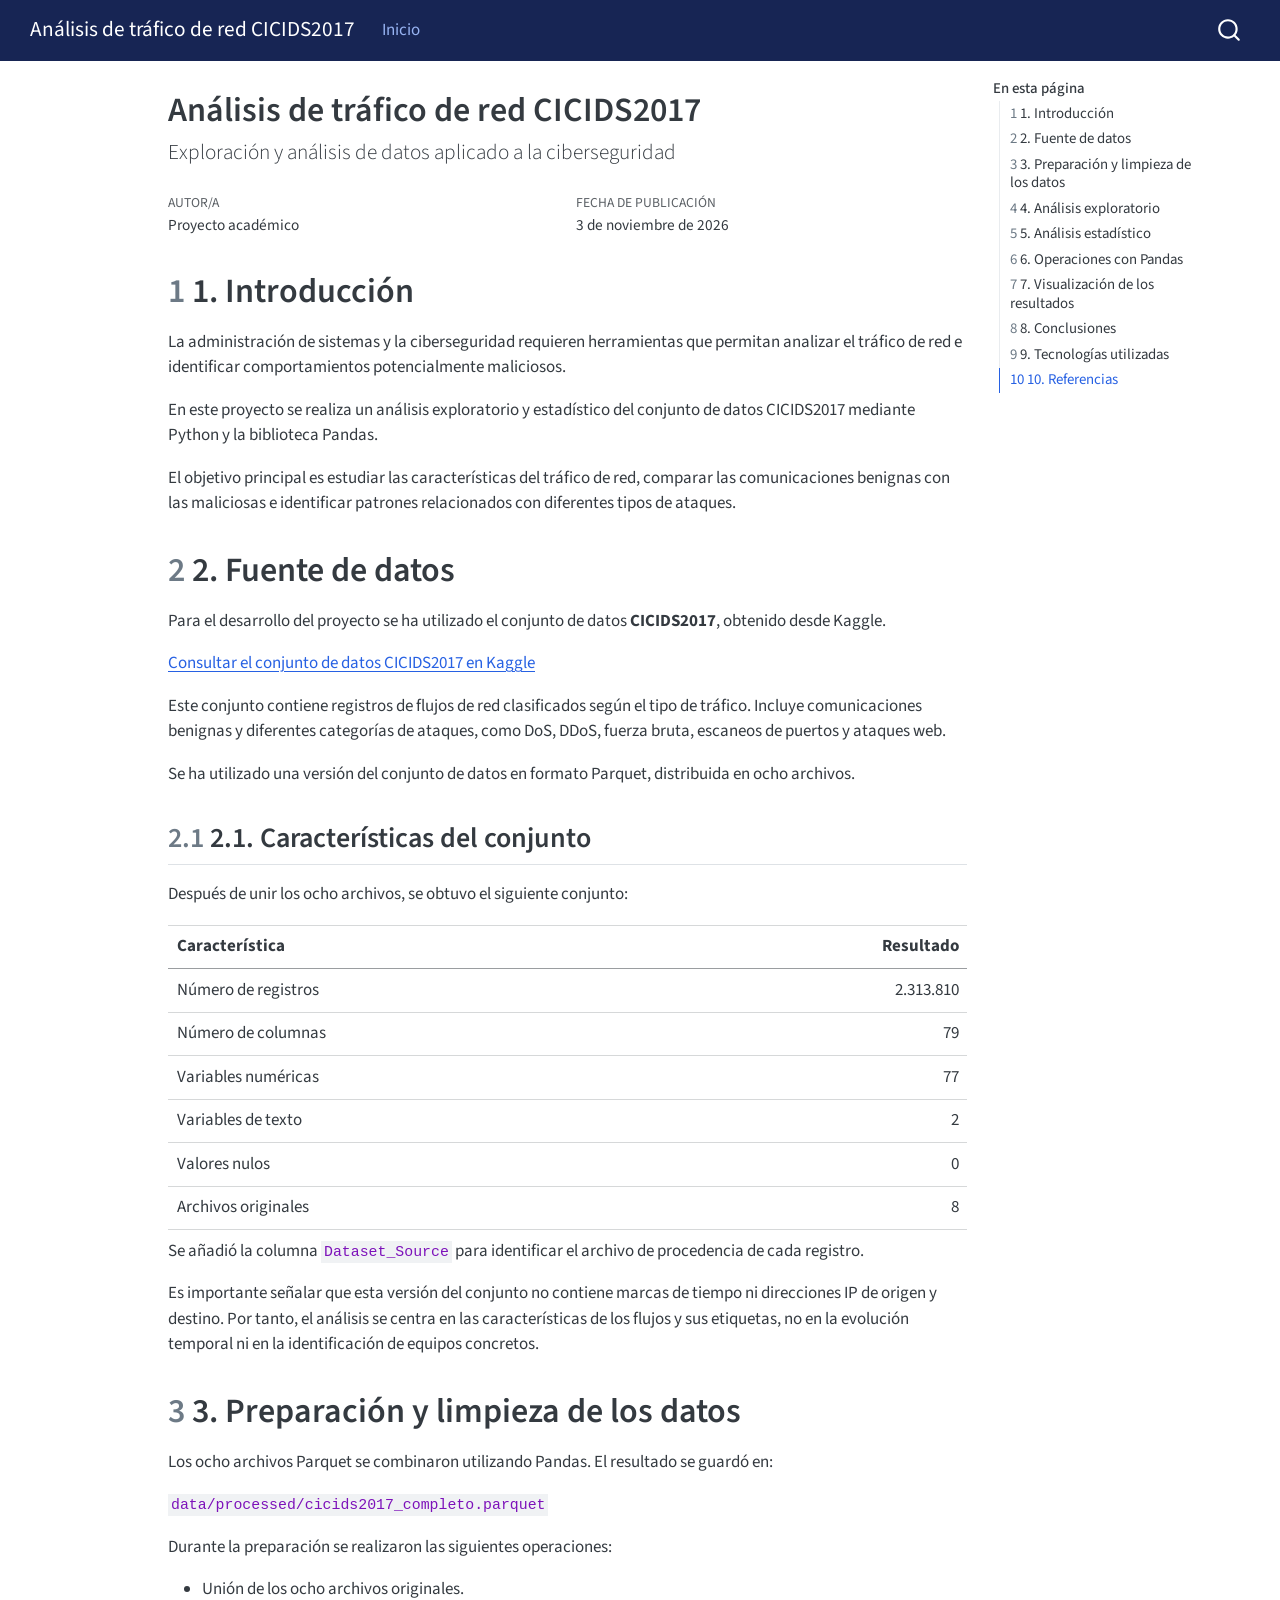
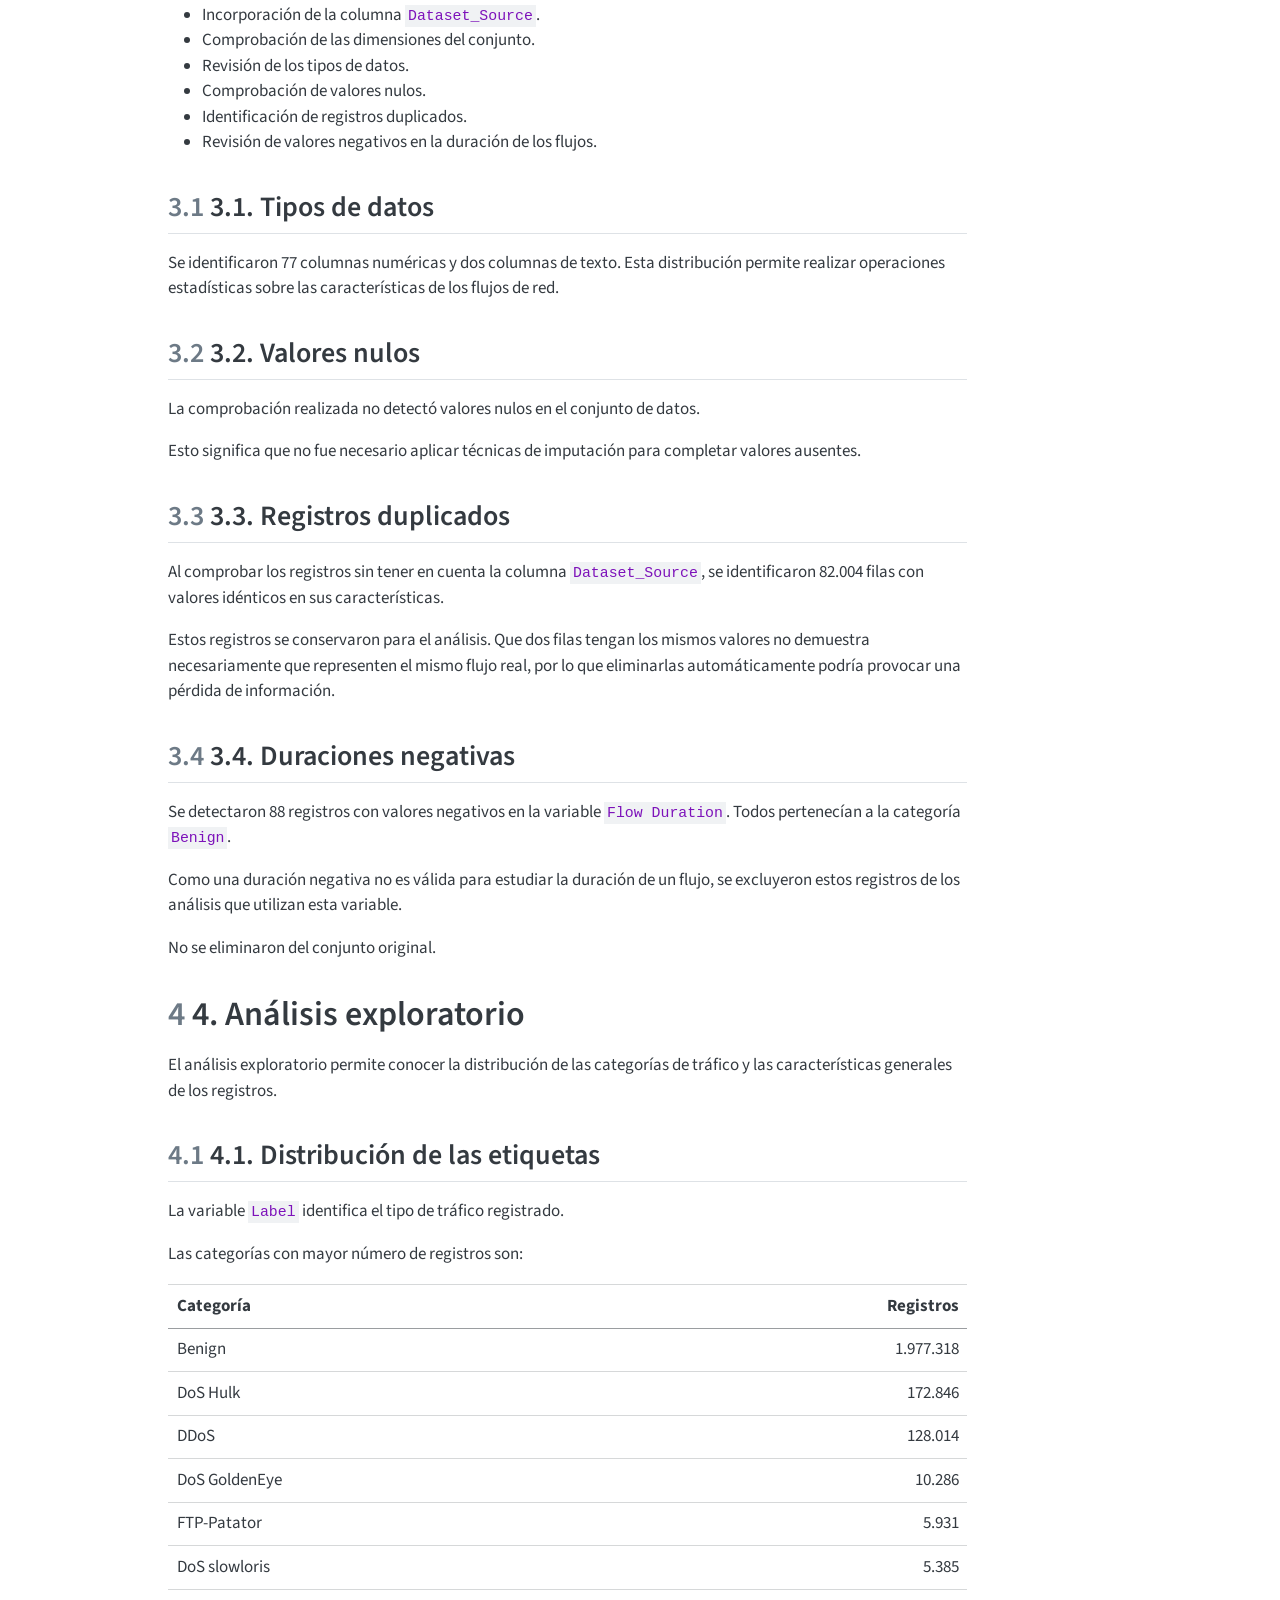
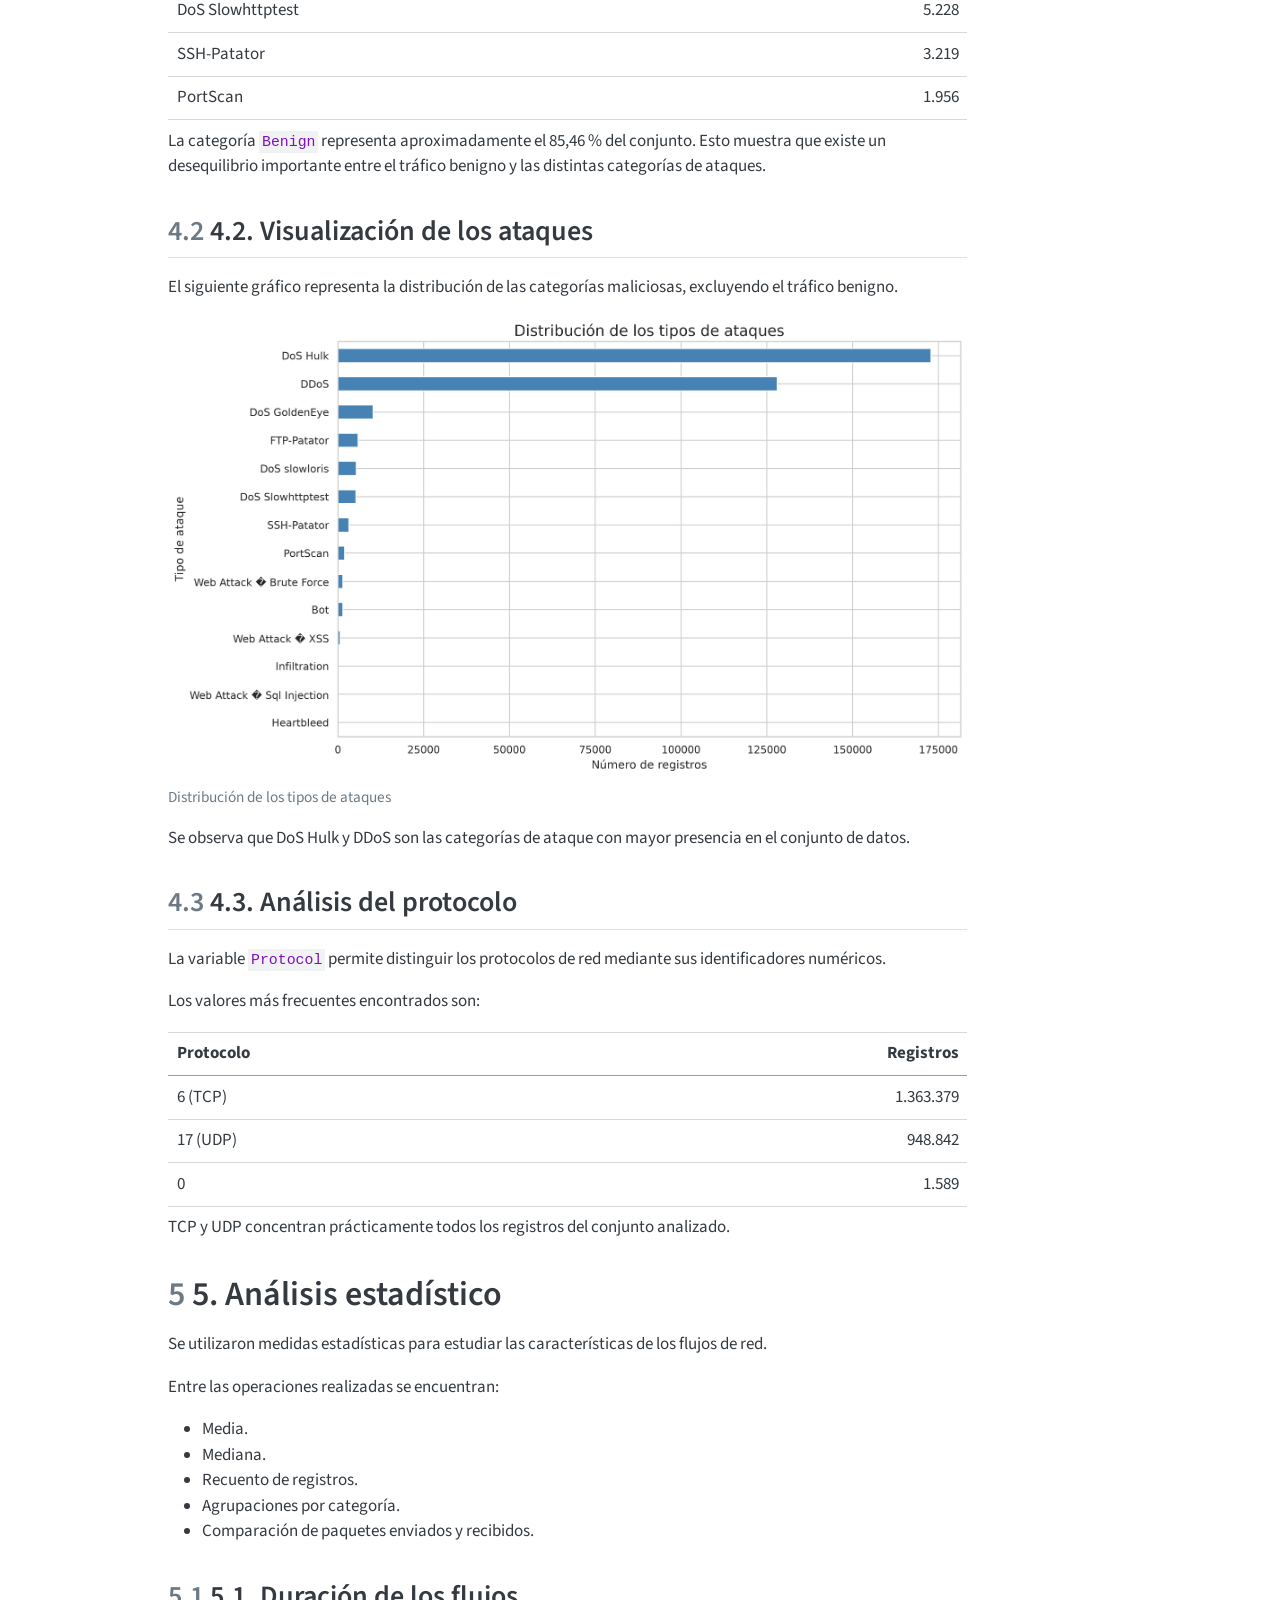
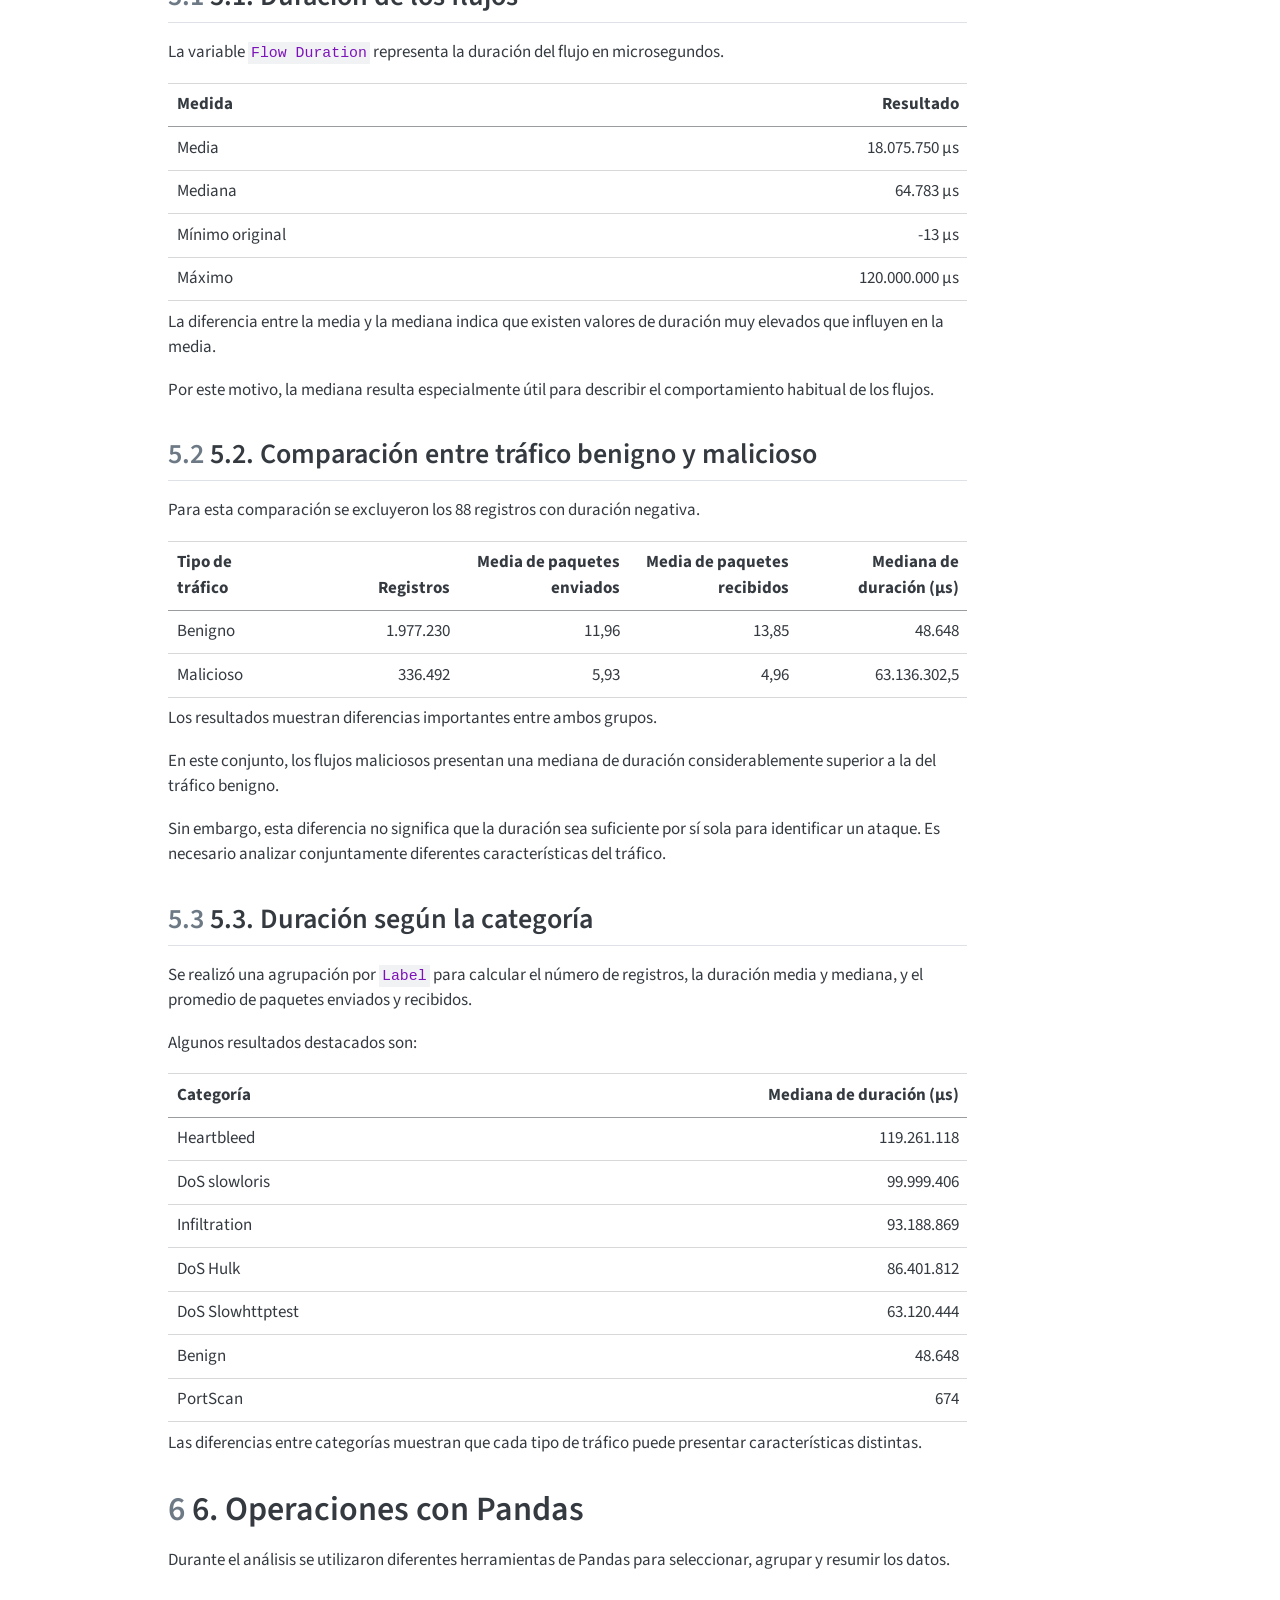
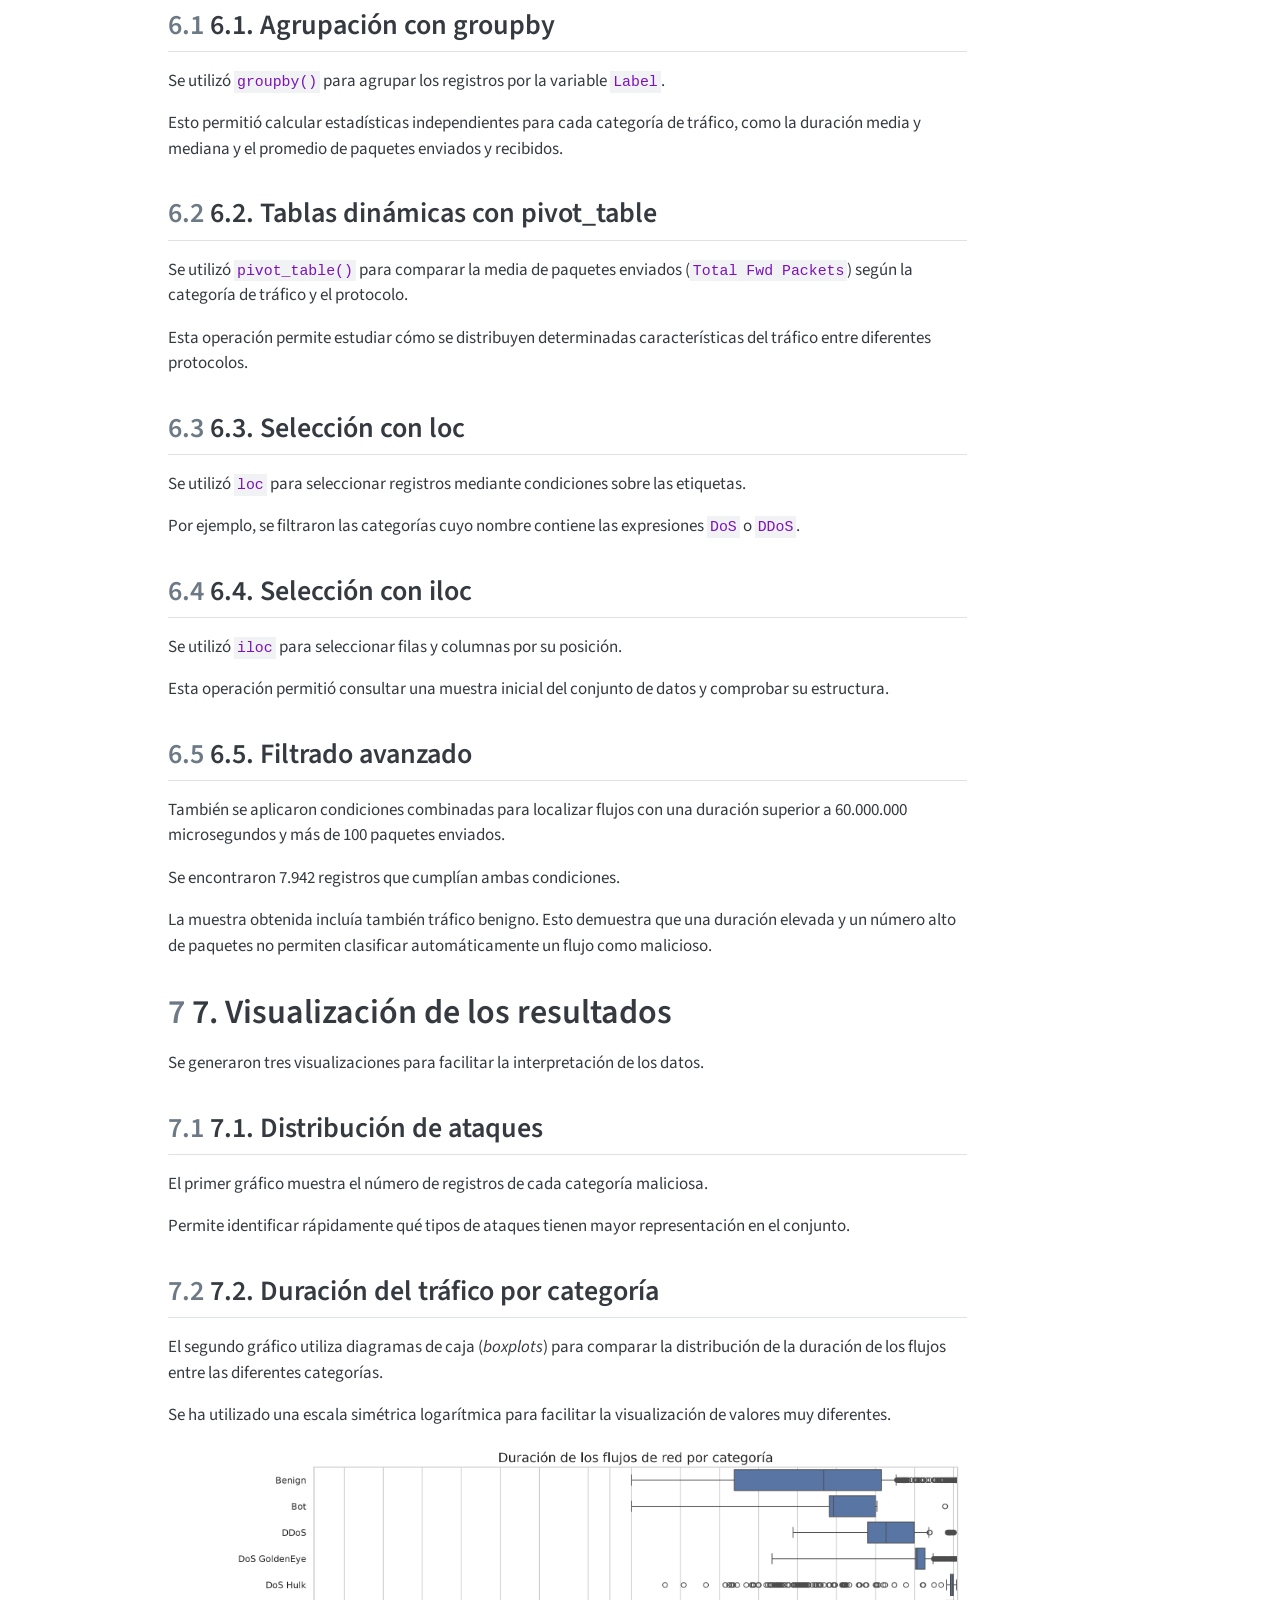
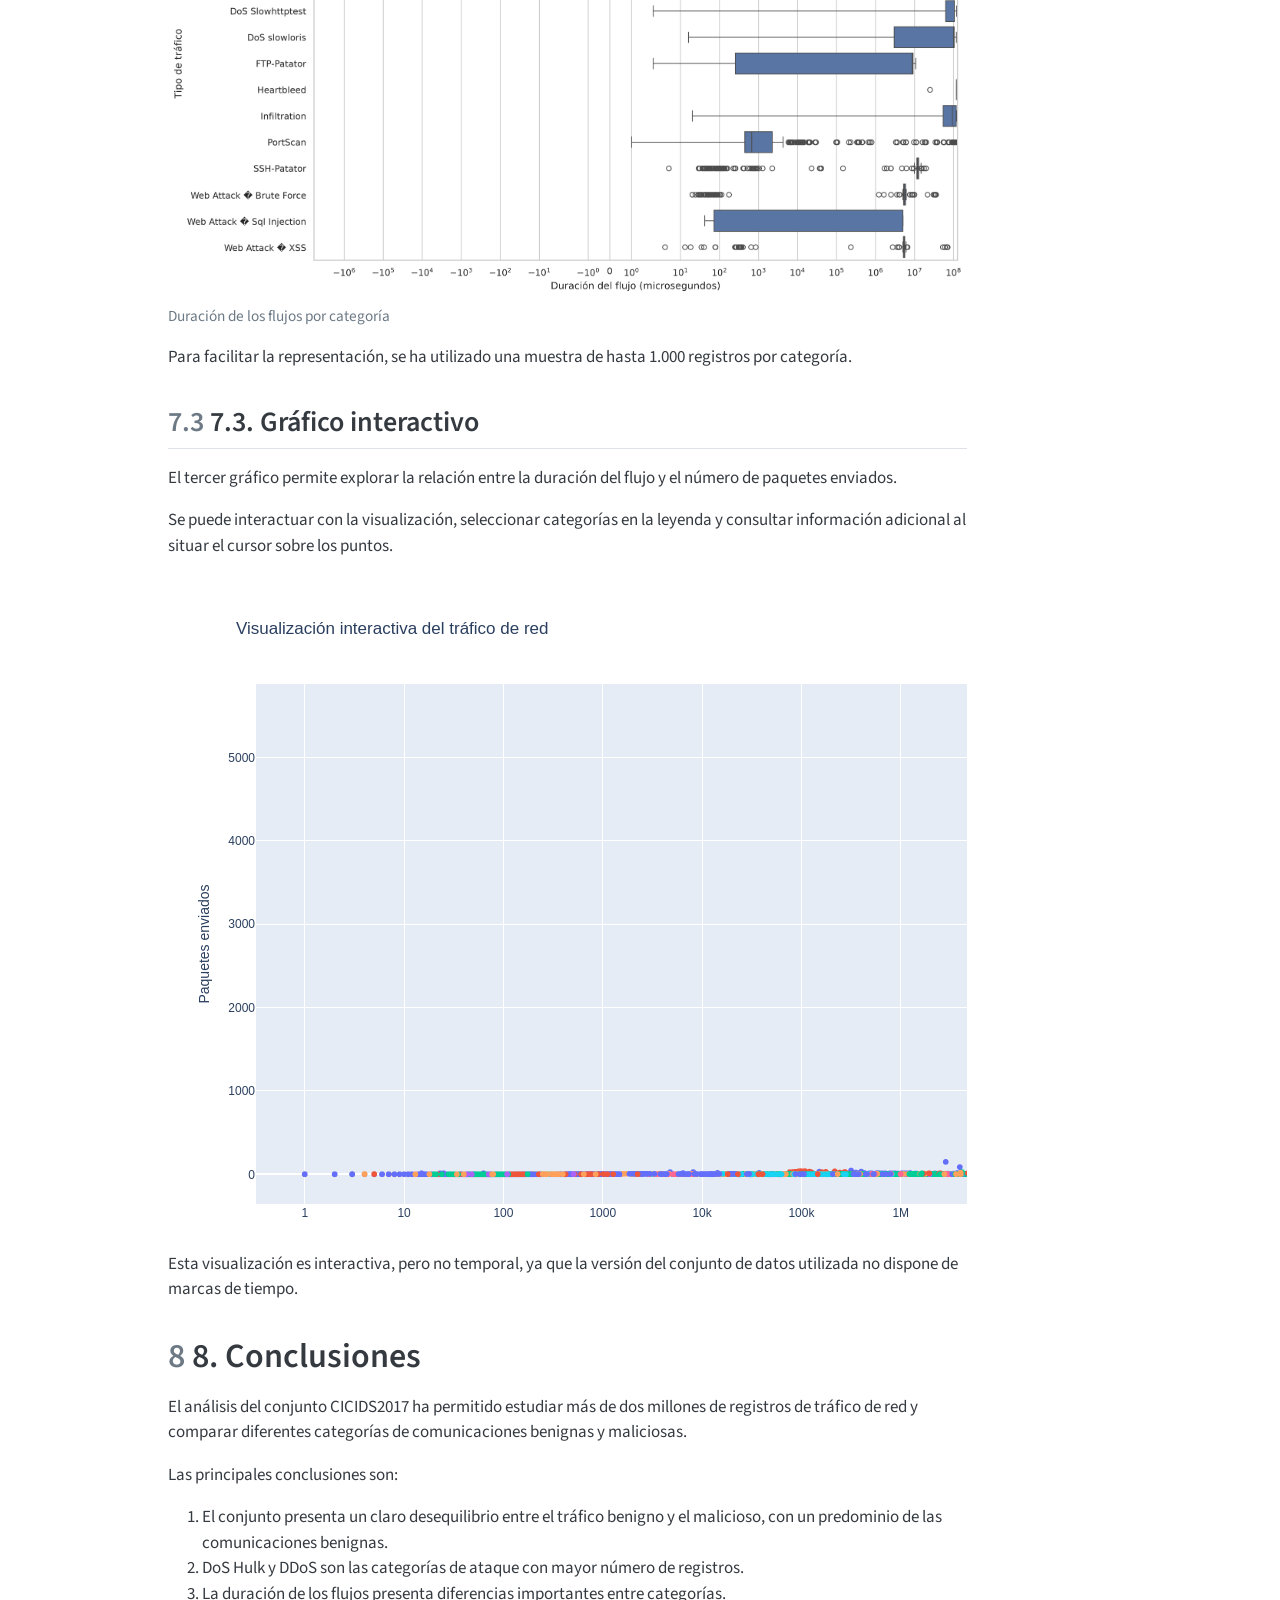
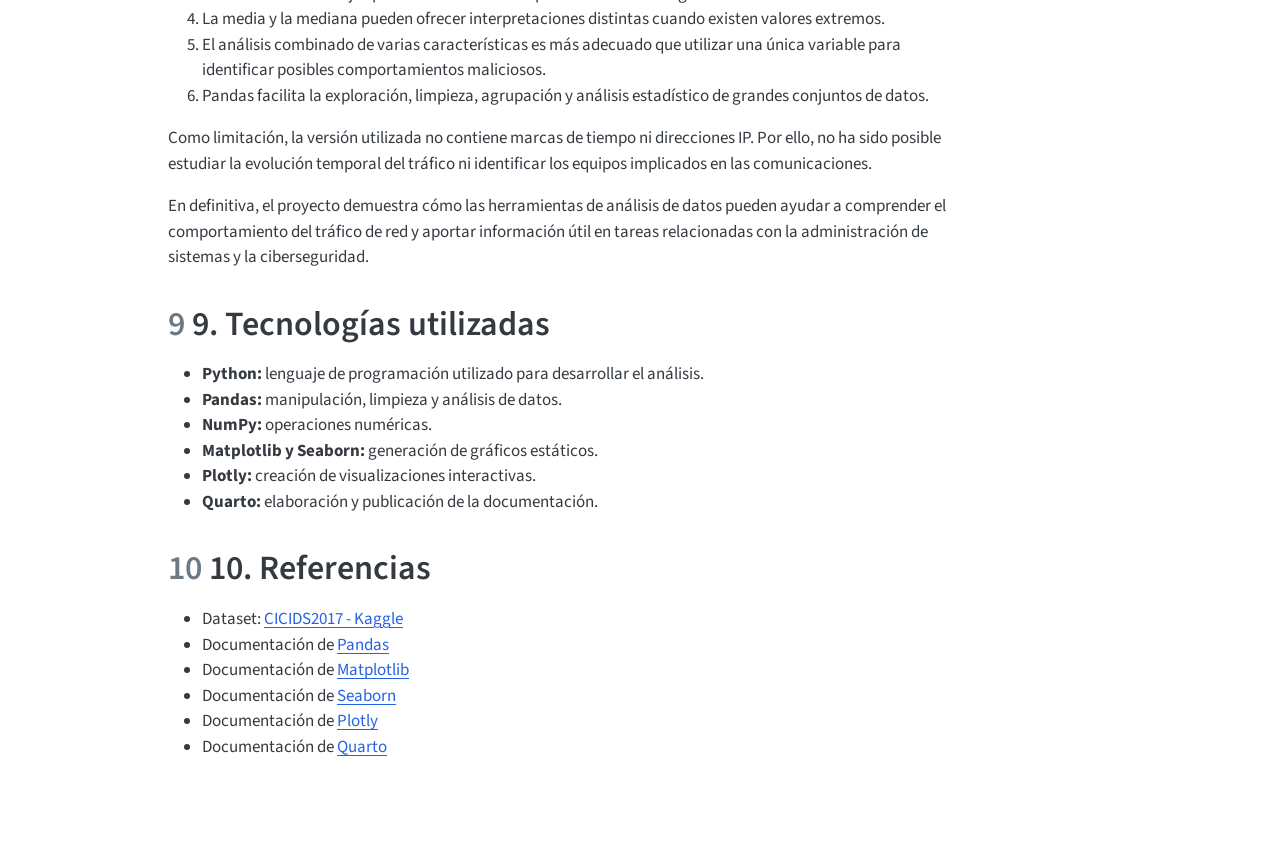
==== index.html @ e30c5be7 "Built site for gh-pages" ====
<!DOCTYPE html>
<html xmlns="http://www.w3.org/1999/xhtml" lang="es" xml:lang="es"><head>

<meta charset="utf-8">
<meta name="generator" content="quarto-1.10.18">

<meta name="viewport" content="width=device-width, initial-scale=1.0, user-scalable=yes">

<meta name="author" content="Proyecto académico">

<title>Análisis de tráfico de red CICIDS2017</title>
<style>
/* Default styles provided by pandoc.
** See https://pandoc.org/MANUAL.html#variables-for-html for config info.
*/
span.smallcaps{font-variant: small-caps;}
div.columns{display: flex; gap: 1.5em;}
div.column{flex: auto;}
@media screen {
div.columns{gap: min(4vw, 1.5em);}
div.column{overflow-x: auto;}
}
div.hanging-indent{margin-left: 1.5em; text-indent: -1.5em;}
ul.task-list{list-style: none;}
ul.task-list li input[type="checkbox"] {
  width: 0.8em;
  margin: 0 0.8em 0.2em -1em; /* quarto-specific, see https://github.com/quarto-dev/quarto-cli/issues/4556 */ 
  vertical-align: middle;
}
</style>


<script src="site_libs/quarto-nav/quarto-nav.js"></script>
<script src="site_libs/quarto-nav/headroom.min.js"></script>
<script src="site_libs/clipboard/clipboard.min.js"></script>
<script src="site_libs/quarto-search/autocomplete.umd.js"></script>
<script src="site_libs/quarto-search/fuse.min.js"></script>
<script src="site_libs/quarto-search/quarto-search.js"></script>
<meta name="quarto:offset" content="./">
<script src="site_libs/quarto-html/quarto.js" type="module"></script>
<script src="site_libs/quarto-html/tabsets/tabsets.js" type="module"></script>
<script src="site_libs/quarto-html/popper.min.js"></script>
<script src="site_libs/quarto-html/tippy.umd.min.js"></script>
<script src="site_libs/quarto-html/anchor.min.js"></script>
<link href="site_libs/quarto-html/tippy.css" rel="stylesheet">
<link href="site_libs/quarto-html/quarto-syntax-highlighting-64a204ab8560d761af7679ceaba22944.css" rel="stylesheet" id="quarto-text-highlighting-styles">
<script src="site_libs/bootstrap/bootstrap.min.js"></script>
<link href="site_libs/bootstrap/bootstrap-icons.css" rel="stylesheet">
<link href="site_libs/bootstrap/bootstrap-c10bea6539f3a18bd2d6ac4b87f05c01.min.css" rel="stylesheet" append-hash="true" id="quarto-bootstrap" data-mode="light">
<script id="quarto-search-options" type="application/json">{
  "location": "navbar",
  "copy-button": false,
  "collapse-after": 3,
  "panel-placement": "end",
  "type": "overlay",
  "limit": 50,
  "keyboard-shortcut": [
    "f",
    "/",
    "s"
  ],
  "show-item-context": false,
  "language": {
    "search-no-results-text": "No se han encontrado resultados",
    "search-matching-documents-text": "documentos encontrados",
    "search-copy-link-title": "Copiar el enlace en la búsqueda",
    "search-hide-matches-text": "Ocultar resultados adicionales",
    "search-more-match-text": "resultado adicional en este documento",
    "search-more-matches-text": "resultados adicionales en este documento",
    "search-clear-button-title": "Borrar",
    "search-text-placeholder": "",
    "search-detached-cancel-button-title": "Cancelar",
    "search-submit-button-title": "Enviar",
    "search-label": "Buscar"
  }
}</script>


</head>

<body class="nav-fixed quarto-light">

<div id="quarto-search-results"></div>
  <header id="quarto-header" class="headroom fixed-top">
    <nav class="navbar navbar-expand-lg " data-bs-theme="dark">
      <div class="navbar-container container-fluid">
      <div class="navbar-brand-container mx-auto">
    <a class="navbar-brand" href="./index.html">
    <span class="navbar-title">Análisis de tráfico de red CICIDS2017</span>
    </a>
  </div>
            <div id="quarto-search" class="" title="Buscar"></div>
          <button class="navbar-toggler" type="button" data-bs-toggle="collapse" data-bs-target="#navbarCollapse" aria-controls="navbarCollapse" role="menu" aria-expanded="false" aria-label="Navegación de palanca" onclick="if (window.quartoToggleHeadroom) { window.quartoToggleHeadroom(); }">
  <span class="navbar-toggler-icon"></span>
</button>
          <div class="collapse navbar-collapse" id="navbarCollapse">
            <ul class="navbar-nav navbar-nav-scroll me-auto">
  <li class="nav-item">
    <a class="nav-link active" href="./index.html" aria-current="page"> 
<span class="menu-text">Inicio</span></a>
  </li>  
</ul>
          </div> <!-- /navcollapse -->
            <div class="quarto-navbar-tools">
</div>
      </div> <!-- /container-fluid -->
    </nav>
</header>
<!-- content -->
<div id="quarto-content" class="quarto-container page-columns page-rows-contents page-layout-article page-navbar">
<!-- sidebar -->
<!-- margin-sidebar -->
    <div id="quarto-margin-sidebar" class="sidebar margin-sidebar">
        <nav id="TOC" role="doc-toc" class="toc-active">
    <h2 id="toc-title">En esta página</h2>
   
  <ul>
  <li><a href="#introducción" id="toc-introducción" class="nav-link active" data-scroll-target="#introducción"><span class="header-section-number">1</span> 1. Introducción</a></li>
  <li><a href="#fuente-de-datos" id="toc-fuente-de-datos" class="nav-link" data-scroll-target="#fuente-de-datos"><span class="header-section-number">2</span> 2. Fuente de datos</a>
  <ul class="collapse">
  <li><a href="#características-del-conjunto" id="toc-características-del-conjunto" class="nav-link" data-scroll-target="#características-del-conjunto"><span class="header-section-number">2.1</span> 2.1. Características del conjunto</a></li>
  </ul></li>
  <li><a href="#preparación-y-limpieza-de-los-datos" id="toc-preparación-y-limpieza-de-los-datos" class="nav-link" data-scroll-target="#preparación-y-limpieza-de-los-datos"><span class="header-section-number">3</span> 3. Preparación y limpieza de los datos</a>
  <ul class="collapse">
  <li><a href="#tipos-de-datos" id="toc-tipos-de-datos" class="nav-link" data-scroll-target="#tipos-de-datos"><span class="header-section-number">3.1</span> 3.1. Tipos de datos</a></li>
  <li><a href="#valores-nulos" id="toc-valores-nulos" class="nav-link" data-scroll-target="#valores-nulos"><span class="header-section-number">3.2</span> 3.2. Valores nulos</a></li>
  <li><a href="#registros-duplicados" id="toc-registros-duplicados" class="nav-link" data-scroll-target="#registros-duplicados"><span class="header-section-number">3.3</span> 3.3. Registros duplicados</a></li>
  <li><a href="#duraciones-negativas" id="toc-duraciones-negativas" class="nav-link" data-scroll-target="#duraciones-negativas"><span class="header-section-number">3.4</span> 3.4. Duraciones negativas</a></li>
  </ul></li>
  <li><a href="#análisis-exploratorio" id="toc-análisis-exploratorio" class="nav-link" data-scroll-target="#análisis-exploratorio"><span class="header-section-number">4</span> 4. Análisis exploratorio</a>
  <ul class="collapse">
  <li><a href="#distribución-de-las-etiquetas" id="toc-distribución-de-las-etiquetas" class="nav-link" data-scroll-target="#distribución-de-las-etiquetas"><span class="header-section-number">4.1</span> 4.1. Distribución de las etiquetas</a></li>
  <li><a href="#visualización-de-los-ataques" id="toc-visualización-de-los-ataques" class="nav-link" data-scroll-target="#visualización-de-los-ataques"><span class="header-section-number">4.2</span> 4.2. Visualización de los ataques</a></li>
  <li><a href="#análisis-del-protocolo" id="toc-análisis-del-protocolo" class="nav-link" data-scroll-target="#análisis-del-protocolo"><span class="header-section-number">4.3</span> 4.3. Análisis del protocolo</a></li>
  </ul></li>
  <li><a href="#análisis-estadístico" id="toc-análisis-estadístico" class="nav-link" data-scroll-target="#análisis-estadístico"><span class="header-section-number">5</span> 5. Análisis estadístico</a>
  <ul class="collapse">
  <li><a href="#duración-de-los-flujos" id="toc-duración-de-los-flujos" class="nav-link" data-scroll-target="#duración-de-los-flujos"><span class="header-section-number">5.1</span> 5.1. Duración de los flujos</a></li>
  <li><a href="#comparación-entre-tráfico-benigno-y-malicioso" id="toc-comparación-entre-tráfico-benigno-y-malicioso" class="nav-link" data-scroll-target="#comparación-entre-tráfico-benigno-y-malicioso"><span class="header-section-number">5.2</span> 5.2. Comparación entre tráfico benigno y malicioso</a></li>
  <li><a href="#duración-según-la-categoría" id="toc-duración-según-la-categoría" class="nav-link" data-scroll-target="#duración-según-la-categoría"><span class="header-section-number">5.3</span> 5.3. Duración según la categoría</a></li>
  </ul></li>
  <li><a href="#operaciones-con-pandas" id="toc-operaciones-con-pandas" class="nav-link" data-scroll-target="#operaciones-con-pandas"><span class="header-section-number">6</span> 6. Operaciones con Pandas</a>
  <ul class="collapse">
  <li><a href="#agrupación-con-groupby" id="toc-agrupación-con-groupby" class="nav-link" data-scroll-target="#agrupación-con-groupby"><span class="header-section-number">6.1</span> 6.1. Agrupación con groupby</a></li>
  <li><a href="#tablas-dinámicas-con-pivot_table" id="toc-tablas-dinámicas-con-pivot_table" class="nav-link" data-scroll-target="#tablas-dinámicas-con-pivot_table"><span class="header-section-number">6.2</span> 6.2. Tablas dinámicas con pivot_table</a></li>
  <li><a href="#selección-con-loc" id="toc-selección-con-loc" class="nav-link" data-scroll-target="#selección-con-loc"><span class="header-section-number">6.3</span> 6.3. Selección con loc</a></li>
  <li><a href="#selección-con-iloc" id="toc-selección-con-iloc" class="nav-link" data-scroll-target="#selección-con-iloc"><span class="header-section-number">6.4</span> 6.4. Selección con iloc</a></li>
  <li><a href="#filtrado-avanzado" id="toc-filtrado-avanzado" class="nav-link" data-scroll-target="#filtrado-avanzado"><span class="header-section-number">6.5</span> 6.5. Filtrado avanzado</a></li>
  </ul></li>
  <li><a href="#visualización-de-los-resultados" id="toc-visualización-de-los-resultados" class="nav-link" data-scroll-target="#visualización-de-los-resultados"><span class="header-section-number">7</span> 7. Visualización de los resultados</a>
  <ul class="collapse">
  <li><a href="#distribución-de-ataques" id="toc-distribución-de-ataques" class="nav-link" data-scroll-target="#distribución-de-ataques"><span class="header-section-number">7.1</span> 7.1. Distribución de ataques</a></li>
  <li><a href="#duración-del-tráfico-por-categoría" id="toc-duración-del-tráfico-por-categoría" class="nav-link" data-scroll-target="#duración-del-tráfico-por-categoría"><span class="header-section-number">7.2</span> 7.2. Duración del tráfico por categoría</a></li>
  <li><a href="#gráfico-interactivo" id="toc-gráfico-interactivo" class="nav-link" data-scroll-target="#gráfico-interactivo"><span class="header-section-number">7.3</span> 7.3. Gráfico interactivo</a></li>
  </ul></li>
  <li><a href="#conclusiones" id="toc-conclusiones" class="nav-link" data-scroll-target="#conclusiones"><span class="header-section-number">8</span> 8. Conclusiones</a></li>
  <li><a href="#tecnologías-utilizadas" id="toc-tecnologías-utilizadas" class="nav-link" data-scroll-target="#tecnologías-utilizadas"><span class="header-section-number">9</span> 9. Tecnologías utilizadas</a></li>
  <li><a href="#referencias" id="toc-referencias" class="nav-link" data-scroll-target="#referencias"><span class="header-section-number">10</span> 10. Referencias</a></li>
  </ul>
</nav>
    </div>
<!-- main -->
<main class="content" id="quarto-document-content">

<header id="title-block-header" class="quarto-title-block default">
<div class="quarto-title">
<h1 class="title">Análisis de tráfico de red CICIDS2017</h1>
<p class="subtitle lead">Exploración y análisis de datos aplicado a la ciberseguridad</p>
</div>



<div class="quarto-title-meta">

    <div>
    <div class="quarto-title-meta-heading">Autor/a</div>
    <div class="quarto-title-meta-contents">
             <p>Proyecto académico </p>
          </div>
  </div>
    
    <div>
    <div class="quarto-title-meta-heading">Fecha de publicación</div>
    <div class="quarto-title-meta-contents">
      <p class="date">3 de noviembre de 2026</p>
    </div>
  </div>
  
    
  </div>
  


</header>


<section id="introducción" class="level1" data-number="1">
<h1 data-number="1"><span class="header-section-number">1</span> 1. Introducción</h1>
<p>La administración de sistemas y la ciberseguridad requieren herramientas que permitan analizar el tráfico de red e identificar comportamientos potencialmente maliciosos.</p>
<p>En este proyecto se realiza un análisis exploratorio y estadístico del conjunto de datos CICIDS2017 mediante Python y la biblioteca Pandas.</p>
<p>El objetivo principal es estudiar las características del tráfico de red, comparar las comunicaciones benignas con las maliciosas e identificar patrones relacionados con diferentes tipos de ataques.</p>
</section>
<section id="fuente-de-datos" class="level1" data-number="2">
<h1 data-number="2"><span class="header-section-number">2</span> 2. Fuente de datos</h1>
<p>Para el desarrollo del proyecto se ha utilizado el conjunto de datos <strong>CICIDS2017</strong>, obtenido desde Kaggle.</p>
<p><a href="https://www.kaggle.com/datasets/dhoogla/cicids2017">Consultar el conjunto de datos CICIDS2017 en Kaggle</a></p>
<p>Este conjunto contiene registros de flujos de red clasificados según el tipo de tráfico. Incluye comunicaciones benignas y diferentes categorías de ataques, como DoS, DDoS, fuerza bruta, escaneos de puertos y ataques web.</p>
<p>Se ha utilizado una versión del conjunto de datos en formato Parquet, distribuida en ocho archivos.</p>
<section id="características-del-conjunto" class="level2" data-number="2.1">
<h2 data-number="2.1" class="anchored" data-anchor-id="características-del-conjunto"><span class="header-section-number">2.1</span> 2.1. Características del conjunto</h2>
<p>Después de unir los ocho archivos, se obtuvo el siguiente conjunto:</p>
<table class="caption-top table">
<thead>
<tr class="header">
<th>Característica</th>
<th style="text-align: right;">Resultado</th>
</tr>
</thead>
<tbody>
<tr class="odd">
<td>Número de registros</td>
<td style="text-align: right;">2.313.810</td>
</tr>
<tr class="even">
<td>Número de columnas</td>
<td style="text-align: right;">79</td>
</tr>
<tr class="odd">
<td>Variables numéricas</td>
<td style="text-align: right;">77</td>
</tr>
<tr class="even">
<td>Variables de texto</td>
<td style="text-align: right;">2</td>
</tr>
<tr class="odd">
<td>Valores nulos</td>
<td style="text-align: right;">0</td>
</tr>
<tr class="even">
<td>Archivos originales</td>
<td style="text-align: right;">8</td>
</tr>
</tbody>
</table>
<p>Se añadió la columna <code>Dataset_Source</code> para identificar el archivo de procedencia de cada registro.</p>
<p>Es importante señalar que esta versión del conjunto no contiene marcas de tiempo ni direcciones IP de origen y destino. Por tanto, el análisis se centra en las características de los flujos y sus etiquetas, no en la evolución temporal ni en la identificación de equipos concretos.</p>
</section>
</section>
<section id="preparación-y-limpieza-de-los-datos" class="level1" data-number="3">
<h1 data-number="3"><span class="header-section-number">3</span> 3. Preparación y limpieza de los datos</h1>
<p>Los ocho archivos Parquet se combinaron utilizando Pandas. El resultado se guardó en:</p>
<p><code>data/processed/cicids2017_completo.parquet</code></p>
<p>Durante la preparación se realizaron las siguientes operaciones:</p>
<ul>
<li>Unión de los ocho archivos originales.</li>
<li>Incorporación de la columna <code>Dataset_Source</code>.</li>
<li>Comprobación de las dimensiones del conjunto.</li>
<li>Revisión de los tipos de datos.</li>
<li>Comprobación de valores nulos.</li>
<li>Identificación de registros duplicados.</li>
<li>Revisión de valores negativos en la duración de los flujos.</li>
</ul>
<section id="tipos-de-datos" class="level2" data-number="3.1">
<h2 data-number="3.1" class="anchored" data-anchor-id="tipos-de-datos"><span class="header-section-number">3.1</span> 3.1. Tipos de datos</h2>
<p>Se identificaron 77 columnas numéricas y dos columnas de texto. Esta distribución permite realizar operaciones estadísticas sobre las características de los flujos de red.</p>
</section>
<section id="valores-nulos" class="level2" data-number="3.2">
<h2 data-number="3.2" class="anchored" data-anchor-id="valores-nulos"><span class="header-section-number">3.2</span> 3.2. Valores nulos</h2>
<p>La comprobación realizada no detectó valores nulos en el conjunto de datos.</p>
<p>Esto significa que no fue necesario aplicar técnicas de imputación para completar valores ausentes.</p>
</section>
<section id="registros-duplicados" class="level2" data-number="3.3">
<h2 data-number="3.3" class="anchored" data-anchor-id="registros-duplicados"><span class="header-section-number">3.3</span> 3.3. Registros duplicados</h2>
<p>Al comprobar los registros sin tener en cuenta la columna <code>Dataset_Source</code>, se identificaron 82.004 filas con valores idénticos en sus características.</p>
<p>Estos registros se conservaron para el análisis. Que dos filas tengan los mismos valores no demuestra necesariamente que representen el mismo flujo real, por lo que eliminarlas automáticamente podría provocar una pérdida de información.</p>
</section>
<section id="duraciones-negativas" class="level2" data-number="3.4">
<h2 data-number="3.4" class="anchored" data-anchor-id="duraciones-negativas"><span class="header-section-number">3.4</span> 3.4. Duraciones negativas</h2>
<p>Se detectaron 88 registros con valores negativos en la variable <code>Flow Duration</code>. Todos pertenecían a la categoría <code>Benign</code>.</p>
<p>Como una duración negativa no es válida para estudiar la duración de un flujo, se excluyeron estos registros de los análisis que utilizan esta variable.</p>
<p>No se eliminaron del conjunto original.</p>
</section>
</section>
<section id="análisis-exploratorio" class="level1" data-number="4">
<h1 data-number="4"><span class="header-section-number">4</span> 4. Análisis exploratorio</h1>
<p>El análisis exploratorio permite conocer la distribución de las categorías de tráfico y las características generales de los registros.</p>
<section id="distribución-de-las-etiquetas" class="level2" data-number="4.1">
<h2 data-number="4.1" class="anchored" data-anchor-id="distribución-de-las-etiquetas"><span class="header-section-number">4.1</span> 4.1. Distribución de las etiquetas</h2>
<p>La variable <code>Label</code> identifica el tipo de tráfico registrado.</p>
<p>Las categorías con mayor número de registros son:</p>
<table class="caption-top table">
<thead>
<tr class="header">
<th>Categoría</th>
<th style="text-align: right;">Registros</th>
</tr>
</thead>
<tbody>
<tr class="odd">
<td>Benign</td>
<td style="text-align: right;">1.977.318</td>
</tr>
<tr class="even">
<td>DoS Hulk</td>
<td style="text-align: right;">172.846</td>
</tr>
<tr class="odd">
<td>DDoS</td>
<td style="text-align: right;">128.014</td>
</tr>
<tr class="even">
<td>DoS GoldenEye</td>
<td style="text-align: right;">10.286</td>
</tr>
<tr class="odd">
<td>FTP-Patator</td>
<td style="text-align: right;">5.931</td>
</tr>
<tr class="even">
<td>DoS slowloris</td>
<td style="text-align: right;">5.385</td>
</tr>
<tr class="odd">
<td>DoS Slowhttptest</td>
<td style="text-align: right;">5.228</td>
</tr>
<tr class="even">
<td>SSH-Patator</td>
<td style="text-align: right;">3.219</td>
</tr>
<tr class="odd">
<td>PortScan</td>
<td style="text-align: right;">1.956</td>
</tr>
</tbody>
</table>
<p>La categoría <code>Benign</code> representa aproximadamente el 85,46 % del conjunto. Esto muestra que existe un desequilibrio importante entre el tráfico benigno y las distintas categorías de ataques.</p>
</section>
<section id="visualización-de-los-ataques" class="level2" data-number="4.2">
<h2 data-number="4.2" class="anchored" data-anchor-id="visualización-de-los-ataques"><span class="header-section-number">4.2</span> 4.2. Visualización de los ataques</h2>
<p>El siguiente gráfico representa la distribución de las categorías maliciosas, excluyendo el tráfico benigno.</p>
<div class="quarto-figure quarto-figure-center">
<figure class="figure">
<p><img src="images/01_distribucion_ataques.png" class="img-fluid figure-img"></p>
<figcaption>Distribución de los tipos de ataques</figcaption>
</figure>
</div>
<p>Se observa que DoS Hulk y DDoS son las categorías de ataque con mayor presencia en el conjunto de datos.</p>
</section>
<section id="análisis-del-protocolo" class="level2" data-number="4.3">
<h2 data-number="4.3" class="anchored" data-anchor-id="análisis-del-protocolo"><span class="header-section-number">4.3</span> 4.3. Análisis del protocolo</h2>
<p>La variable <code>Protocol</code> permite distinguir los protocolos de red mediante sus identificadores numéricos.</p>
<p>Los valores más frecuentes encontrados son:</p>
<table class="caption-top table">
<thead>
<tr class="header">
<th>Protocolo</th>
<th style="text-align: right;">Registros</th>
</tr>
</thead>
<tbody>
<tr class="odd">
<td>6 (TCP)</td>
<td style="text-align: right;">1.363.379</td>
</tr>
<tr class="even">
<td>17 (UDP)</td>
<td style="text-align: right;">948.842</td>
</tr>
<tr class="odd">
<td>0</td>
<td style="text-align: right;">1.589</td>
</tr>
</tbody>
</table>
<p>TCP y UDP concentran prácticamente todos los registros del conjunto analizado.</p>
</section>
</section>
<section id="análisis-estadístico" class="level1" data-number="5">
<h1 data-number="5"><span class="header-section-number">5</span> 5. Análisis estadístico</h1>
<p>Se utilizaron medidas estadísticas para estudiar las características de los flujos de red.</p>
<p>Entre las operaciones realizadas se encuentran:</p>
<ul>
<li>Media.</li>
<li>Mediana.</li>
<li>Recuento de registros.</li>
<li>Agrupaciones por categoría.</li>
<li>Comparación de paquetes enviados y recibidos.</li>
</ul>
<section id="duración-de-los-flujos" class="level2" data-number="5.1">
<h2 data-number="5.1" class="anchored" data-anchor-id="duración-de-los-flujos"><span class="header-section-number">5.1</span> 5.1. Duración de los flujos</h2>
<p>La variable <code>Flow Duration</code> representa la duración del flujo en microsegundos.</p>
<table class="caption-top table">
<thead>
<tr class="header">
<th>Medida</th>
<th style="text-align: right;">Resultado</th>
</tr>
</thead>
<tbody>
<tr class="odd">
<td>Media</td>
<td style="text-align: right;">18.075.750 µs</td>
</tr>
<tr class="even">
<td>Mediana</td>
<td style="text-align: right;">64.783 µs</td>
</tr>
<tr class="odd">
<td>Mínimo original</td>
<td style="text-align: right;">-13 µs</td>
</tr>
<tr class="even">
<td>Máximo</td>
<td style="text-align: right;">120.000.000 µs</td>
</tr>
</tbody>
</table>
<p>La diferencia entre la media y la mediana indica que existen valores de duración muy elevados que influyen en la media.</p>
<p>Por este motivo, la mediana resulta especialmente útil para describir el comportamiento habitual de los flujos.</p>
</section>
<section id="comparación-entre-tráfico-benigno-y-malicioso" class="level2" data-number="5.2">
<h2 data-number="5.2" class="anchored" data-anchor-id="comparación-entre-tráfico-benigno-y-malicioso"><span class="header-section-number">5.2</span> 5.2. Comparación entre tráfico benigno y malicioso</h2>
<p>Para esta comparación se excluyeron los 88 registros con duración negativa.</p>
<table class="caption-top table">
<colgroup>
<col style="width: 15%">
<col style="width: 21%">
<col style="width: 21%">
<col style="width: 21%">
<col style="width: 21%">
</colgroup>
<thead>
<tr class="header">
<th>Tipo de tráfico</th>
<th style="text-align: right;">Registros</th>
<th style="text-align: right;">Media de paquetes enviados</th>
<th style="text-align: right;">Media de paquetes recibidos</th>
<th style="text-align: right;">Mediana de duración (µs)</th>
</tr>
</thead>
<tbody>
<tr class="odd">
<td>Benigno</td>
<td style="text-align: right;">1.977.230</td>
<td style="text-align: right;">11,96</td>
<td style="text-align: right;">13,85</td>
<td style="text-align: right;">48.648</td>
</tr>
<tr class="even">
<td>Malicioso</td>
<td style="text-align: right;">336.492</td>
<td style="text-align: right;">5,93</td>
<td style="text-align: right;">4,96</td>
<td style="text-align: right;">63.136.302,5</td>
</tr>
</tbody>
</table>
<p>Los resultados muestran diferencias importantes entre ambos grupos.</p>
<p>En este conjunto, los flujos maliciosos presentan una mediana de duración considerablemente superior a la del tráfico benigno.</p>
<p>Sin embargo, esta diferencia no significa que la duración sea suficiente por sí sola para identificar un ataque. Es necesario analizar conjuntamente diferentes características del tráfico.</p>
</section>
<section id="duración-según-la-categoría" class="level2" data-number="5.3">
<h2 data-number="5.3" class="anchored" data-anchor-id="duración-según-la-categoría"><span class="header-section-number">5.3</span> 5.3. Duración según la categoría</h2>
<p>Se realizó una agrupación por <code>Label</code> para calcular el número de registros, la duración media y mediana, y el promedio de paquetes enviados y recibidos.</p>
<p>Algunos resultados destacados son:</p>
<table class="caption-top table">
<thead>
<tr class="header">
<th>Categoría</th>
<th style="text-align: right;">Mediana de duración (µs)</th>
</tr>
</thead>
<tbody>
<tr class="odd">
<td>Heartbleed</td>
<td style="text-align: right;">119.261.118</td>
</tr>
<tr class="even">
<td>DoS slowloris</td>
<td style="text-align: right;">99.999.406</td>
</tr>
<tr class="odd">
<td>Infiltration</td>
<td style="text-align: right;">93.188.869</td>
</tr>
<tr class="even">
<td>DoS Hulk</td>
<td style="text-align: right;">86.401.812</td>
</tr>
<tr class="odd">
<td>DoS Slowhttptest</td>
<td style="text-align: right;">63.120.444</td>
</tr>
<tr class="even">
<td>Benign</td>
<td style="text-align: right;">48.648</td>
</tr>
<tr class="odd">
<td>PortScan</td>
<td style="text-align: right;">674</td>
</tr>
</tbody>
</table>
<p>Las diferencias entre categorías muestran que cada tipo de tráfico puede presentar características distintas.</p>
</section>
</section>
<section id="operaciones-con-pandas" class="level1" data-number="6">
<h1 data-number="6"><span class="header-section-number">6</span> 6. Operaciones con Pandas</h1>
<p>Durante el análisis se utilizaron diferentes herramientas de Pandas para seleccionar, agrupar y resumir los datos.</p>
<section id="agrupación-con-groupby" class="level2" data-number="6.1">
<h2 data-number="6.1" class="anchored" data-anchor-id="agrupación-con-groupby"><span class="header-section-number">6.1</span> 6.1. Agrupación con groupby</h2>
<p>Se utilizó <code>groupby()</code> para agrupar los registros por la variable <code>Label</code>.</p>
<p>Esto permitió calcular estadísticas independientes para cada categoría de tráfico, como la duración media y mediana y el promedio de paquetes enviados y recibidos.</p>
</section>
<section id="tablas-dinámicas-con-pivot_table" class="level2" data-number="6.2">
<h2 data-number="6.2" class="anchored" data-anchor-id="tablas-dinámicas-con-pivot_table"><span class="header-section-number">6.2</span> 6.2. Tablas dinámicas con pivot_table</h2>
<p>Se utilizó <code>pivot_table()</code> para comparar la media de paquetes enviados (<code>Total Fwd Packets</code>) según la categoría de tráfico y el protocolo.</p>
<p>Esta operación permite estudiar cómo se distribuyen determinadas características del tráfico entre diferentes protocolos.</p>
</section>
<section id="selección-con-loc" class="level2" data-number="6.3">
<h2 data-number="6.3" class="anchored" data-anchor-id="selección-con-loc"><span class="header-section-number">6.3</span> 6.3. Selección con loc</h2>
<p>Se utilizó <code>loc</code> para seleccionar registros mediante condiciones sobre las etiquetas.</p>
<p>Por ejemplo, se filtraron las categorías cuyo nombre contiene las expresiones <code>DoS</code> o <code>DDoS</code>.</p>
</section>
<section id="selección-con-iloc" class="level2" data-number="6.4">
<h2 data-number="6.4" class="anchored" data-anchor-id="selección-con-iloc"><span class="header-section-number">6.4</span> 6.4. Selección con iloc</h2>
<p>Se utilizó <code>iloc</code> para seleccionar filas y columnas por su posición.</p>
<p>Esta operación permitió consultar una muestra inicial del conjunto de datos y comprobar su estructura.</p>
</section>
<section id="filtrado-avanzado" class="level2" data-number="6.5">
<h2 data-number="6.5" class="anchored" data-anchor-id="filtrado-avanzado"><span class="header-section-number">6.5</span> 6.5. Filtrado avanzado</h2>
<p>También se aplicaron condiciones combinadas para localizar flujos con una duración superior a 60.000.000 microsegundos y más de 100 paquetes enviados.</p>
<p>Se encontraron 7.942 registros que cumplían ambas condiciones.</p>
<p>La muestra obtenida incluía también tráfico benigno. Esto demuestra que una duración elevada y un número alto de paquetes no permiten clasificar automáticamente un flujo como malicioso.</p>
</section>
</section>
<section id="visualización-de-los-resultados" class="level1" data-number="7">
<h1 data-number="7"><span class="header-section-number">7</span> 7. Visualización de los resultados</h1>
<p>Se generaron tres visualizaciones para facilitar la interpretación de los datos.</p>
<section id="distribución-de-ataques" class="level2" data-number="7.1">
<h2 data-number="7.1" class="anchored" data-anchor-id="distribución-de-ataques"><span class="header-section-number">7.1</span> 7.1. Distribución de ataques</h2>
<p>El primer gráfico muestra el número de registros de cada categoría maliciosa.</p>
<p>Permite identificar rápidamente qué tipos de ataques tienen mayor representación en el conjunto.</p>
</section>
<section id="duración-del-tráfico-por-categoría" class="level2" data-number="7.2">
<h2 data-number="7.2" class="anchored" data-anchor-id="duración-del-tráfico-por-categoría"><span class="header-section-number">7.2</span> 7.2. Duración del tráfico por categoría</h2>
<p>El segundo gráfico utiliza diagramas de caja (<em>boxplots</em>) para comparar la distribución de la duración de los flujos entre las diferentes categorías.</p>
<p>Se ha utilizado una escala simétrica logarítmica para facilitar la visualización de valores muy diferentes.</p>
<div class="quarto-figure quarto-figure-center">
<figure class="figure">
<p><img src="images/02_duracion_trafico.png" class="img-fluid figure-img"></p>
<figcaption>Duración de los flujos por categoría</figcaption>
</figure>
</div>
<p>Para facilitar la representación, se ha utilizado una muestra de hasta 1.000 registros por categoría.</p>
</section>
<section id="gráfico-interactivo" class="level2" data-number="7.3">
<h2 data-number="7.3" class="anchored" data-anchor-id="gráfico-interactivo"><span class="header-section-number">7.3</span> 7.3. Gráfico interactivo</h2>
<p>El tercer gráfico permite explorar la relación entre la duración del flujo y el número de paquetes enviados.</p>
<p>Se puede interactuar con la visualización, seleccionar categorías en la leyenda y consultar información adicional al situar el cursor sobre los puntos.</p>
<iframe src="images/03_trafico_interactivo.html" width="100%" height="650px" title="Visualización interactiva del tráfico de red">
</iframe>
<p>Esta visualización es interactiva, pero no temporal, ya que la versión del conjunto de datos utilizada no dispone de marcas de tiempo.</p>
</section>
</section>
<section id="conclusiones" class="level1" data-number="8">
<h1 data-number="8"><span class="header-section-number">8</span> 8. Conclusiones</h1>
<p>El análisis del conjunto CICIDS2017 ha permitido estudiar más de dos millones de registros de tráfico de red y comparar diferentes categorías de comunicaciones benignas y maliciosas.</p>
<p>Las principales conclusiones son:</p>
<ol type="1">
<li>El conjunto presenta un claro desequilibrio entre el tráfico benigno y el malicioso, con un predominio de las comunicaciones benignas.</li>
<li>DoS Hulk y DDoS son las categorías de ataque con mayor número de registros.</li>
<li>La duración de los flujos presenta diferencias importantes entre categorías.</li>
<li>La media y la mediana pueden ofrecer interpretaciones distintas cuando existen valores extremos.</li>
<li>El análisis combinado de varias características es más adecuado que utilizar una única variable para identificar posibles comportamientos maliciosos.</li>
<li>Pandas facilita la exploración, limpieza, agrupación y análisis estadístico de grandes conjuntos de datos.</li>
</ol>
<p>Como limitación, la versión utilizada no contiene marcas de tiempo ni direcciones IP. Por ello, no ha sido posible estudiar la evolución temporal del tráfico ni identificar los equipos implicados en las comunicaciones.</p>
<p>En definitiva, el proyecto demuestra cómo las herramientas de análisis de datos pueden ayudar a comprender el comportamiento del tráfico de red y aportar información útil en tareas relacionadas con la administración de sistemas y la ciberseguridad.</p>
</section>
<section id="tecnologías-utilizadas" class="level1" data-number="9">
<h1 data-number="9"><span class="header-section-number">9</span> 9. Tecnologías utilizadas</h1>
<ul>
<li><strong>Python:</strong> lenguaje de programación utilizado para desarrollar el análisis.</li>
<li><strong>Pandas:</strong> manipulación, limpieza y análisis de datos.</li>
<li><strong>NumPy:</strong> operaciones numéricas.</li>
<li><strong>Matplotlib y Seaborn:</strong> generación de gráficos estáticos.</li>
<li><strong>Plotly:</strong> creación de visualizaciones interactivas.</li>
<li><strong>Quarto:</strong> elaboración y publicación de la documentación.</li>
</ul>
</section>
<section id="referencias" class="level1" data-number="10">
<h1 data-number="10"><span class="header-section-number">10</span> 10. Referencias</h1>
<ul>
<li>Dataset: <a href="https://www.kaggle.com/datasets/dhoogla/cicids2017">CICIDS2017 - Kaggle</a></li>
<li>Documentación de <a href="https://pandas.pydata.org/docs/">Pandas</a></li>
<li>Documentación de <a href="https://matplotlib.org/stable/">Matplotlib</a></li>
<li>Documentación de <a href="https://seaborn.pydata.org/">Seaborn</a></li>
<li>Documentación de <a href="https://plotly.com/python/">Plotly</a></li>
<li>Documentación de <a href="https://quarto.org/docs/">Quarto</a></li>
</ul>


</section>

</main> <!-- /main -->
<script id="quarto-html-after-body" type="application/javascript">
  window.document.addEventListener("DOMContentLoaded", function (event) {
    const icon = "";
    const anchorJS = new window.AnchorJS();
    anchorJS.options = {
      placement: 'right',
      icon: icon
    };
    anchorJS.add('.anchored');
    const isCodeAnnotation = (el) => {
      for (const clz of el.classList) {
        if (clz.startsWith('code-annotation-')) {                     
          return true;
        }
      }
      return false;
    }
    const onCopySuccess = function(e) {
      // button target
      const button = e.trigger;
      // don't keep focus
      button.blur();
      // flash "checked"
      button.classList.add('code-copy-button-checked');
      var currentTitle = button.getAttribute("title");
      button.setAttribute("title", "Copiado");
      let tooltip;
      if (window.bootstrap) {
        button.setAttribute("data-bs-toggle", "tooltip");
        button.setAttribute("data-bs-placement", "left");
        button.setAttribute("data-bs-title", "Copiado");
        tooltip = new bootstrap.Tooltip(button, 
          { trigger: "manual", 
            customClass: "code-copy-button-tooltip",
            offset: [0, -8]});
        tooltip.show();    
      }
      setTimeout(function() {
        if (tooltip) {
          tooltip.hide();
          button.removeAttribute("data-bs-title");
          button.removeAttribute("data-bs-toggle");
          button.removeAttribute("data-bs-placement");
        }
        button.setAttribute("title", currentTitle);
        button.classList.remove('code-copy-button-checked');
      }, 1000);
      // clear code selection
      e.clearSelection();
    }
    const getTextToCopy = function(trigger) {
      const outerScaffold = trigger.parentElement.cloneNode(true);
      const codeEl = outerScaffold.querySelector('code');
      for (const childEl of codeEl.children) {
        if (isCodeAnnotation(childEl)) {
          childEl.remove();
        }
      }
      return codeEl.innerText;
    }
    const clipboard = new window.ClipboardJS('.code-copy-button:not([data-in-quarto-modal])', {
      text: getTextToCopy
    });
    clipboard.on('success', onCopySuccess);
    if (window.document.getElementById('quarto-embedded-source-code-modal')) {
      const clipboardModal = new window.ClipboardJS('.code-copy-button[data-in-quarto-modal]', {
        text: getTextToCopy,
        container: window.document.getElementById('quarto-embedded-source-code-modal')
      });
      clipboardModal.on('success', onCopySuccess);
    }
      var localhostRegex = new RegExp(/^(?:http|https):\/\/localhost\:?[0-9]*\//);
      var mailtoRegex = new RegExp(/^mailto:/);
        var filterRegex = new RegExp('/' + window.location.host + '/');
      var isInternal = (href) => {
          return filterRegex.test(href) || localhostRegex.test(href) || mailtoRegex.test(href);
      }
      // Inspect non-navigation links and adorn them if external
     var links = window.document.querySelectorAll('a[href]:not(.nav-link):not(.navbar-brand):not(.toc-action):not(.sidebar-link):not(.sidebar-item-toggle):not(.pagination-link):not(.no-external):not([aria-hidden]):not(.dropdown-item):not(.quarto-navigation-tool):not(.about-link)');
      for (var i=0; i<links.length; i++) {
        const link = links[i];
        if (!isInternal(link.href)) {
          // undo the damage that might have been done by quarto-nav.js in the case of
          // links that we want to consider external
          if (link.dataset.originalHref !== undefined) {
            link.href = link.dataset.originalHref;
          }
        }
      }
    function tippyHover(el, contentFn, onTriggerFn, onUntriggerFn) {
      const config = {
        allowHTML: true,
        maxWidth: 500,
        delay: 100,
        arrow: false,
        appendTo: function(el) {
            return el.parentElement;
        },
        interactive: true,
        interactiveBorder: 10,
        theme: 'quarto',
        placement: 'bottom-start',
      };
      if (contentFn) {
        config.content = contentFn;
      }
      if (onTriggerFn) {
        config.onTrigger = onTriggerFn;
      }
      if (onUntriggerFn) {
        config.onUntrigger = onUntriggerFn;
      }
      window.tippy(el, config); 
    }
    const noterefs = window.document.querySelectorAll('a[role="doc-noteref"]');
    for (var i=0; i<noterefs.length; i++) {
      const ref = noterefs[i];
      tippyHover(ref, function() {
        // use id or data attribute instead here
        let href = ref.getAttribute('data-footnote-href') || ref.getAttribute('href');
        try { href = new URL(href).hash; } catch {}
        const id = href.replace(/^#\/?/, "");
        const note = window.document.getElementById(id);
        if (note) {
          return note.innerHTML;
        } else {
          return "";
        }
      });
    }
    const xrefs = window.document.querySelectorAll('a.quarto-xref');
    const processXRef = (id, note) => {
      // Strip column container classes
      const stripColumnClz = (el) => {
        el.classList.remove("page-full", "page-columns");
        if (el.children) {
          for (const child of el.children) {
            stripColumnClz(child);
          }
        }
      }
      stripColumnClz(note)
      if (id === null || id.startsWith('sec-')) {
        // Special case sections, only their first couple elements
        const container = document.createElement("div");
        if (note.children && note.children.length > 2) {
          container.appendChild(note.children[0].cloneNode(true));
          for (let i = 1; i < note.children.length; i++) {
            const child = note.children[i];
            if (child.tagName === "P" && child.innerText === "") {
              continue;
            } else {
              container.appendChild(child.cloneNode(true));
              break;
            }
          }
          if (window.Quarto?.typesetMath) {
            window.Quarto.typesetMath(container);
          }
          return container.innerHTML
        } else {
          if (window.Quarto?.typesetMath) {
            window.Quarto.typesetMath(note);
          }
          return note.innerHTML;
        }
      } else {
        // Remove any anchor links if they are present
        const anchorLink = note.querySelector('a.anchorjs-link');
        if (anchorLink) {
          anchorLink.remove();
        }
        if (window.Quarto?.typesetMath) {
          window.Quarto.typesetMath(note);
        }
        if (note.classList.contains("callout")) {
          return note.outerHTML;
        } else {
          return note.innerHTML;
        }
      }
    }
    for (var i=0; i<xrefs.length; i++) {
      const xref = xrefs[i];
      tippyHover(xref, undefined, function(instance) {
        instance.disable();
        let url = xref.getAttribute('href');
        let hash = undefined; 
        if (url.startsWith('#')) {
          hash = url;
        } else {
          try { hash = new URL(url).hash; } catch {}
        }
        if (hash) {
          const id = hash.replace(/^#\/?/, "");
          const note = window.document.getElementById(id);
          if (note !== null) {
            try {
              const html = processXRef(id, note.cloneNode(true));
              instance.setContent(html);
            } finally {
              instance.enable();
              instance.show();
            }
          } else {
            // See if we can fetch this
            fetch(url.split('#')[0])
            .then(res => res.text())
            .then(html => {
              const parser = new DOMParser();
              const htmlDoc = parser.parseFromString(html, "text/html");
              const note = htmlDoc.getElementById(id);
              if (note !== null) {
                const html = processXRef(id, note);
                instance.setContent(html);
              } 
            }).finally(() => {
              instance.enable();
              instance.show();
            });
          }
        } else {
          // See if we can fetch a full url (with no hash to target)
          // This is a special case and we should probably do some content thinning / targeting
          fetch(url)
          .then(res => res.text())
          .then(html => {
            const parser = new DOMParser();
            const htmlDoc = parser.parseFromString(html, "text/html");
            const note = htmlDoc.querySelector('main.content');
            if (note !== null) {
              // This should only happen for chapter cross references
              // (since there is no id in the URL)
              // remove the first header
              if (note.children.length > 0 && note.children[0].tagName === "HEADER") {
                note.children[0].remove();
              }
              const html = processXRef(null, note);
              instance.setContent(html);
            } 
          }).finally(() => {
            instance.enable();
            instance.show();
          });
        }
      }, function(instance) {
      });
    }
        let selectedAnnoteEl;
        const selectorForAnnotation = ( cell, annotation) => {
          let cellAttr = 'data-code-cell="' + cell + '"';
          let lineAttr = 'data-code-annotation="' +  annotation + '"';
          const selector = 'span[' + cellAttr + '][' + lineAttr + ']';
          return selector;
        }
        const selectCodeLines = (annoteEl) => {
          const doc = window.document;
          const targetCell = annoteEl.getAttribute("data-target-cell");
          const targetAnnotation = annoteEl.getAttribute("data-target-annotation");
          const annoteSpan = window.document.querySelector(selectorForAnnotation(targetCell, targetAnnotation));
          const lines = annoteSpan.getAttribute("data-code-lines").split(",");
          const lineIds = lines.map((line) => {
            return targetCell + "-" + line;
          })
          let top = null;
          let height = null;
          let parent = null;
          if (lineIds.length > 0) {
              //compute the position of the single el (top and bottom and make a div)
              const el = window.document.getElementById(lineIds[0]);
              top = el.offsetTop;
              height = el.offsetHeight;
              parent = el.parentElement.parentElement;
            if (lineIds.length > 1) {
              const lastEl = window.document.getElementById(lineIds[lineIds.length - 1]);
              const bottom = lastEl.offsetTop + lastEl.offsetHeight;
              height = bottom - top;
            }
            if (top !== null && height !== null && parent !== null) {
              // cook up a div (if necessary) and position it 
              let div = window.document.getElementById("code-annotation-line-highlight");
              if (div === null) {
                div = window.document.createElement("div");
                div.setAttribute("id", "code-annotation-line-highlight");
                div.style.position = 'absolute';
                parent.appendChild(div);
              }
              div.style.top = top - 2 + "px";
              div.style.height = height + 4 + "px";
              div.style.left = 0;
              let gutterDiv = window.document.getElementById("code-annotation-line-highlight-gutter");
              if (gutterDiv === null) {
                gutterDiv = window.document.createElement("div");
                gutterDiv.setAttribute("id", "code-annotation-line-highlight-gutter");
                gutterDiv.style.position = 'absolute';
                const codeCell = window.document.getElementById(targetCell);
                const gutter = codeCell.querySelector('.code-annotation-gutter');
                gutter.appendChild(gutterDiv);
              }
              gutterDiv.style.top = top - 2 + "px";
              gutterDiv.style.height = height + 4 + "px";
            }
            selectedAnnoteEl = annoteEl;
          }
        };
        const unselectCodeLines = () => {
          const elementsIds = ["code-annotation-line-highlight", "code-annotation-line-highlight-gutter"];
          elementsIds.forEach((elId) => {
            const div = window.document.getElementById(elId);
            if (div) {
              div.remove();
            }
          });
          selectedAnnoteEl = undefined;
        };
          // Handle positioning of the toggle
      window.addEventListener(
        "resize",
        throttle(() => {
          elRect = undefined;
          if (selectedAnnoteEl) {
            selectCodeLines(selectedAnnoteEl);
          }
        }, 10)
      );
      function throttle(fn, ms) {
      let throttle = false;
      let timer;
        return (...args) => {
          if(!throttle) { // first call gets through
              fn.apply(this, args);
              throttle = true;
          } else { // all the others get throttled
              if(timer) clearTimeout(timer); // cancel #2
              timer = setTimeout(() => {
                fn.apply(this, args);
                timer = throttle = false;
              }, ms);
          }
        };
      }
        // Attach click handler to the DT
        const annoteDls = window.document.querySelectorAll('dt[data-target-cell]');
        for (const annoteDlNode of annoteDls) {
          annoteDlNode.addEventListener('click', (event) => {
            const clickedEl = event.target;
            if (clickedEl !== selectedAnnoteEl) {
              unselectCodeLines();
              const activeEl = window.document.querySelector('dt[data-target-cell].code-annotation-active');
              if (activeEl) {
                activeEl.classList.remove('code-annotation-active');
              }
              selectCodeLines(clickedEl);
              clickedEl.classList.add('code-annotation-active');
            } else {
              // Unselect the line
              unselectCodeLines();
              clickedEl.classList.remove('code-annotation-active');
            }
          });
        }
    const findCites = (el) => {
      const parentEl = el.parentElement;
      if (parentEl) {
        const cites = parentEl.dataset.cites;
        if (cites) {
          return {
            el,
            cites: cites.split(' ')
          };
        } else {
          return findCites(el.parentElement)
        }
      } else {
        return undefined;
      }
    };
    var bibliorefs = window.document.querySelectorAll('a[role="doc-biblioref"]');
    for (var i=0; i<bibliorefs.length; i++) {
      const ref = bibliorefs[i];
      const citeInfo = findCites(ref);
      if (citeInfo) {
        tippyHover(citeInfo.el, function() {
          var popup = window.document.createElement('div');
          citeInfo.cites.forEach(function(cite) {
            var citeDiv = window.document.createElement('div');
            citeDiv.classList.add('hanging-indent');
            citeDiv.classList.add('csl-entry');
            var biblioDiv = window.document.getElementById('ref-' + cite);
            if (biblioDiv) {
              citeDiv.innerHTML = biblioDiv.innerHTML;
            }
            popup.appendChild(citeDiv);
          });
          return popup.innerHTML;
        });
      }
    }
  });
  </script>
</div> <!-- /content -->




</body></html>
---- site_libs/quarto-html/tippy.css ----
.tippy-box[data-animation=fade][data-state=hidden]{opacity:0}[data-tippy-root]{max-width:calc(100vw - 10px)}.tippy-box{position:relative;background-color:#333;color:#fff;border-radius:4px;font-size:14px;line-height:1.4;white-space:normal;outline:0;transition-property:transform,visibility,opacity}.tippy-box[data-placement^=top]>.tippy-arrow{bottom:0}.tippy-box[data-placement^=top]>.tippy-arrow:before{bottom:-7px;left:0;border-width:8px 8px 0;border-top-color:initial;transform-origin:center top}.tippy-box[data-placement^=bottom]>.tippy-arrow{top:0}.tippy-box[data-placement^=bottom]>.tippy-arrow:before{top:-7px;left:0;border-width:0 8px 8px;border-bottom-color:initial;transform-origin:center bottom}.tippy-box[data-placement^=left]>.tippy-arrow{right:0}.tippy-box[data-placement^=left]>.tippy-arrow:before{border-width:8px 0 8px 8px;border-left-color:initial;right:-7px;transform-origin:center left}.tippy-box[data-placement^=right]>.tippy-arrow{left:0}.tippy-box[data-placement^=right]>.tippy-arrow:before{left:-7px;border-width:8px 8px 8px 0;border-right-color:initial;transform-origin:center right}.tippy-box[data-inertia][data-state=visible]{transition-timing-function:cubic-bezier(.54,1.5,.38,1.11)}.tippy-arrow{width:16px;height:16px;color:#333}.tippy-arrow:before{content:"";position:absolute;border-color:transparent;border-style:solid}.tippy-content{position:relative;padding:5px 9px;z-index:1}
---- site_libs/quarto-html/quarto-syntax-highlighting-64a204ab8560d761af7679ceaba22944.css ----
/* quarto syntax highlight colors */
:root {
  --quarto-hl-ot-color: #003B4F;
  --quarto-hl-at-color: #657422;
  --quarto-hl-ss-color: #20794D;
  --quarto-hl-an-color: #5E5E5E;
  --quarto-hl-fu-color: #4758AB;
  --quarto-hl-st-color: #20794D;
  --quarto-hl-cf-color: #003B4F;
  --quarto-hl-op-color: #5E5E5E;
  --quarto-hl-er-color: #AD0000;
  --quarto-hl-bn-color: #AD0000;
  --quarto-hl-al-color: #AD0000;
  --quarto-hl-va-color: #111111;
  --quarto-hl-bu-color: inherit;
  --quarto-hl-ex-color: inherit;
  --quarto-hl-pp-color: #AD0000;
  --quarto-hl-in-color: #5E5E5E;
  --quarto-hl-vs-color: #20794D;
  --quarto-hl-wa-color: #5E5E5E;
  --quarto-hl-do-color: #5E5E5E;
  --quarto-hl-im-color: #00769E;
  --quarto-hl-ch-color: #20794D;
  --quarto-hl-dt-color: #AD0000;
  --quarto-hl-fl-color: #AD0000;
  --quarto-hl-co-color: #5E5E5E;
  --quarto-hl-cv-color: #5E5E5E;
  --quarto-hl-cn-color: #8f5902;
  --quarto-hl-sc-color: #5E5E5E;
  --quarto-hl-dv-color: #AD0000;
  --quarto-hl-kw-color: #003B4F;
}

/* other quarto variables */
:root {
  --quarto-font-monospace: SFMono-Regular, Menlo, Monaco, Consolas, "Liberation Mono", "Courier New", monospace;
}

/* syntax highlight based on Pandoc's rules */
pre > code.sourceCode > span {
  color: #003B4F;
}

code.sourceCode > span {
  color: #003B4F;
}

div.sourceCode,
div.sourceCode pre.sourceCode {
  color: #003B4F;
}

/* Normal */
code span {
  color: #003B4F;
}

/* Alert */
code span.al {
  color: #AD0000;
  font-style: inherit;
}

/* Annotation */
code span.an {
  color: #5E5E5E;
  font-style: inherit;
}

/* Attribute */
code span.at {
  color: #657422;
  font-style: inherit;
}

/* BaseN */
code span.bn {
  color: #AD0000;
  font-style: inherit;
}

/* BuiltIn */
code span.bu {
  font-style: inherit;
}

/* ControlFlow */
code span.cf {
  color: #003B4F;
  font-weight: bold;
  font-style: inherit;
}

/* Char */
code span.ch {
  color: #20794D;
  font-style: inherit;
}

/* Constant */
code span.cn {
  color: #8f5902;
  font-style: inherit;
}

/* Comment */
code span.co {
  color: #5E5E5E;
  font-style: inherit;
}

/* CommentVar */
code span.cv {
  color: #5E5E5E;
  font-style: italic;
}

/* Documentation */
code span.do {
  color: #5E5E5E;
  font-style: italic;
}

/* DataType */
code span.dt {
  color: #AD0000;
  font-style: inherit;
}

/* DecVal */
code span.dv {
  color: #AD0000;
  font-style: inherit;
}

/* Error */
code span.er {
  color: #AD0000;
  font-style: inherit;
}

/* Extension */
code span.ex {
  font-style: inherit;
}

/* Float */
code span.fl {
  color: #AD0000;
  font-style: inherit;
}

/* Function */
code span.fu {
  color: #4758AB;
  font-style: inherit;
}

/* Import */
code span.im {
  color: #00769E;
  font-style: inherit;
}

/* Information */
code span.in {
  color: #5E5E5E;
  font-style: inherit;
}

/* Keyword */
code span.kw {
  color: #003B4F;
  font-weight: bold;
  font-style: inherit;
}

/* Operator */
code span.op {
  color: #5E5E5E;
  font-style: inherit;
}

/* Other */
code span.ot {
  color: #003B4F;
  font-style: inherit;
}

/* Preprocessor */
code span.pp {
  color: #AD0000;
  font-style: inherit;
}

/* SpecialChar */
code span.sc {
  color: #5E5E5E;
  font-style: inherit;
}

/* SpecialString */
code span.ss {
  color: #20794D;
  font-style: inherit;
}

/* String */
code span.st {
  color: #20794D;
  font-style: inherit;
}

/* Variable */
code span.va {
  color: #111111;
  font-style: inherit;
}

/* VerbatimString */
code span.vs {
  color: #20794D;
  font-style: inherit;
}

/* Warning */
code span.wa {
  color: #5E5E5E;
  font-style: italic;
}

.prevent-inlining {
  content: "</";
}

/*# sourceMappingURL=9d8d5bb603a83b8298b89080a598c93b.css.map */
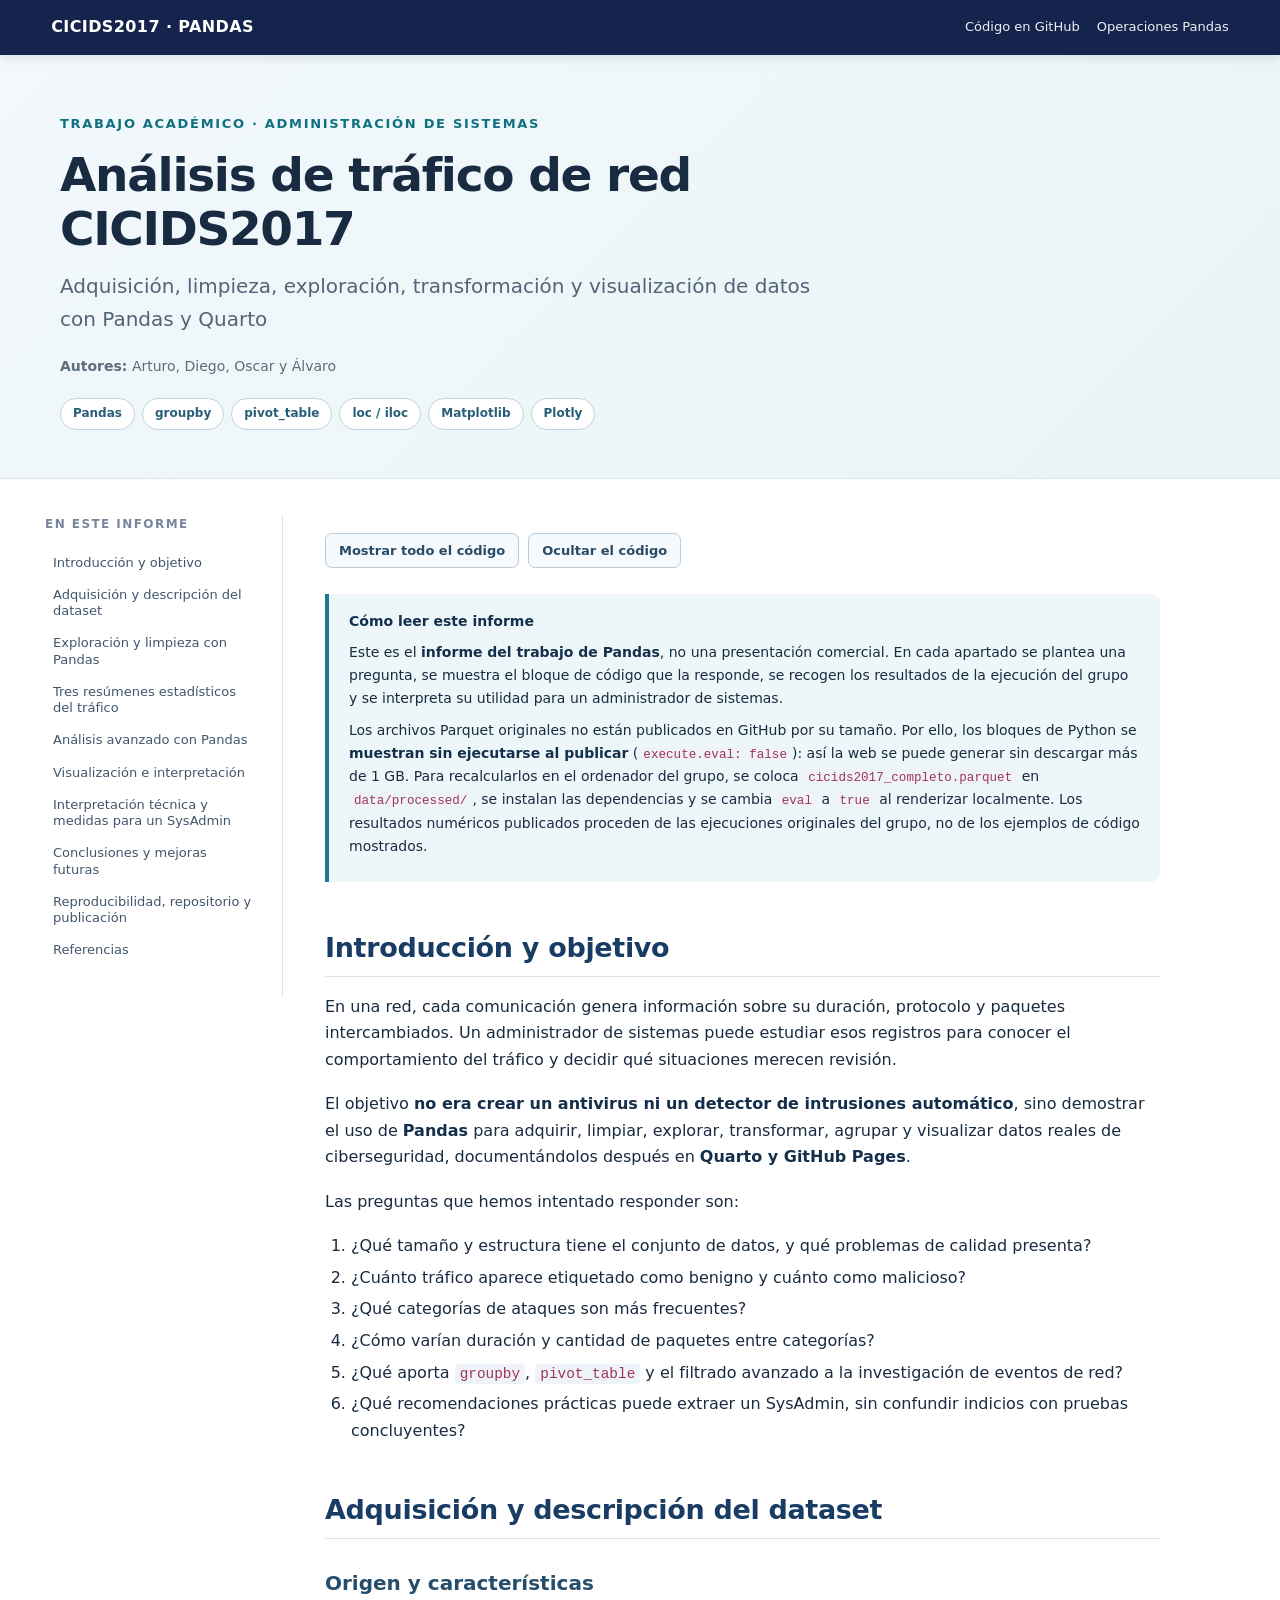
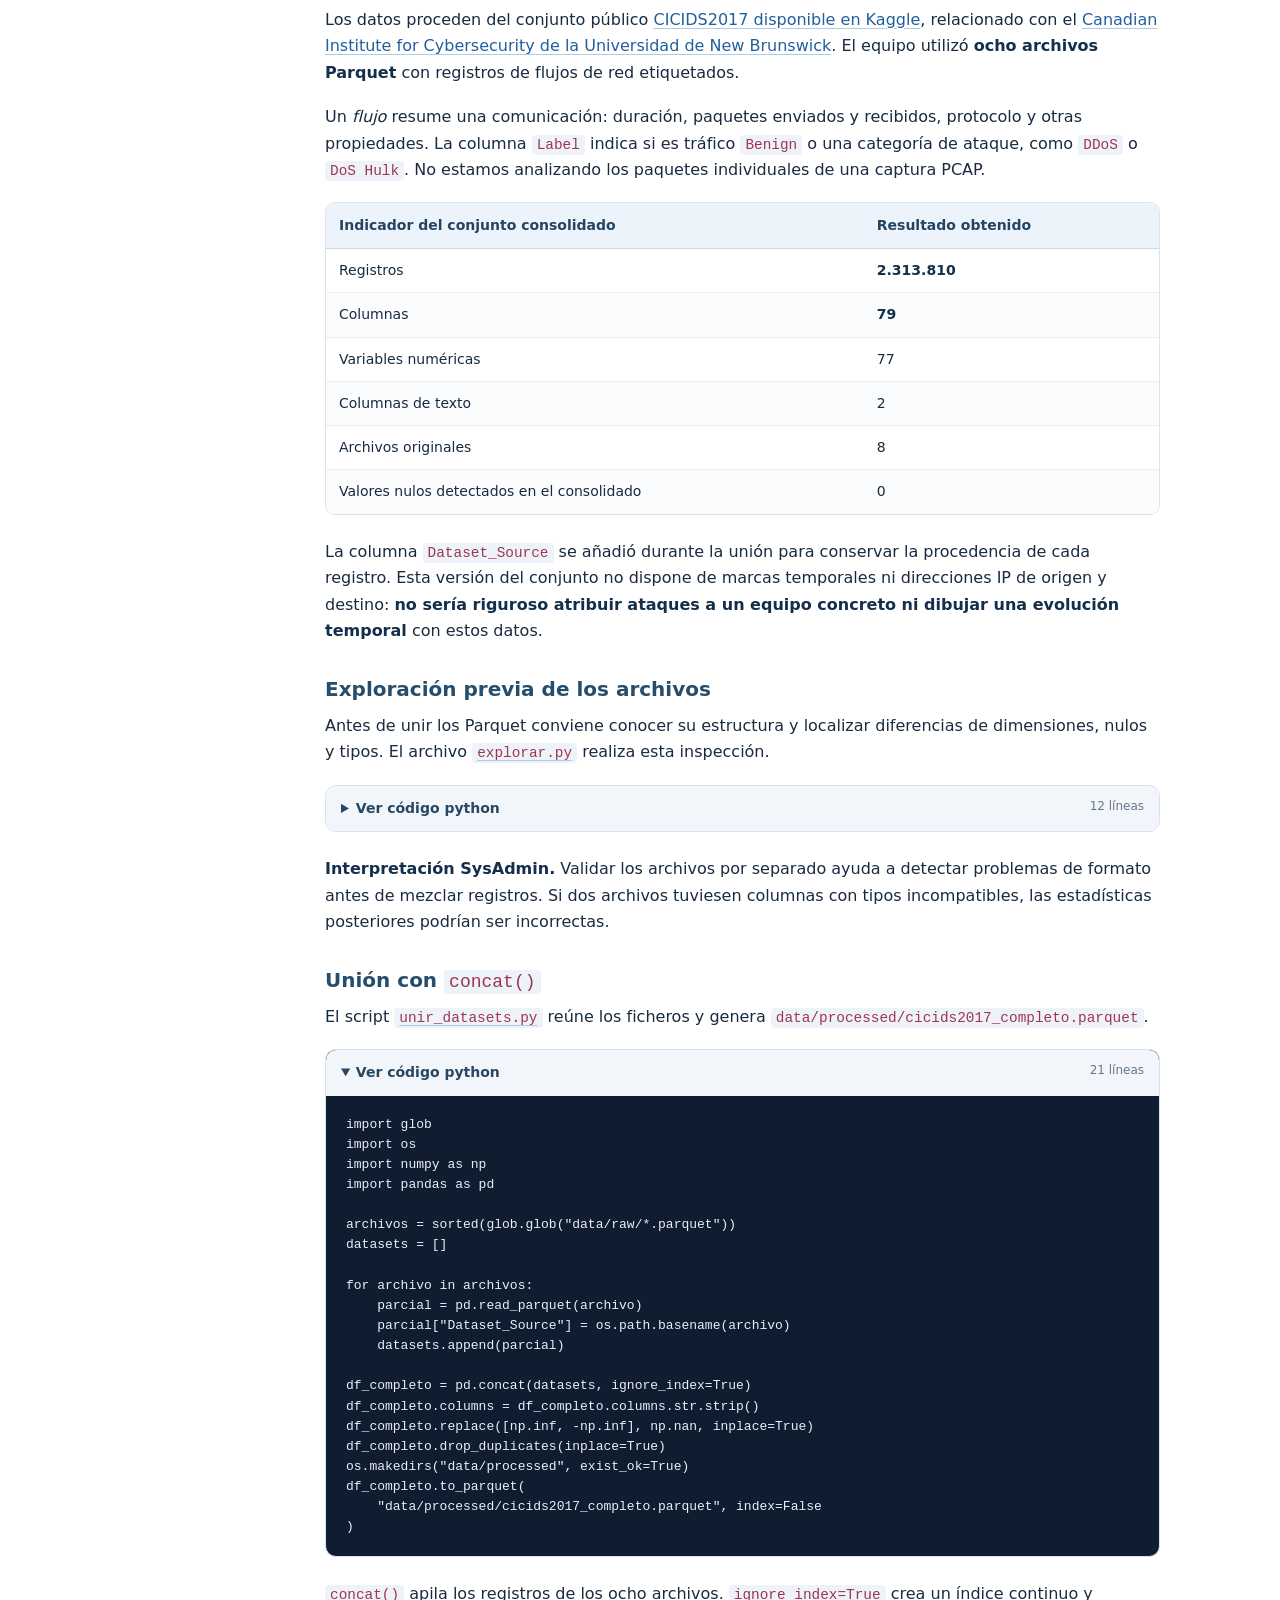
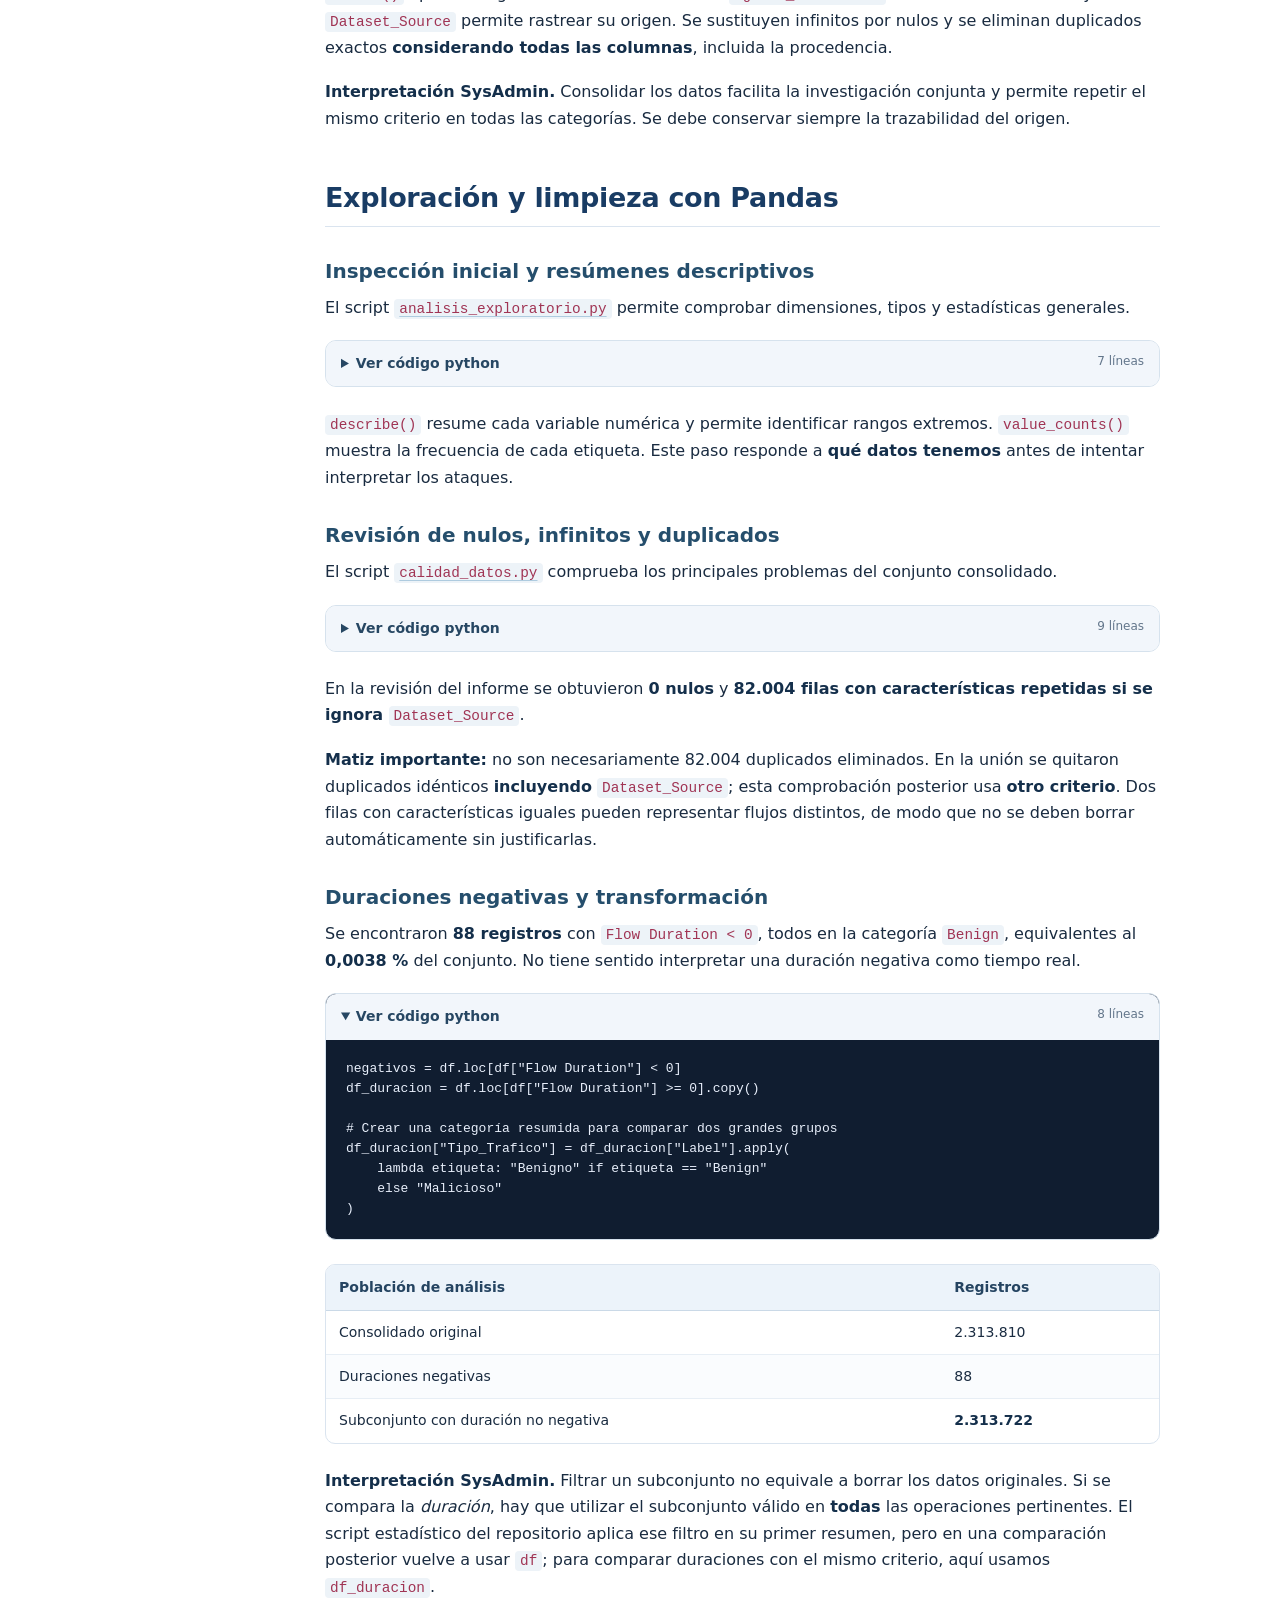
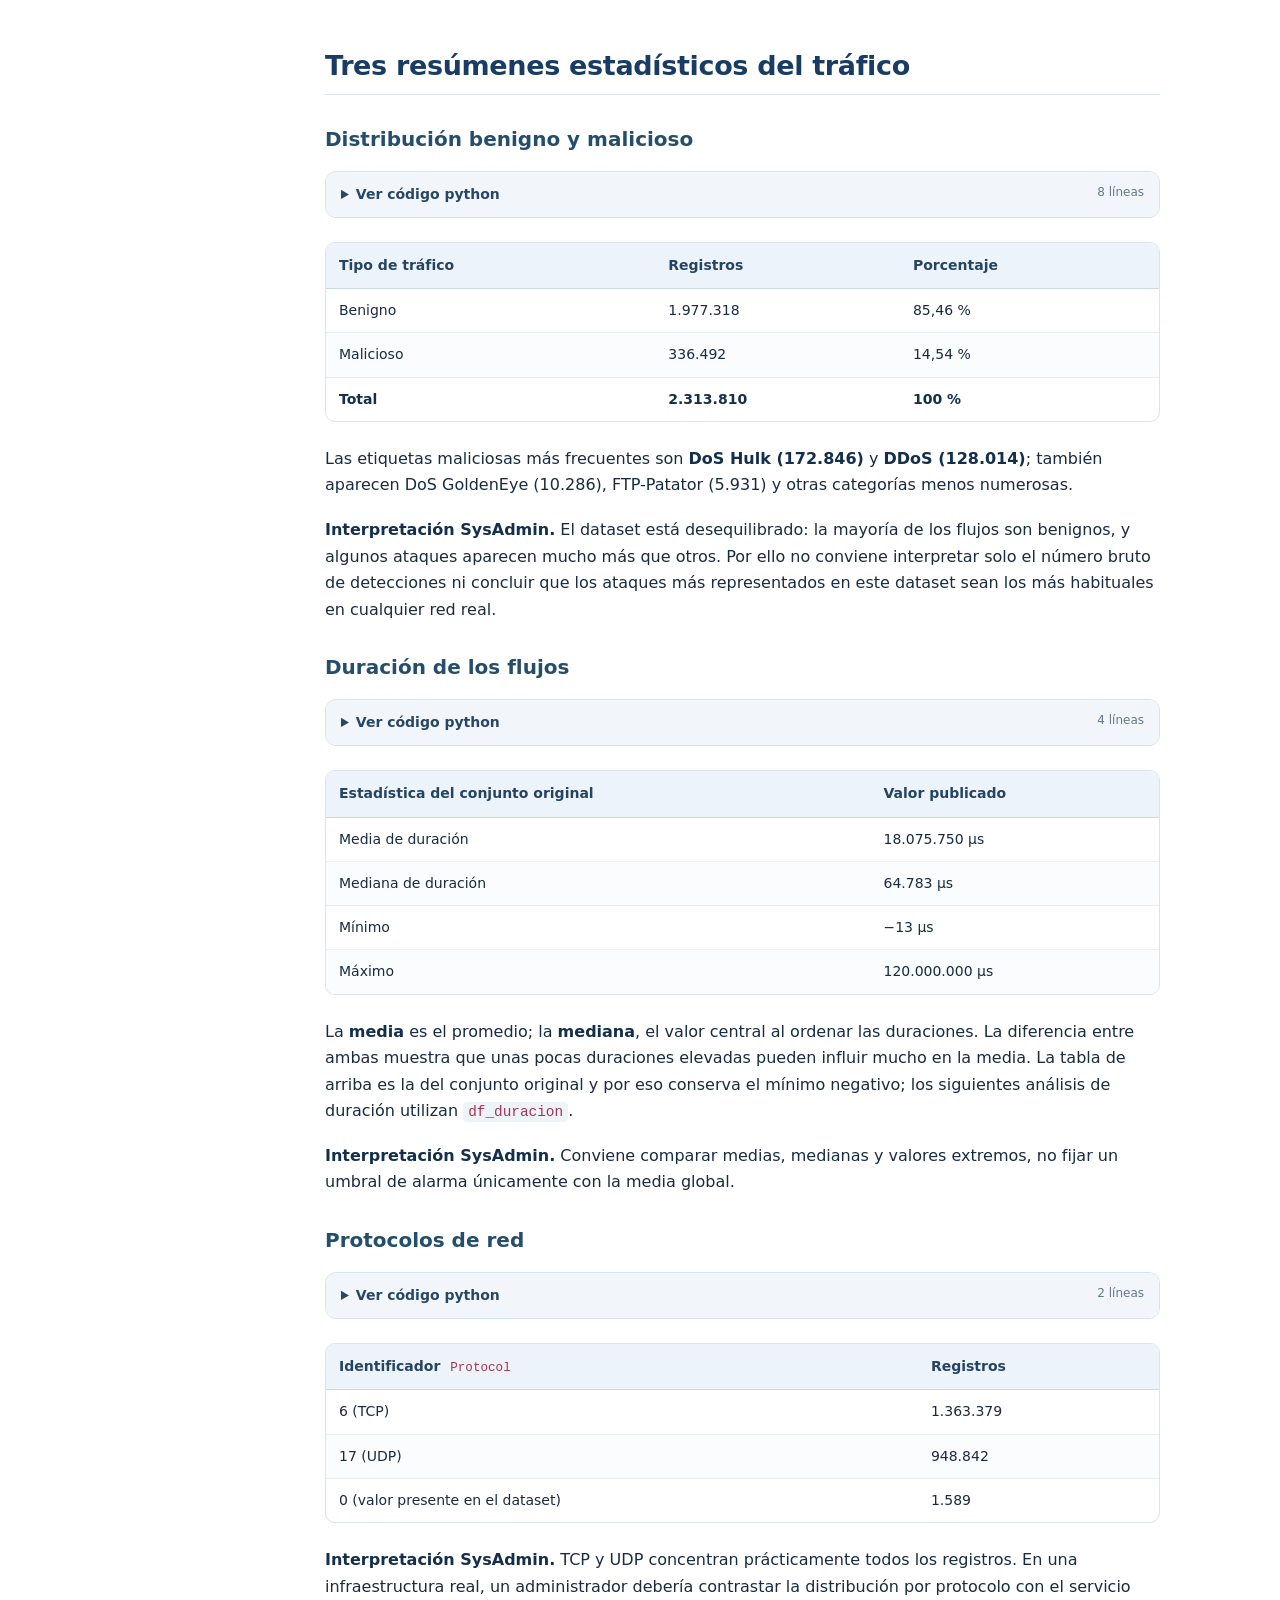
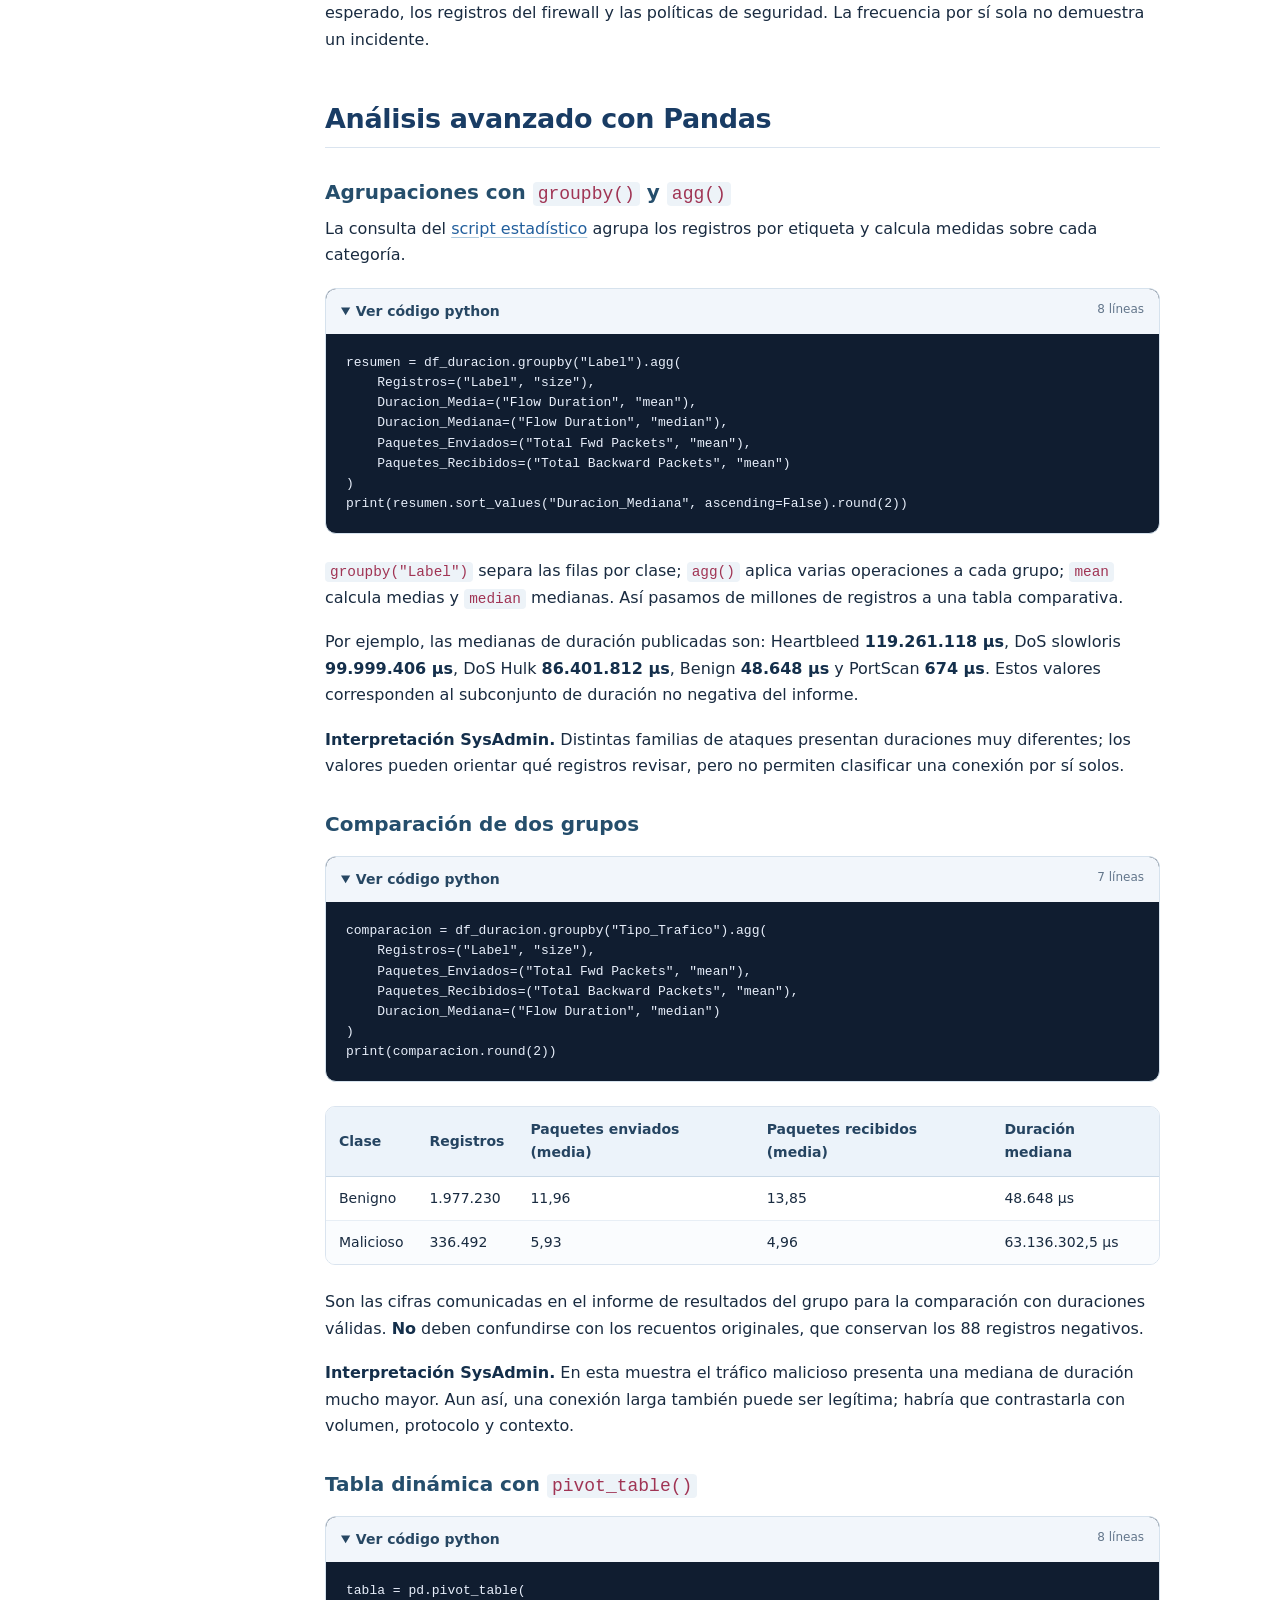
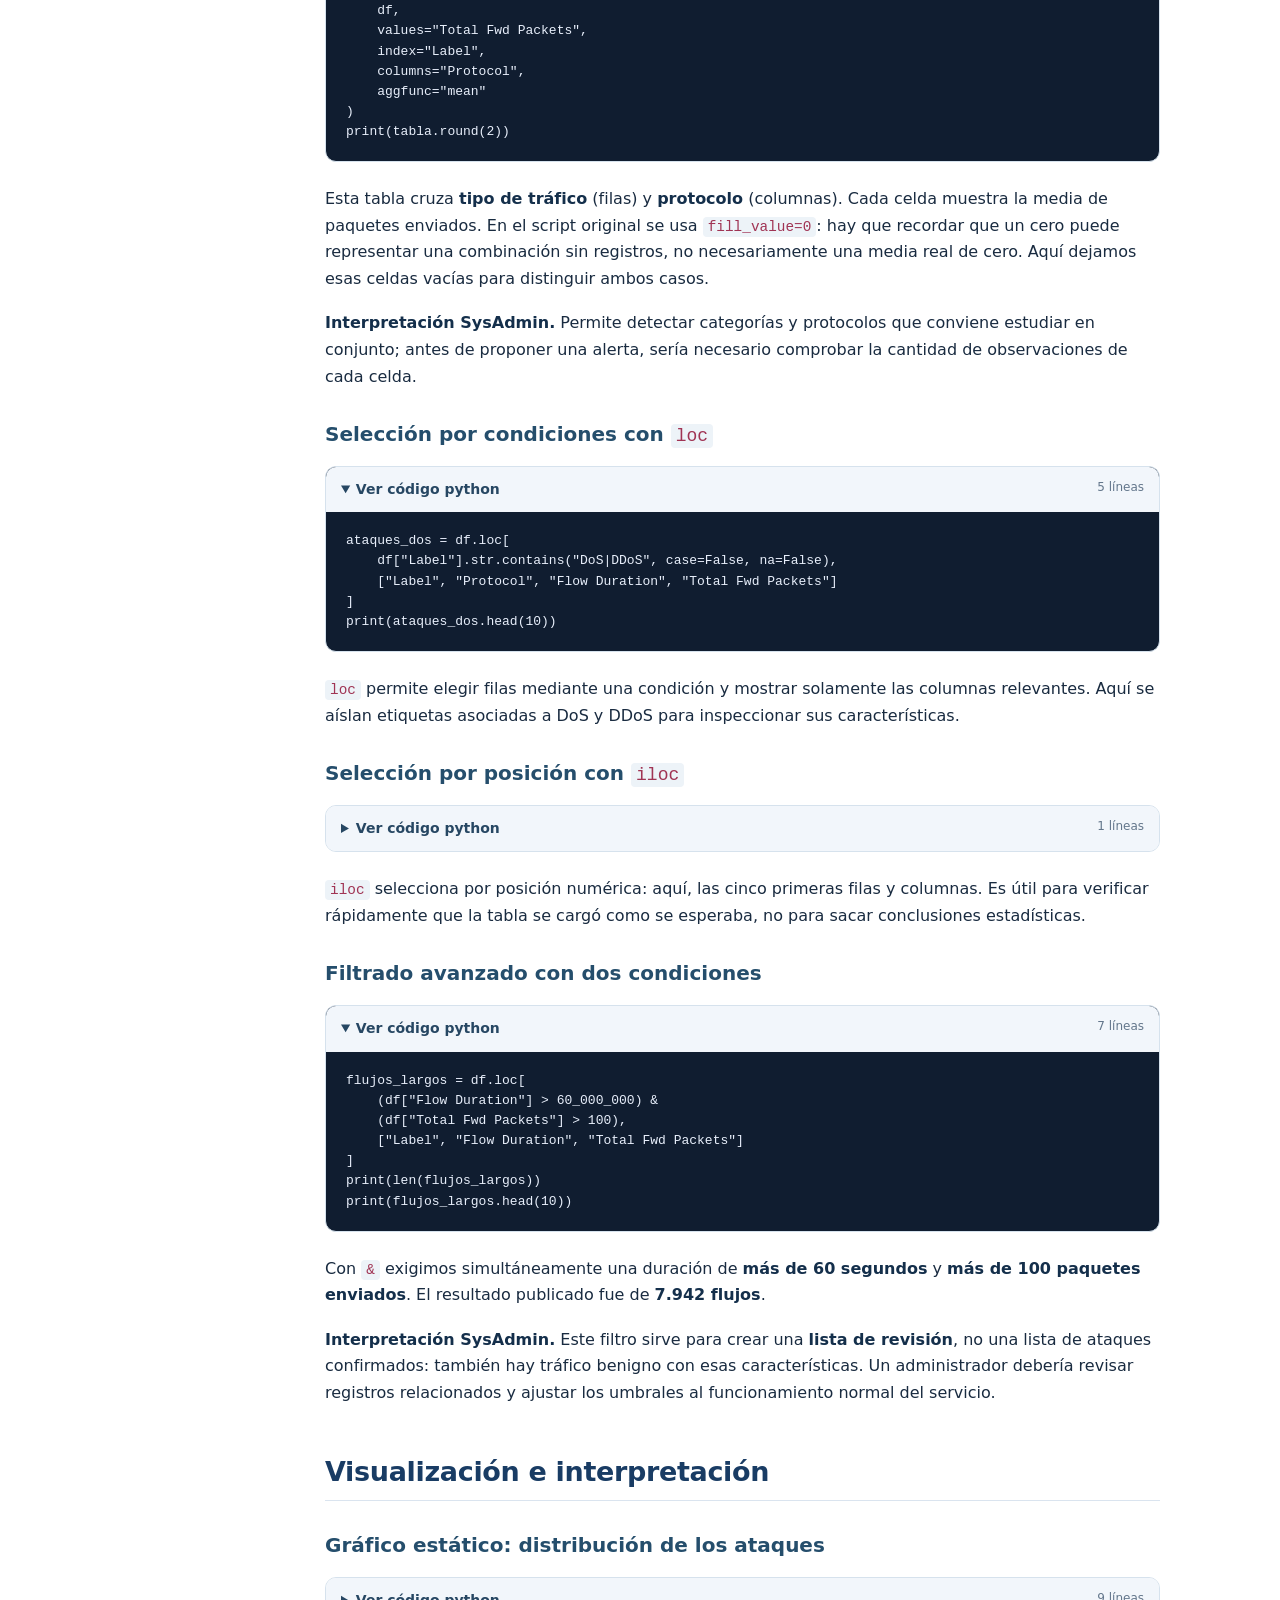
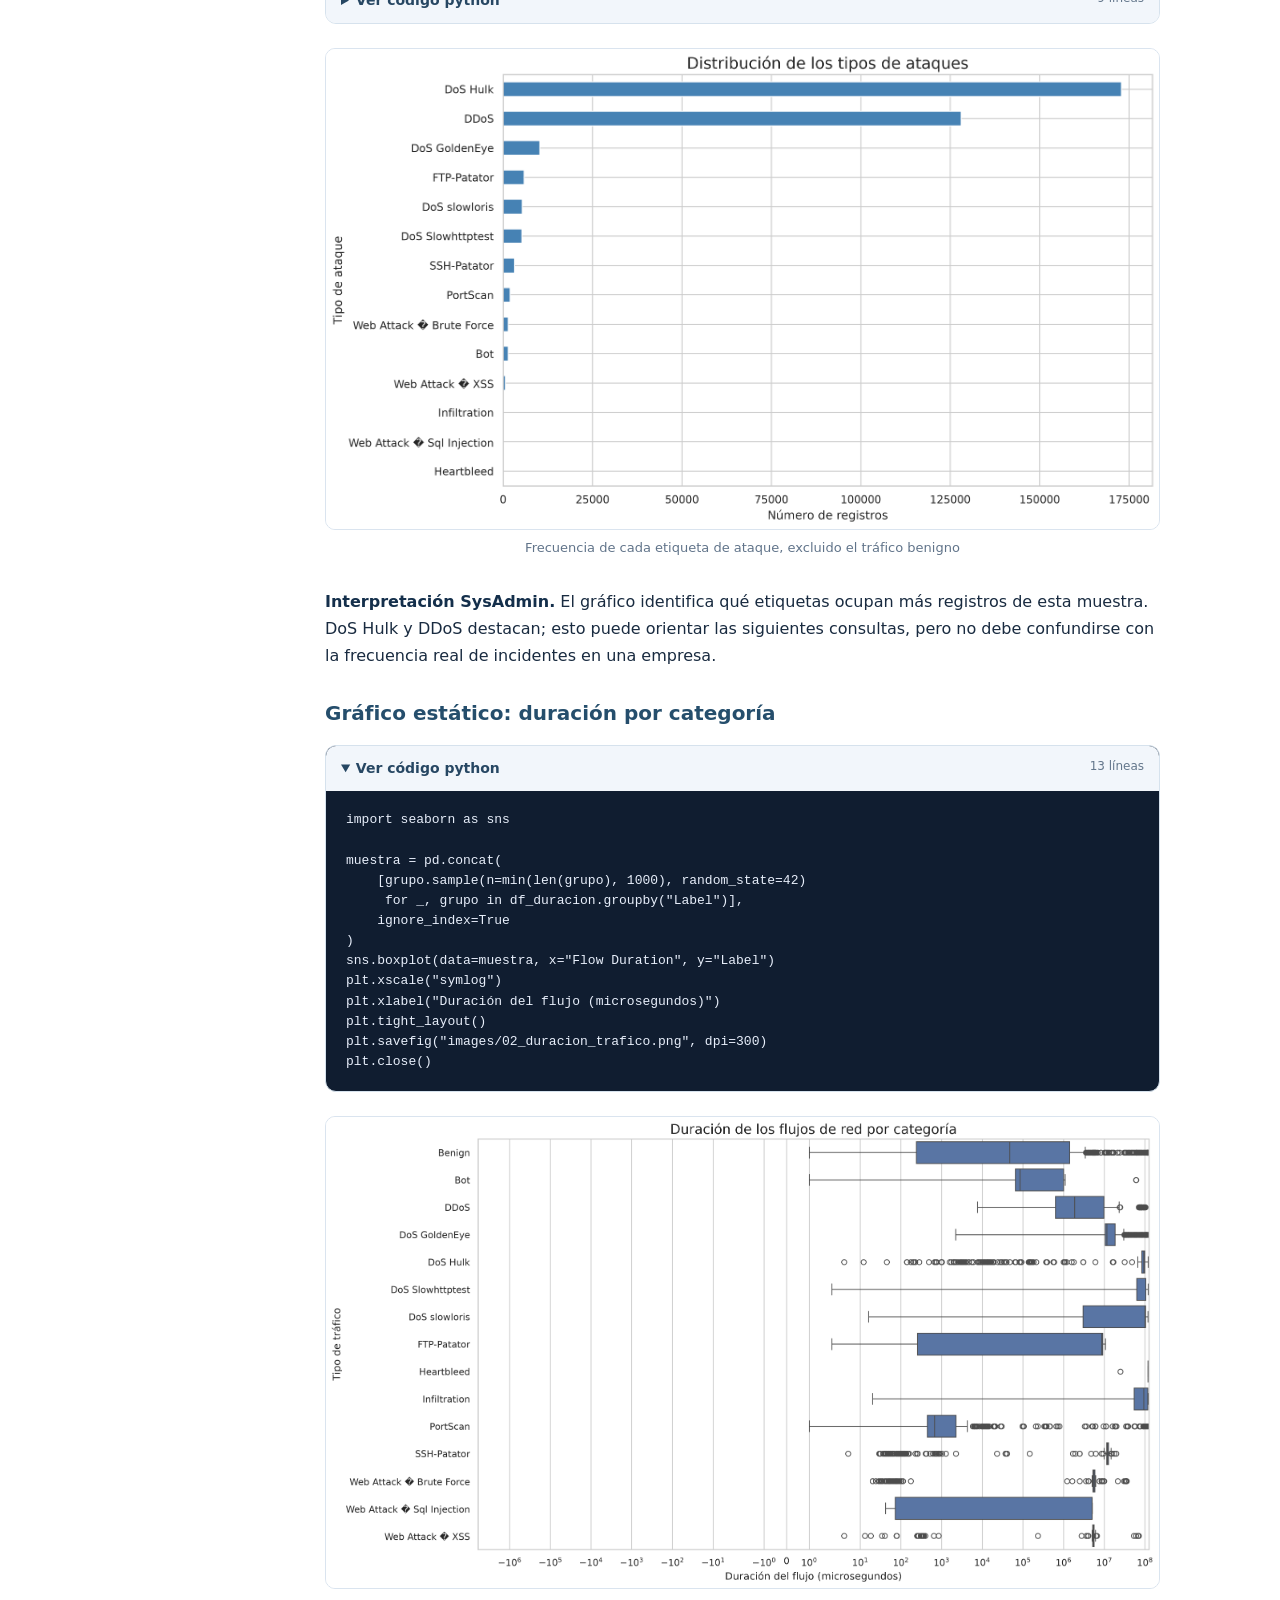
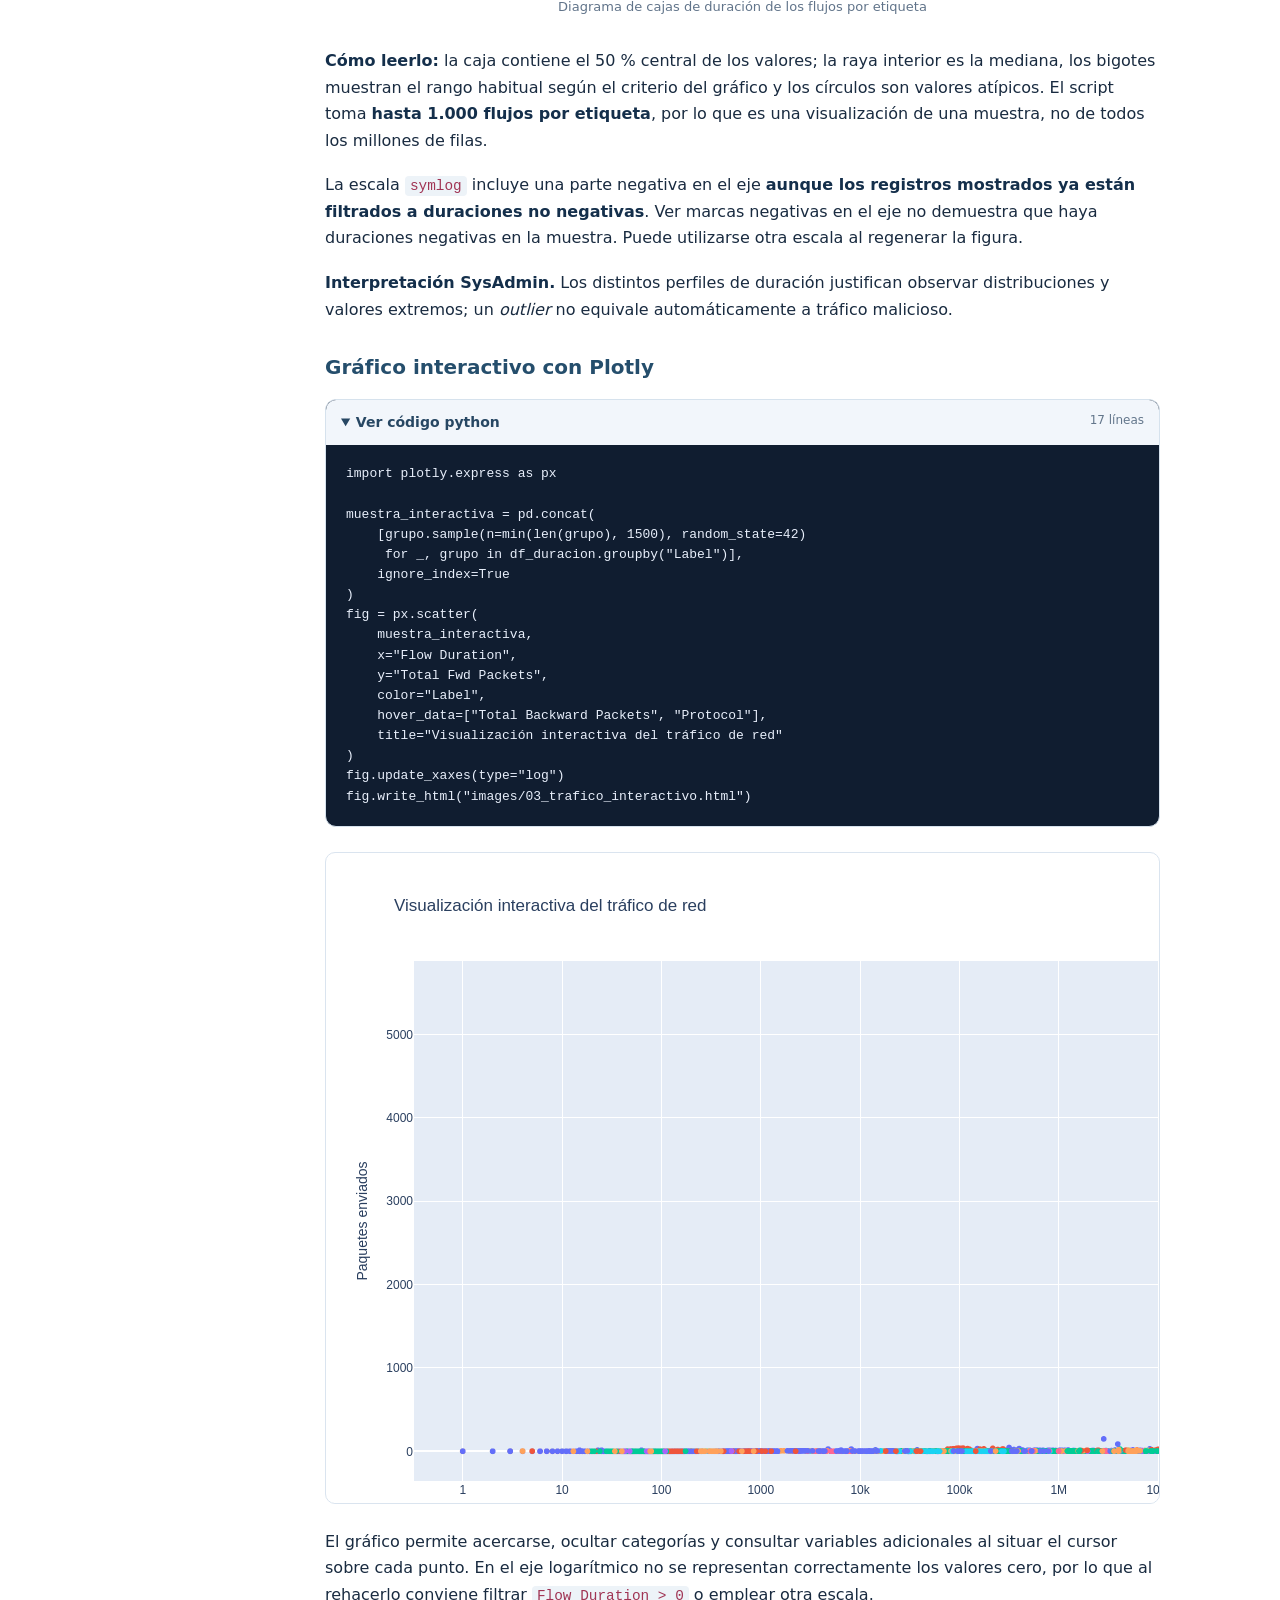
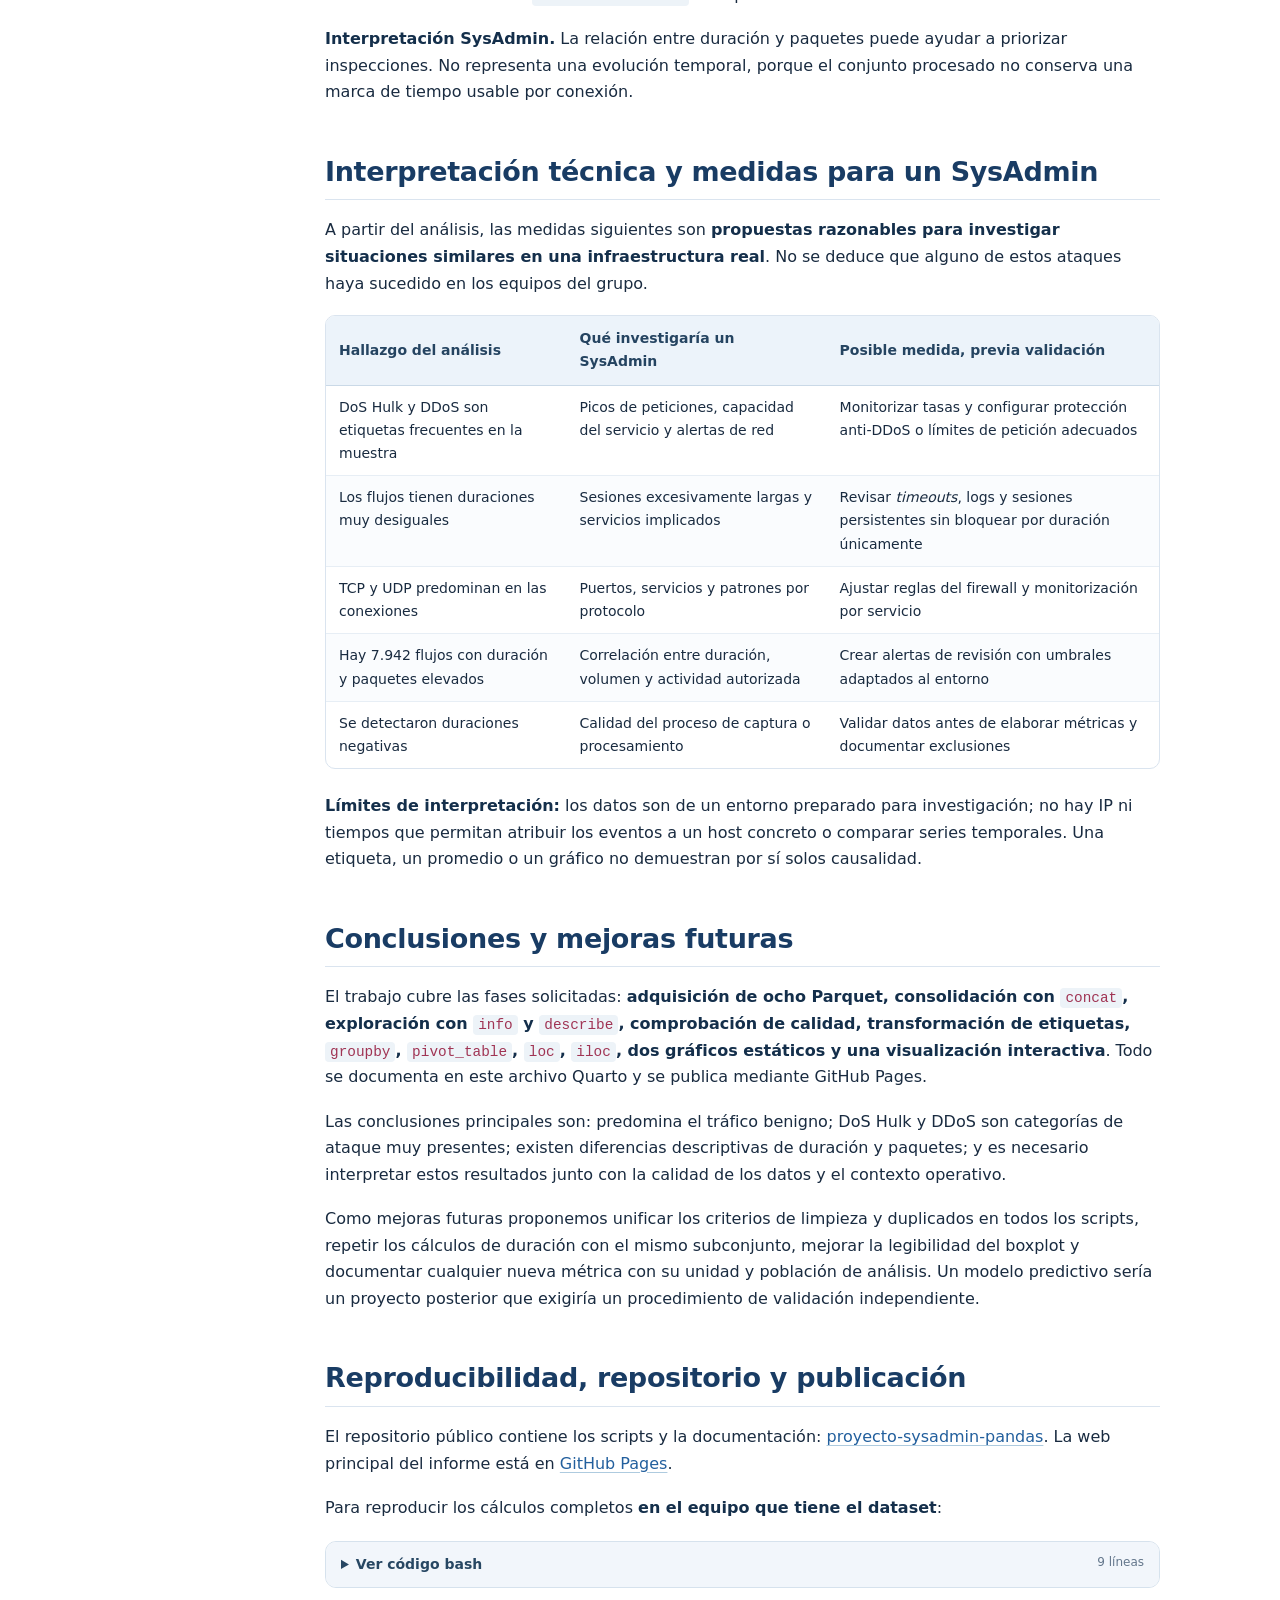
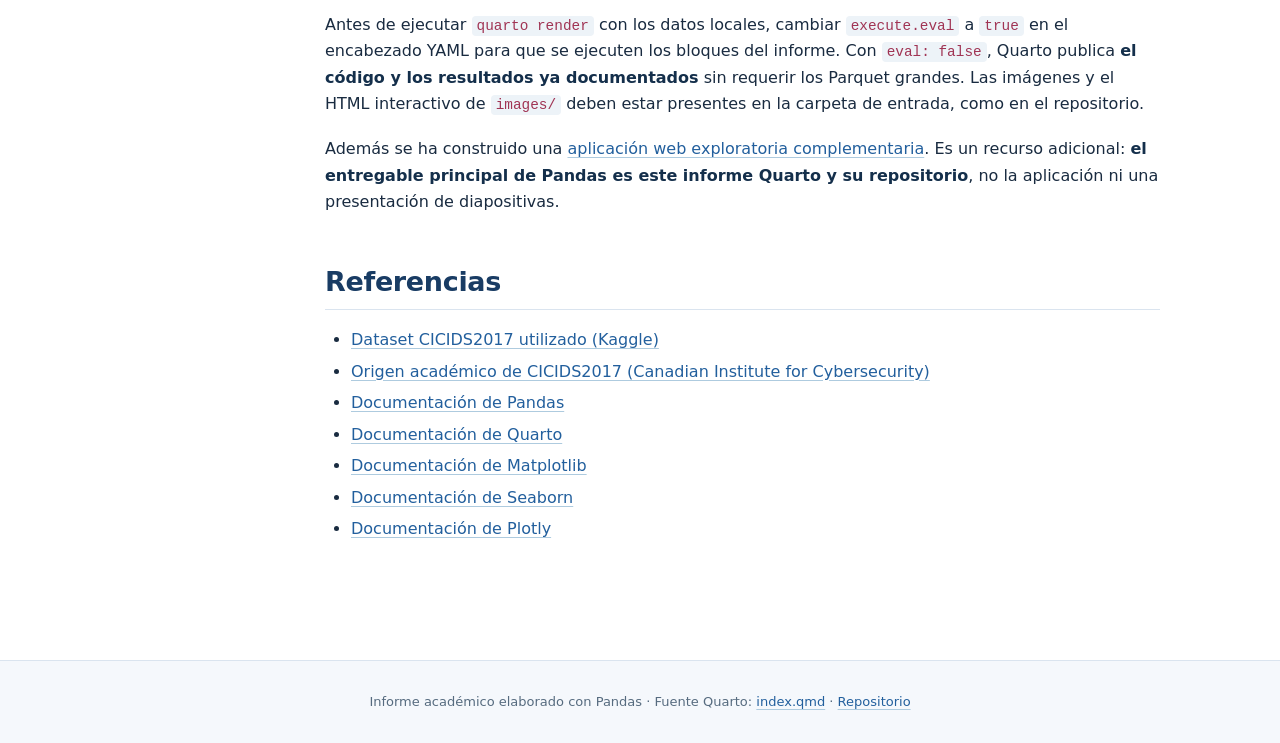
==== commit 5de25e01: "Publicar informe Pandas actualizado con autores reales y títulos corregidos" ====
--- a/index.html
+++ b/index.html
@@ -1,1014 +1,297 @@
-<!DOCTYPE html>
-<html xmlns="http://www.w3.org/1999/xhtml" lang="es" xml:lang="es"><head>
-
-<meta charset="utf-8">
-<meta name="generator" content="quarto-1.10.18">
-
-<meta name="viewport" content="width=device-width, initial-scale=1.0, user-scalable=yes">
-
-<meta name="author" content="Proyecto académico">
-
-<title>Análisis de tráfico de red CICIDS2017</title>
+<!doctype html>
+<html lang="es"><head>
+<meta charset="utf-8"><meta name="viewport" content="width=device-width,initial-scale=1">
+<meta name="description" content="Informe de Pandas y Quarto: análisis de tráfico CICIDS2017 con código, tablas, gráficos e interpretación para administración de sistemas.">
+<title>Análisis del tráfico CICIDS2017 · Arturo, Diego, Oscar y Álvaro</title>
+<meta name="author" content="Arturo, Diego, Oscar y Álvaro">
 <style>
-/* Default styles provided by pandoc.
-** See https://pandoc.org/MANUAL.html#variables-for-html for config info.
-*/
-span.smallcaps{font-variant: small-caps;}
-div.columns{display: flex; gap: 1.5em;}
-div.column{flex: auto;}
-@media screen {
-div.columns{gap: min(4vw, 1.5em);}
-div.column{overflow-x: auto;}
-}
-div.hanging-indent{margin-left: 1.5em; text-indent: -1.5em;}
-ul.task-list{list-style: none;}
-ul.task-list li input[type="checkbox"] {
-  width: 0.8em;
-  margin: 0 0.8em 0.2em -1em; /* quarto-specific, see https://github.com/quarto-dev/quarto-cli/issues/4556 */ 
-  vertical-align: middle;
-}
-</style>
-
-
-<script src="site_libs/quarto-nav/quarto-nav.js"></script>
-<script src="site_libs/quarto-nav/headroom.min.js"></script>
-<script src="site_libs/clipboard/clipboard.min.js"></script>
-<script src="site_libs/quarto-search/autocomplete.umd.js"></script>
-<script src="site_libs/quarto-search/fuse.min.js"></script>
-<script src="site_libs/quarto-search/quarto-search.js"></script>
-<meta name="quarto:offset" content="./">
-<script src="site_libs/quarto-html/quarto.js" type="module"></script>
-<script src="site_libs/quarto-html/tabsets/tabsets.js" type="module"></script>
-<script src="site_libs/quarto-html/popper.min.js"></script>
-<script src="site_libs/quarto-html/tippy.umd.min.js"></script>
-<script src="site_libs/quarto-html/anchor.min.js"></script>
-<link href="site_libs/quarto-html/tippy.css" rel="stylesheet">
-<link href="site_libs/quarto-html/quarto-syntax-highlighting-64a204ab8560d761af7679ceaba22944.css" rel="stylesheet" id="quarto-text-highlighting-styles">
-<script src="site_libs/bootstrap/bootstrap.min.js"></script>
-<link href="site_libs/bootstrap/bootstrap-icons.css" rel="stylesheet">
-<link href="site_libs/bootstrap/bootstrap-c10bea6539f3a18bd2d6ac4b87f05c01.min.css" rel="stylesheet" append-hash="true" id="quarto-bootstrap" data-mode="light">
-<script id="quarto-search-options" type="application/json">{
-  "location": "navbar",
-  "copy-button": false,
-  "collapse-after": 3,
-  "panel-placement": "end",
-  "type": "overlay",
-  "limit": 50,
-  "keyboard-shortcut": [
-    "f",
-    "/",
-    "s"
-  ],
-  "show-item-context": false,
-  "language": {
-    "search-no-results-text": "No se han encontrado resultados",
-    "search-matching-documents-text": "documentos encontrados",
-    "search-copy-link-title": "Copiar el enlace en la búsqueda",
-    "search-hide-matches-text": "Ocultar resultados adicionales",
-    "search-more-match-text": "resultado adicional en este documento",
-    "search-more-matches-text": "resultados adicionales en este documento",
-    "search-clear-button-title": "Borrar",
-    "search-text-placeholder": "",
-    "search-detached-cancel-button-title": "Cancelar",
-    "search-submit-button-title": "Enviar",
-    "search-label": "Buscar"
-  }
-}</script>
-
-
-</head>
-
-<body class="nav-fixed quarto-light">
-
-<div id="quarto-search-results"></div>
-  <header id="quarto-header" class="headroom fixed-top">
-    <nav class="navbar navbar-expand-lg " data-bs-theme="dark">
-      <div class="navbar-container container-fluid">
-      <div class="navbar-brand-container mx-auto">
-    <a class="navbar-brand" href="./index.html">
-    <span class="navbar-title">Análisis de tráfico de red CICIDS2017</span>
-    </a>
-  </div>
-            <div id="quarto-search" class="" title="Buscar"></div>
-          <button class="navbar-toggler" type="button" data-bs-toggle="collapse" data-bs-target="#navbarCollapse" aria-controls="navbarCollapse" role="menu" aria-expanded="false" aria-label="Navegación de palanca" onclick="if (window.quartoToggleHeadroom) { window.quartoToggleHeadroom(); }">
-  <span class="navbar-toggler-icon"></span>
-</button>
-          <div class="collapse navbar-collapse" id="navbarCollapse">
-            <ul class="navbar-nav navbar-nav-scroll me-auto">
-  <li class="nav-item">
-    <a class="nav-link active" href="./index.html" aria-current="page"> 
-<span class="menu-text">Inicio</span></a>
-  </li>  
-</ul>
-          </div> <!-- /navcollapse -->
-            <div class="quarto-navbar-tools">
-</div>
-      </div> <!-- /container-fluid -->
-    </nav>
-</header>
-<!-- content -->
-<div id="quarto-content" class="quarto-container page-columns page-rows-contents page-layout-article page-navbar">
-<!-- sidebar -->
-<!-- margin-sidebar -->
-    <div id="quarto-margin-sidebar" class="sidebar margin-sidebar">
-        <nav id="TOC" role="doc-toc" class="toc-active">
-    <h2 id="toc-title">En esta página</h2>
-   
-  <ul>
-  <li><a href="#introducción" id="toc-introducción" class="nav-link active" data-scroll-target="#introducción"><span class="header-section-number">1</span> 1. Introducción</a></li>
-  <li><a href="#fuente-de-datos" id="toc-fuente-de-datos" class="nav-link" data-scroll-target="#fuente-de-datos"><span class="header-section-number">2</span> 2. Fuente de datos</a>
-  <ul class="collapse">
-  <li><a href="#características-del-conjunto" id="toc-características-del-conjunto" class="nav-link" data-scroll-target="#características-del-conjunto"><span class="header-section-number">2.1</span> 2.1. Características del conjunto</a></li>
-  </ul></li>
-  <li><a href="#preparación-y-limpieza-de-los-datos" id="toc-preparación-y-limpieza-de-los-datos" class="nav-link" data-scroll-target="#preparación-y-limpieza-de-los-datos"><span class="header-section-number">3</span> 3. Preparación y limpieza de los datos</a>
-  <ul class="collapse">
-  <li><a href="#tipos-de-datos" id="toc-tipos-de-datos" class="nav-link" data-scroll-target="#tipos-de-datos"><span class="header-section-number">3.1</span> 3.1. Tipos de datos</a></li>
-  <li><a href="#valores-nulos" id="toc-valores-nulos" class="nav-link" data-scroll-target="#valores-nulos"><span class="header-section-number">3.2</span> 3.2. Valores nulos</a></li>
-  <li><a href="#registros-duplicados" id="toc-registros-duplicados" class="nav-link" data-scroll-target="#registros-duplicados"><span class="header-section-number">3.3</span> 3.3. Registros duplicados</a></li>
-  <li><a href="#duraciones-negativas" id="toc-duraciones-negativas" class="nav-link" data-scroll-target="#duraciones-negativas"><span class="header-section-number">3.4</span> 3.4. Duraciones negativas</a></li>
-  </ul></li>
-  <li><a href="#análisis-exploratorio" id="toc-análisis-exploratorio" class="nav-link" data-scroll-target="#análisis-exploratorio"><span class="header-section-number">4</span> 4. Análisis exploratorio</a>
-  <ul class="collapse">
-  <li><a href="#distribución-de-las-etiquetas" id="toc-distribución-de-las-etiquetas" class="nav-link" data-scroll-target="#distribución-de-las-etiquetas"><span class="header-section-number">4.1</span> 4.1. Distribución de las etiquetas</a></li>
-  <li><a href="#visualización-de-los-ataques" id="toc-visualización-de-los-ataques" class="nav-link" data-scroll-target="#visualización-de-los-ataques"><span class="header-section-number">4.2</span> 4.2. Visualización de los ataques</a></li>
-  <li><a href="#análisis-del-protocolo" id="toc-análisis-del-protocolo" class="nav-link" data-scroll-target="#análisis-del-protocolo"><span class="header-section-number">4.3</span> 4.3. Análisis del protocolo</a></li>
-  </ul></li>
-  <li><a href="#análisis-estadístico" id="toc-análisis-estadístico" class="nav-link" data-scroll-target="#análisis-estadístico"><span class="header-section-number">5</span> 5. Análisis estadístico</a>
-  <ul class="collapse">
-  <li><a href="#duración-de-los-flujos" id="toc-duración-de-los-flujos" class="nav-link" data-scroll-target="#duración-de-los-flujos"><span class="header-section-number">5.1</span> 5.1. Duración de los flujos</a></li>
-  <li><a href="#comparación-entre-tráfico-benigno-y-malicioso" id="toc-comparación-entre-tráfico-benigno-y-malicioso" class="nav-link" data-scroll-target="#comparación-entre-tráfico-benigno-y-malicioso"><span class="header-section-number">5.2</span> 5.2. Comparación entre tráfico benigno y malicioso</a></li>
-  <li><a href="#duración-según-la-categoría" id="toc-duración-según-la-categoría" class="nav-link" data-scroll-target="#duración-según-la-categoría"><span class="header-section-number">5.3</span> 5.3. Duración según la categoría</a></li>
-  </ul></li>
-  <li><a href="#operaciones-con-pandas" id="toc-operaciones-con-pandas" class="nav-link" data-scroll-target="#operaciones-con-pandas"><span class="header-section-number">6</span> 6. Operaciones con Pandas</a>
-  <ul class="collapse">
-  <li><a href="#agrupación-con-groupby" id="toc-agrupación-con-groupby" class="nav-link" data-scroll-target="#agrupación-con-groupby"><span class="header-section-number">6.1</span> 6.1. Agrupación con groupby</a></li>
-  <li><a href="#tablas-dinámicas-con-pivot_table" id="toc-tablas-dinámicas-con-pivot_table" class="nav-link" data-scroll-target="#tablas-dinámicas-con-pivot_table"><span class="header-section-number">6.2</span> 6.2. Tablas dinámicas con pivot_table</a></li>
-  <li><a href="#selección-con-loc" id="toc-selección-con-loc" class="nav-link" data-scroll-target="#selección-con-loc"><span class="header-section-number">6.3</span> 6.3. Selección con loc</a></li>
-  <li><a href="#selección-con-iloc" id="toc-selección-con-iloc" class="nav-link" data-scroll-target="#selección-con-iloc"><span class="header-section-number">6.4</span> 6.4. Selección con iloc</a></li>
-  <li><a href="#filtrado-avanzado" id="toc-filtrado-avanzado" class="nav-link" data-scroll-target="#filtrado-avanzado"><span class="header-section-number">6.5</span> 6.5. Filtrado avanzado</a></li>
-  </ul></li>
-  <li><a href="#visualización-de-los-resultados" id="toc-visualización-de-los-resultados" class="nav-link" data-scroll-target="#visualización-de-los-resultados"><span class="header-section-number">7</span> 7. Visualización de los resultados</a>
-  <ul class="collapse">
-  <li><a href="#distribución-de-ataques" id="toc-distribución-de-ataques" class="nav-link" data-scroll-target="#distribución-de-ataques"><span class="header-section-number">7.1</span> 7.1. Distribución de ataques</a></li>
-  <li><a href="#duración-del-tráfico-por-categoría" id="toc-duración-del-tráfico-por-categoría" class="nav-link" data-scroll-target="#duración-del-tráfico-por-categoría"><span class="header-section-number">7.2</span> 7.2. Duración del tráfico por categoría</a></li>
-  <li><a href="#gráfico-interactivo" id="toc-gráfico-interactivo" class="nav-link" data-scroll-target="#gráfico-interactivo"><span class="header-section-number">7.3</span> 7.3. Gráfico interactivo</a></li>
-  </ul></li>
-  <li><a href="#conclusiones" id="toc-conclusiones" class="nav-link" data-scroll-target="#conclusiones"><span class="header-section-number">8</span> 8. Conclusiones</a></li>
-  <li><a href="#tecnologías-utilizadas" id="toc-tecnologías-utilizadas" class="nav-link" data-scroll-target="#tecnologías-utilizadas"><span class="header-section-number">9</span> 9. Tecnologías utilizadas</a></li>
-  <li><a href="#referencias" id="toc-referencias" class="nav-link" data-scroll-target="#referencias"><span class="header-section-number">10</span> 10. Referencias</a></li>
-  </ul>
-</nav>
-    </div>
-<!-- main -->
-<main class="content" id="quarto-document-content">
-
-<header id="title-block-header" class="quarto-title-block default">
-<div class="quarto-title">
-<h1 class="title">Análisis de tráfico de red CICIDS2017</h1>
-<p class="subtitle lead">Exploración y análisis de datos aplicado a la ciberseguridad</p>
-</div>
-
-
-
-<div class="quarto-title-meta">
-
-    <div>
-    <div class="quarto-title-meta-heading">Autor/a</div>
-    <div class="quarto-title-meta-contents">
-             <p>Proyecto académico </p>
-          </div>
-  </div>
-    
-    <div>
-    <div class="quarto-title-meta-heading">Fecha de publicación</div>
-    <div class="quarto-title-meta-contents">
-      <p class="date">3 de noviembre de 2026</p>
-    </div>
-  </div>
-  
-    
-  </div>
-  
-
-
-</header>
-
-
-<section id="introducción" class="level1" data-number="1">
-<h1 data-number="1"><span class="header-section-number">1</span> 1. Introducción</h1>
-<p>La administración de sistemas y la ciberseguridad requieren herramientas que permitan analizar el tráfico de red e identificar comportamientos potencialmente maliciosos.</p>
-<p>En este proyecto se realiza un análisis exploratorio y estadístico del conjunto de datos CICIDS2017 mediante Python y la biblioteca Pandas.</p>
-<p>El objetivo principal es estudiar las características del tráfico de red, comparar las comunicaciones benignas con las maliciosas e identificar patrones relacionados con diferentes tipos de ataques.</p>
-</section>
-<section id="fuente-de-datos" class="level1" data-number="2">
-<h1 data-number="2"><span class="header-section-number">2</span> 2. Fuente de datos</h1>
-<p>Para el desarrollo del proyecto se ha utilizado el conjunto de datos <strong>CICIDS2017</strong>, obtenido desde Kaggle.</p>
-<p><a href="https://www.kaggle.com/datasets/dhoogla/cicids2017">Consultar el conjunto de datos CICIDS2017 en Kaggle</a></p>
-<p>Este conjunto contiene registros de flujos de red clasificados según el tipo de tráfico. Incluye comunicaciones benignas y diferentes categorías de ataques, como DoS, DDoS, fuerza bruta, escaneos de puertos y ataques web.</p>
-<p>Se ha utilizado una versión del conjunto de datos en formato Parquet, distribuida en ocho archivos.</p>
-<section id="características-del-conjunto" class="level2" data-number="2.1">
-<h2 data-number="2.1" class="anchored" data-anchor-id="características-del-conjunto"><span class="header-section-number">2.1</span> 2.1. Características del conjunto</h2>
-<p>Después de unir los ocho archivos, se obtuvo el siguiente conjunto:</p>
-<table class="caption-top table">
-<thead>
-<tr class="header">
-<th>Característica</th>
-<th style="text-align: right;">Resultado</th>
-</tr>
-</thead>
-<tbody>
-<tr class="odd">
-<td>Número de registros</td>
-<td style="text-align: right;">2.313.810</td>
-</tr>
-<tr class="even">
-<td>Número de columnas</td>
-<td style="text-align: right;">79</td>
-</tr>
-<tr class="odd">
-<td>Variables numéricas</td>
-<td style="text-align: right;">77</td>
-</tr>
-<tr class="even">
-<td>Variables de texto</td>
-<td style="text-align: right;">2</td>
-</tr>
-<tr class="odd">
-<td>Valores nulos</td>
-<td style="text-align: right;">0</td>
-</tr>
-<tr class="even">
-<td>Archivos originales</td>
-<td style="text-align: right;">8</td>
-</tr>
-</tbody>
-</table>
-<p>Se añadió la columna <code>Dataset_Source</code> para identificar el archivo de procedencia de cada registro.</p>
-<p>Es importante señalar que esta versión del conjunto no contiene marcas de tiempo ni direcciones IP de origen y destino. Por tanto, el análisis se centra en las características de los flujos y sus etiquetas, no en la evolución temporal ni en la identificación de equipos concretos.</p>
-</section>
-</section>
-<section id="preparación-y-limpieza-de-los-datos" class="level1" data-number="3">
-<h1 data-number="3"><span class="header-section-number">3</span> 3. Preparación y limpieza de los datos</h1>
-<p>Los ocho archivos Parquet se combinaron utilizando Pandas. El resultado se guardó en:</p>
-<p><code>data/processed/cicids2017_completo.parquet</code></p>
-<p>Durante la preparación se realizaron las siguientes operaciones:</p>
-<ul>
-<li>Unión de los ocho archivos originales.</li>
-<li>Incorporación de la columna <code>Dataset_Source</code>.</li>
-<li>Comprobación de las dimensiones del conjunto.</li>
-<li>Revisión de los tipos de datos.</li>
-<li>Comprobación de valores nulos.</li>
-<li>Identificación de registros duplicados.</li>
-<li>Revisión de valores negativos en la duración de los flujos.</li>
-</ul>
-<section id="tipos-de-datos" class="level2" data-number="3.1">
-<h2 data-number="3.1" class="anchored" data-anchor-id="tipos-de-datos"><span class="header-section-number">3.1</span> 3.1. Tipos de datos</h2>
-<p>Se identificaron 77 columnas numéricas y dos columnas de texto. Esta distribución permite realizar operaciones estadísticas sobre las características de los flujos de red.</p>
-</section>
-<section id="valores-nulos" class="level2" data-number="3.2">
-<h2 data-number="3.2" class="anchored" data-anchor-id="valores-nulos"><span class="header-section-number">3.2</span> 3.2. Valores nulos</h2>
-<p>La comprobación realizada no detectó valores nulos en el conjunto de datos.</p>
-<p>Esto significa que no fue necesario aplicar técnicas de imputación para completar valores ausentes.</p>
-</section>
-<section id="registros-duplicados" class="level2" data-number="3.3">
-<h2 data-number="3.3" class="anchored" data-anchor-id="registros-duplicados"><span class="header-section-number">3.3</span> 3.3. Registros duplicados</h2>
-<p>Al comprobar los registros sin tener en cuenta la columna <code>Dataset_Source</code>, se identificaron 82.004 filas con valores idénticos en sus características.</p>
-<p>Estos registros se conservaron para el análisis. Que dos filas tengan los mismos valores no demuestra necesariamente que representen el mismo flujo real, por lo que eliminarlas automáticamente podría provocar una pérdida de información.</p>
-</section>
-<section id="duraciones-negativas" class="level2" data-number="3.4">
-<h2 data-number="3.4" class="anchored" data-anchor-id="duraciones-negativas"><span class="header-section-number">3.4</span> 3.4. Duraciones negativas</h2>
-<p>Se detectaron 88 registros con valores negativos en la variable <code>Flow Duration</code>. Todos pertenecían a la categoría <code>Benign</code>.</p>
-<p>Como una duración negativa no es válida para estudiar la duración de un flujo, se excluyeron estos registros de los análisis que utilizan esta variable.</p>
-<p>No se eliminaron del conjunto original.</p>
-</section>
-</section>
-<section id="análisis-exploratorio" class="level1" data-number="4">
-<h1 data-number="4"><span class="header-section-number">4</span> 4. Análisis exploratorio</h1>
-<p>El análisis exploratorio permite conocer la distribución de las categorías de tráfico y las características generales de los registros.</p>
-<section id="distribución-de-las-etiquetas" class="level2" data-number="4.1">
-<h2 data-number="4.1" class="anchored" data-anchor-id="distribución-de-las-etiquetas"><span class="header-section-number">4.1</span> 4.1. Distribución de las etiquetas</h2>
-<p>La variable <code>Label</code> identifica el tipo de tráfico registrado.</p>
-<p>Las categorías con mayor número de registros son:</p>
-<table class="caption-top table">
-<thead>
-<tr class="header">
-<th>Categoría</th>
-<th style="text-align: right;">Registros</th>
-</tr>
-</thead>
-<tbody>
-<tr class="odd">
-<td>Benign</td>
-<td style="text-align: right;">1.977.318</td>
-</tr>
-<tr class="even">
-<td>DoS Hulk</td>
-<td style="text-align: right;">172.846</td>
-</tr>
-<tr class="odd">
-<td>DDoS</td>
-<td style="text-align: right;">128.014</td>
-</tr>
-<tr class="even">
-<td>DoS GoldenEye</td>
-<td style="text-align: right;">10.286</td>
-</tr>
-<tr class="odd">
-<td>FTP-Patator</td>
-<td style="text-align: right;">5.931</td>
-</tr>
-<tr class="even">
-<td>DoS slowloris</td>
-<td style="text-align: right;">5.385</td>
-</tr>
-<tr class="odd">
-<td>DoS Slowhttptest</td>
-<td style="text-align: right;">5.228</td>
-</tr>
-<tr class="even">
-<td>SSH-Patator</td>
-<td style="text-align: right;">3.219</td>
-</tr>
-<tr class="odd">
-<td>PortScan</td>
-<td style="text-align: right;">1.956</td>
-</tr>
-</tbody>
-</table>
-<p>La categoría <code>Benign</code> representa aproximadamente el 85,46 % del conjunto. Esto muestra que existe un desequilibrio importante entre el tráfico benigno y las distintas categorías de ataques.</p>
-</section>
-<section id="visualización-de-los-ataques" class="level2" data-number="4.2">
-<h2 data-number="4.2" class="anchored" data-anchor-id="visualización-de-los-ataques"><span class="header-section-number">4.2</span> 4.2. Visualización de los ataques</h2>
-<p>El siguiente gráfico representa la distribución de las categorías maliciosas, excluyendo el tráfico benigno.</p>
-<div class="quarto-figure quarto-figure-center">
-<figure class="figure">
-<p><img src="images/01_distribucion_ataques.png" class="img-fluid figure-img"></p>
-<figcaption>Distribución de los tipos de ataques</figcaption>
-</figure>
-</div>
-<p>Se observa que DoS Hulk y DDoS son las categorías de ataque con mayor presencia en el conjunto de datos.</p>
-</section>
-<section id="análisis-del-protocolo" class="level2" data-number="4.3">
-<h2 data-number="4.3" class="anchored" data-anchor-id="análisis-del-protocolo"><span class="header-section-number">4.3</span> 4.3. Análisis del protocolo</h2>
-<p>La variable <code>Protocol</code> permite distinguir los protocolos de red mediante sus identificadores numéricos.</p>
-<p>Los valores más frecuentes encontrados son:</p>
-<table class="caption-top table">
-<thead>
-<tr class="header">
-<th>Protocolo</th>
-<th style="text-align: right;">Registros</th>
-</tr>
-</thead>
-<tbody>
-<tr class="odd">
-<td>6 (TCP)</td>
-<td style="text-align: right;">1.363.379</td>
-</tr>
-<tr class="even">
-<td>17 (UDP)</td>
-<td style="text-align: right;">948.842</td>
-</tr>
-<tr class="odd">
-<td>0</td>
-<td style="text-align: right;">1.589</td>
-</tr>
-</tbody>
-</table>
-<p>TCP y UDP concentran prácticamente todos los registros del conjunto analizado.</p>
-</section>
-</section>
-<section id="análisis-estadístico" class="level1" data-number="5">
-<h1 data-number="5"><span class="header-section-number">5</span> 5. Análisis estadístico</h1>
-<p>Se utilizaron medidas estadísticas para estudiar las características de los flujos de red.</p>
-<p>Entre las operaciones realizadas se encuentran:</p>
-<ul>
-<li>Media.</li>
-<li>Mediana.</li>
-<li>Recuento de registros.</li>
-<li>Agrupaciones por categoría.</li>
-<li>Comparación de paquetes enviados y recibidos.</li>
-</ul>
-<section id="duración-de-los-flujos" class="level2" data-number="5.1">
-<h2 data-number="5.1" class="anchored" data-anchor-id="duración-de-los-flujos"><span class="header-section-number">5.1</span> 5.1. Duración de los flujos</h2>
-<p>La variable <code>Flow Duration</code> representa la duración del flujo en microsegundos.</p>
-<table class="caption-top table">
-<thead>
-<tr class="header">
-<th>Medida</th>
-<th style="text-align: right;">Resultado</th>
-</tr>
-</thead>
-<tbody>
-<tr class="odd">
-<td>Media</td>
-<td style="text-align: right;">18.075.750 µs</td>
-</tr>
-<tr class="even">
-<td>Mediana</td>
-<td style="text-align: right;">64.783 µs</td>
-</tr>
-<tr class="odd">
-<td>Mínimo original</td>
-<td style="text-align: right;">-13 µs</td>
-</tr>
-<tr class="even">
-<td>Máximo</td>
-<td style="text-align: right;">120.000.000 µs</td>
-</tr>
-</tbody>
-</table>
-<p>La diferencia entre la media y la mediana indica que existen valores de duración muy elevados que influyen en la media.</p>
-<p>Por este motivo, la mediana resulta especialmente útil para describir el comportamiento habitual de los flujos.</p>
-</section>
-<section id="comparación-entre-tráfico-benigno-y-malicioso" class="level2" data-number="5.2">
-<h2 data-number="5.2" class="anchored" data-anchor-id="comparación-entre-tráfico-benigno-y-malicioso"><span class="header-section-number">5.2</span> 5.2. Comparación entre tráfico benigno y malicioso</h2>
-<p>Para esta comparación se excluyeron los 88 registros con duración negativa.</p>
-<table class="caption-top table">
-<colgroup>
-<col style="width: 15%">
-<col style="width: 21%">
-<col style="width: 21%">
-<col style="width: 21%">
-<col style="width: 21%">
-</colgroup>
-<thead>
-<tr class="header">
-<th>Tipo de tráfico</th>
-<th style="text-align: right;">Registros</th>
-<th style="text-align: right;">Media de paquetes enviados</th>
-<th style="text-align: right;">Media de paquetes recibidos</th>
-<th style="text-align: right;">Mediana de duración (µs)</th>
-</tr>
-</thead>
-<tbody>
-<tr class="odd">
-<td>Benigno</td>
-<td style="text-align: right;">1.977.230</td>
-<td style="text-align: right;">11,96</td>
-<td style="text-align: right;">13,85</td>
-<td style="text-align: right;">48.648</td>
-</tr>
-<tr class="even">
-<td>Malicioso</td>
-<td style="text-align: right;">336.492</td>
-<td style="text-align: right;">5,93</td>
-<td style="text-align: right;">4,96</td>
-<td style="text-align: right;">63.136.302,5</td>
-</tr>
-</tbody>
-</table>
-<p>Los resultados muestran diferencias importantes entre ambos grupos.</p>
-<p>En este conjunto, los flujos maliciosos presentan una mediana de duración considerablemente superior a la del tráfico benigno.</p>
-<p>Sin embargo, esta diferencia no significa que la duración sea suficiente por sí sola para identificar un ataque. Es necesario analizar conjuntamente diferentes características del tráfico.</p>
-</section>
-<section id="duración-según-la-categoría" class="level2" data-number="5.3">
-<h2 data-number="5.3" class="anchored" data-anchor-id="duración-según-la-categoría"><span class="header-section-number">5.3</span> 5.3. Duración según la categoría</h2>
-<p>Se realizó una agrupación por <code>Label</code> para calcular el número de registros, la duración media y mediana, y el promedio de paquetes enviados y recibidos.</p>
-<p>Algunos resultados destacados son:</p>
-<table class="caption-top table">
-<thead>
-<tr class="header">
-<th>Categoría</th>
-<th style="text-align: right;">Mediana de duración (µs)</th>
-</tr>
-</thead>
-<tbody>
-<tr class="odd">
-<td>Heartbleed</td>
-<td style="text-align: right;">119.261.118</td>
-</tr>
-<tr class="even">
-<td>DoS slowloris</td>
-<td style="text-align: right;">99.999.406</td>
-</tr>
-<tr class="odd">
-<td>Infiltration</td>
-<td style="text-align: right;">93.188.869</td>
-</tr>
-<tr class="even">
-<td>DoS Hulk</td>
-<td style="text-align: right;">86.401.812</td>
-</tr>
-<tr class="odd">
-<td>DoS Slowhttptest</td>
-<td style="text-align: right;">63.120.444</td>
-</tr>
-<tr class="even">
-<td>Benign</td>
-<td style="text-align: right;">48.648</td>
-</tr>
-<tr class="odd">
-<td>PortScan</td>
-<td style="text-align: right;">674</td>
-</tr>
-</tbody>
-</table>
-<p>Las diferencias entre categorías muestran que cada tipo de tráfico puede presentar características distintas.</p>
-</section>
-</section>
-<section id="operaciones-con-pandas" class="level1" data-number="6">
-<h1 data-number="6"><span class="header-section-number">6</span> 6. Operaciones con Pandas</h1>
-<p>Durante el análisis se utilizaron diferentes herramientas de Pandas para seleccionar, agrupar y resumir los datos.</p>
-<section id="agrupación-con-groupby" class="level2" data-number="6.1">
-<h2 data-number="6.1" class="anchored" data-anchor-id="agrupación-con-groupby"><span class="header-section-number">6.1</span> 6.1. Agrupación con groupby</h2>
-<p>Se utilizó <code>groupby()</code> para agrupar los registros por la variable <code>Label</code>.</p>
-<p>Esto permitió calcular estadísticas independientes para cada categoría de tráfico, como la duración media y mediana y el promedio de paquetes enviados y recibidos.</p>
-</section>
-<section id="tablas-dinámicas-con-pivot_table" class="level2" data-number="6.2">
-<h2 data-number="6.2" class="anchored" data-anchor-id="tablas-dinámicas-con-pivot_table"><span class="header-section-number">6.2</span> 6.2. Tablas dinámicas con pivot_table</h2>
-<p>Se utilizó <code>pivot_table()</code> para comparar la media de paquetes enviados (<code>Total Fwd Packets</code>) según la categoría de tráfico y el protocolo.</p>
-<p>Esta operación permite estudiar cómo se distribuyen determinadas características del tráfico entre diferentes protocolos.</p>
-</section>
-<section id="selección-con-loc" class="level2" data-number="6.3">
-<h2 data-number="6.3" class="anchored" data-anchor-id="selección-con-loc"><span class="header-section-number">6.3</span> 6.3. Selección con loc</h2>
-<p>Se utilizó <code>loc</code> para seleccionar registros mediante condiciones sobre las etiquetas.</p>
-<p>Por ejemplo, se filtraron las categorías cuyo nombre contiene las expresiones <code>DoS</code> o <code>DDoS</code>.</p>
-</section>
-<section id="selección-con-iloc" class="level2" data-number="6.4">
-<h2 data-number="6.4" class="anchored" data-anchor-id="selección-con-iloc"><span class="header-section-number">6.4</span> 6.4. Selección con iloc</h2>
-<p>Se utilizó <code>iloc</code> para seleccionar filas y columnas por su posición.</p>
-<p>Esta operación permitió consultar una muestra inicial del conjunto de datos y comprobar su estructura.</p>
-</section>
-<section id="filtrado-avanzado" class="level2" data-number="6.5">
-<h2 data-number="6.5" class="anchored" data-anchor-id="filtrado-avanzado"><span class="header-section-number">6.5</span> 6.5. Filtrado avanzado</h2>
-<p>También se aplicaron condiciones combinadas para localizar flujos con una duración superior a 60.000.000 microsegundos y más de 100 paquetes enviados.</p>
-<p>Se encontraron 7.942 registros que cumplían ambas condiciones.</p>
-<p>La muestra obtenida incluía también tráfico benigno. Esto demuestra que una duración elevada y un número alto de paquetes no permiten clasificar automáticamente un flujo como malicioso.</p>
-</section>
-</section>
-<section id="visualización-de-los-resultados" class="level1" data-number="7">
-<h1 data-number="7"><span class="header-section-number">7</span> 7. Visualización de los resultados</h1>
-<p>Se generaron tres visualizaciones para facilitar la interpretación de los datos.</p>
-<section id="distribución-de-ataques" class="level2" data-number="7.1">
-<h2 data-number="7.1" class="anchored" data-anchor-id="distribución-de-ataques"><span class="header-section-number">7.1</span> 7.1. Distribución de ataques</h2>
-<p>El primer gráfico muestra el número de registros de cada categoría maliciosa.</p>
-<p>Permite identificar rápidamente qué tipos de ataques tienen mayor representación en el conjunto.</p>
-</section>
-<section id="duración-del-tráfico-por-categoría" class="level2" data-number="7.2">
-<h2 data-number="7.2" class="anchored" data-anchor-id="duración-del-tráfico-por-categoría"><span class="header-section-number">7.2</span> 7.2. Duración del tráfico por categoría</h2>
-<p>El segundo gráfico utiliza diagramas de caja (<em>boxplots</em>) para comparar la distribución de la duración de los flujos entre las diferentes categorías.</p>
-<p>Se ha utilizado una escala simétrica logarítmica para facilitar la visualización de valores muy diferentes.</p>
-<div class="quarto-figure quarto-figure-center">
-<figure class="figure">
-<p><img src="images/02_duracion_trafico.png" class="img-fluid figure-img"></p>
-<figcaption>Duración de los flujos por categoría</figcaption>
-</figure>
-</div>
-<p>Para facilitar la representación, se ha utilizado una muestra de hasta 1.000 registros por categoría.</p>
-</section>
-<section id="gráfico-interactivo" class="level2" data-number="7.3">
-<h2 data-number="7.3" class="anchored" data-anchor-id="gráfico-interactivo"><span class="header-section-number">7.3</span> 7.3. Gráfico interactivo</h2>
-<p>El tercer gráfico permite explorar la relación entre la duración del flujo y el número de paquetes enviados.</p>
-<p>Se puede interactuar con la visualización, seleccionar categorías en la leyenda y consultar información adicional al situar el cursor sobre los puntos.</p>
-<iframe src="images/03_trafico_interactivo.html" width="100%" height="650px" title="Visualización interactiva del tráfico de red">
-</iframe>
-<p>Esta visualización es interactiva, pero no temporal, ya que la versión del conjunto de datos utilizada no dispone de marcas de tiempo.</p>
-</section>
-</section>
-<section id="conclusiones" class="level1" data-number="8">
-<h1 data-number="8"><span class="header-section-number">8</span> 8. Conclusiones</h1>
-<p>El análisis del conjunto CICIDS2017 ha permitido estudiar más de dos millones de registros de tráfico de red y comparar diferentes categorías de comunicaciones benignas y maliciosas.</p>
-<p>Las principales conclusiones son:</p>
-<ol type="1">
-<li>El conjunto presenta un claro desequilibrio entre el tráfico benigno y el malicioso, con un predominio de las comunicaciones benignas.</li>
-<li>DoS Hulk y DDoS son las categorías de ataque con mayor número de registros.</li>
-<li>La duración de los flujos presenta diferencias importantes entre categorías.</li>
-<li>La media y la mediana pueden ofrecer interpretaciones distintas cuando existen valores extremos.</li>
-<li>El análisis combinado de varias características es más adecuado que utilizar una única variable para identificar posibles comportamientos maliciosos.</li>
-<li>Pandas facilita la exploración, limpieza, agrupación y análisis estadístico de grandes conjuntos de datos.</li>
-</ol>
-<p>Como limitación, la versión utilizada no contiene marcas de tiempo ni direcciones IP. Por ello, no ha sido posible estudiar la evolución temporal del tráfico ni identificar los equipos implicados en las comunicaciones.</p>
-<p>En definitiva, el proyecto demuestra cómo las herramientas de análisis de datos pueden ayudar a comprender el comportamiento del tráfico de red y aportar información útil en tareas relacionadas con la administración de sistemas y la ciberseguridad.</p>
-</section>
-<section id="tecnologías-utilizadas" class="level1" data-number="9">
-<h1 data-number="9"><span class="header-section-number">9</span> 9. Tecnologías utilizadas</h1>
-<ul>
-<li><strong>Python:</strong> lenguaje de programación utilizado para desarrollar el análisis.</li>
-<li><strong>Pandas:</strong> manipulación, limpieza y análisis de datos.</li>
-<li><strong>NumPy:</strong> operaciones numéricas.</li>
-<li><strong>Matplotlib y Seaborn:</strong> generación de gráficos estáticos.</li>
-<li><strong>Plotly:</strong> creación de visualizaciones interactivas.</li>
-<li><strong>Quarto:</strong> elaboración y publicación de la documentación.</li>
-</ul>
-</section>
-<section id="referencias" class="level1" data-number="10">
-<h1 data-number="10"><span class="header-section-number">10</span> 10. Referencias</h1>
-<ul>
-<li>Dataset: <a href="https://www.kaggle.com/datasets/dhoogla/cicids2017">CICIDS2017 - Kaggle</a></li>
-<li>Documentación de <a href="https://pandas.pydata.org/docs/">Pandas</a></li>
-<li>Documentación de <a href="https://matplotlib.org/stable/">Matplotlib</a></li>
-<li>Documentación de <a href="https://seaborn.pydata.org/">Seaborn</a></li>
-<li>Documentación de <a href="https://plotly.com/python/">Plotly</a></li>
-<li>Documentación de <a href="https://quarto.org/docs/">Quarto</a></li>
-</ul>
-
-
-</section>
-
-</main> <!-- /main -->
-<script id="quarto-html-after-body" type="application/javascript">
-  window.document.addEventListener("DOMContentLoaded", function (event) {
-    const icon = "";
-    const anchorJS = new window.AnchorJS();
-    anchorJS.options = {
-      placement: 'right',
-      icon: icon
-    };
-    anchorJS.add('.anchored');
-    const isCodeAnnotation = (el) => {
-      for (const clz of el.classList) {
-        if (clz.startsWith('code-annotation-')) {                     
-          return true;
-        }
-      }
-      return false;
-    }
-    const onCopySuccess = function(e) {
-      // button target
-      const button = e.trigger;
-      // don't keep focus
-      button.blur();
-      // flash "checked"
-      button.classList.add('code-copy-button-checked');
-      var currentTitle = button.getAttribute("title");
-      button.setAttribute("title", "Copiado");
-      let tooltip;
-      if (window.bootstrap) {
-        button.setAttribute("data-bs-toggle", "tooltip");
-        button.setAttribute("data-bs-placement", "left");
-        button.setAttribute("data-bs-title", "Copiado");
-        tooltip = new bootstrap.Tooltip(button, 
-          { trigger: "manual", 
-            customClass: "code-copy-button-tooltip",
-            offset: [0, -8]});
-        tooltip.show();    
-      }
-      setTimeout(function() {
-        if (tooltip) {
-          tooltip.hide();
-          button.removeAttribute("data-bs-title");
-          button.removeAttribute("data-bs-toggle");
-          button.removeAttribute("data-bs-placement");
-        }
-        button.setAttribute("title", currentTitle);
-        button.classList.remove('code-copy-button-checked');
-      }, 1000);
-      // clear code selection
-      e.clearSelection();
-    }
-    const getTextToCopy = function(trigger) {
-      const outerScaffold = trigger.parentElement.cloneNode(true);
-      const codeEl = outerScaffold.querySelector('code');
-      for (const childEl of codeEl.children) {
-        if (isCodeAnnotation(childEl)) {
-          childEl.remove();
-        }
-      }
-      return codeEl.innerText;
-    }
-    const clipboard = new window.ClipboardJS('.code-copy-button:not([data-in-quarto-modal])', {
-      text: getTextToCopy
-    });
-    clipboard.on('success', onCopySuccess);
-    if (window.document.getElementById('quarto-embedded-source-code-modal')) {
-      const clipboardModal = new window.ClipboardJS('.code-copy-button[data-in-quarto-modal]', {
-        text: getTextToCopy,
-        container: window.document.getElementById('quarto-embedded-source-code-modal')
-      });
-      clipboardModal.on('success', onCopySuccess);
-    }
-      var localhostRegex = new RegExp(/^(?:http|https):\/\/localhost\:?[0-9]*\//);
-      var mailtoRegex = new RegExp(/^mailto:/);
-        var filterRegex = new RegExp('/' + window.location.host + '/');
-      var isInternal = (href) => {
-          return filterRegex.test(href) || localhostRegex.test(href) || mailtoRegex.test(href);
-      }
-      // Inspect non-navigation links and adorn them if external
-     var links = window.document.querySelectorAll('a[href]:not(.nav-link):not(.navbar-brand):not(.toc-action):not(.sidebar-link):not(.sidebar-item-toggle):not(.pagination-link):not(.no-external):not([aria-hidden]):not(.dropdown-item):not(.quarto-navigation-tool):not(.about-link)');
-      for (var i=0; i<links.length; i++) {
-        const link = links[i];
-        if (!isInternal(link.href)) {
-          // undo the damage that might have been done by quarto-nav.js in the case of
-          // links that we want to consider external
-          if (link.dataset.originalHref !== undefined) {
-            link.href = link.dataset.originalHref;
-          }
-        }
-      }
-    function tippyHover(el, contentFn, onTriggerFn, onUntriggerFn) {
-      const config = {
-        allowHTML: true,
-        maxWidth: 500,
-        delay: 100,
-        arrow: false,
-        appendTo: function(el) {
-            return el.parentElement;
-        },
-        interactive: true,
-        interactiveBorder: 10,
-        theme: 'quarto',
-        placement: 'bottom-start',
-      };
-      if (contentFn) {
-        config.content = contentFn;
-      }
-      if (onTriggerFn) {
-        config.onTrigger = onTriggerFn;
-      }
-      if (onUntriggerFn) {
-        config.onUntrigger = onUntriggerFn;
-      }
-      window.tippy(el, config); 
-    }
-    const noterefs = window.document.querySelectorAll('a[role="doc-noteref"]');
-    for (var i=0; i<noterefs.length; i++) {
-      const ref = noterefs[i];
-      tippyHover(ref, function() {
-        // use id or data attribute instead here
-        let href = ref.getAttribute('data-footnote-href') || ref.getAttribute('href');
-        try { href = new URL(href).hash; } catch {}
-        const id = href.replace(/^#\/?/, "");
-        const note = window.document.getElementById(id);
-        if (note) {
-          return note.innerHTML;
-        } else {
-          return "";
-        }
-      });
-    }
-    const xrefs = window.document.querySelectorAll('a.quarto-xref');
-    const processXRef = (id, note) => {
-      // Strip column container classes
-      const stripColumnClz = (el) => {
-        el.classList.remove("page-full", "page-columns");
-        if (el.children) {
-          for (const child of el.children) {
-            stripColumnClz(child);
-          }
-        }
-      }
-      stripColumnClz(note)
-      if (id === null || id.startsWith('sec-')) {
-        // Special case sections, only their first couple elements
-        const container = document.createElement("div");
-        if (note.children && note.children.length > 2) {
-          container.appendChild(note.children[0].cloneNode(true));
-          for (let i = 1; i < note.children.length; i++) {
-            const child = note.children[i];
-            if (child.tagName === "P" && child.innerText === "") {
-              continue;
-            } else {
-              container.appendChild(child.cloneNode(true));
-              break;
-            }
-          }
-          if (window.Quarto?.typesetMath) {
-            window.Quarto.typesetMath(container);
-          }
-          return container.innerHTML
-        } else {
-          if (window.Quarto?.typesetMath) {
-            window.Quarto.typesetMath(note);
-          }
-          return note.innerHTML;
-        }
-      } else {
-        // Remove any anchor links if they are present
-        const anchorLink = note.querySelector('a.anchorjs-link');
-        if (anchorLink) {
-          anchorLink.remove();
-        }
-        if (window.Quarto?.typesetMath) {
-          window.Quarto.typesetMath(note);
-        }
-        if (note.classList.contains("callout")) {
-          return note.outerHTML;
-        } else {
-          return note.innerHTML;
-        }
-      }
-    }
-    for (var i=0; i<xrefs.length; i++) {
-      const xref = xrefs[i];
-      tippyHover(xref, undefined, function(instance) {
-        instance.disable();
-        let url = xref.getAttribute('href');
-        let hash = undefined; 
-        if (url.startsWith('#')) {
-          hash = url;
-        } else {
-          try { hash = new URL(url).hash; } catch {}
-        }
-        if (hash) {
-          const id = hash.replace(/^#\/?/, "");
-          const note = window.document.getElementById(id);
-          if (note !== null) {
-            try {
-              const html = processXRef(id, note.cloneNode(true));
-              instance.setContent(html);
-            } finally {
-              instance.enable();
-              instance.show();
-            }
-          } else {
-            // See if we can fetch this
-            fetch(url.split('#')[0])
-            .then(res => res.text())
-            .then(html => {
-              const parser = new DOMParser();
-              const htmlDoc = parser.parseFromString(html, "text/html");
-              const note = htmlDoc.getElementById(id);
-              if (note !== null) {
-                const html = processXRef(id, note);
-                instance.setContent(html);
-              } 
-            }).finally(() => {
-              instance.enable();
-              instance.show();
-            });
-          }
-        } else {
-          // See if we can fetch a full url (with no hash to target)
-          // This is a special case and we should probably do some content thinning / targeting
-          fetch(url)
-          .then(res => res.text())
-          .then(html => {
-            const parser = new DOMParser();
-            const htmlDoc = parser.parseFromString(html, "text/html");
-            const note = htmlDoc.querySelector('main.content');
-            if (note !== null) {
-              // This should only happen for chapter cross references
-              // (since there is no id in the URL)
-              // remove the first header
-              if (note.children.length > 0 && note.children[0].tagName === "HEADER") {
-                note.children[0].remove();
-              }
-              const html = processXRef(null, note);
-              instance.setContent(html);
-            } 
-          }).finally(() => {
-            instance.enable();
-            instance.show();
-          });
-        }
-      }, function(instance) {
-      });
-    }
-        let selectedAnnoteEl;
-        const selectorForAnnotation = ( cell, annotation) => {
-          let cellAttr = 'data-code-cell="' + cell + '"';
-          let lineAttr = 'data-code-annotation="' +  annotation + '"';
-          const selector = 'span[' + cellAttr + '][' + lineAttr + ']';
-          return selector;
-        }
-        const selectCodeLines = (annoteEl) => {
-          const doc = window.document;
-          const targetCell = annoteEl.getAttribute("data-target-cell");
-          const targetAnnotation = annoteEl.getAttribute("data-target-annotation");
-          const annoteSpan = window.document.querySelector(selectorForAnnotation(targetCell, targetAnnotation));
-          const lines = annoteSpan.getAttribute("data-code-lines").split(",");
-          const lineIds = lines.map((line) => {
-            return targetCell + "-" + line;
-          })
-          let top = null;
-          let height = null;
-          let parent = null;
-          if (lineIds.length > 0) {
-              //compute the position of the single el (top and bottom and make a div)
-              const el = window.document.getElementById(lineIds[0]);
-              top = el.offsetTop;
-              height = el.offsetHeight;
-              parent = el.parentElement.parentElement;
-            if (lineIds.length > 1) {
-              const lastEl = window.document.getElementById(lineIds[lineIds.length - 1]);
-              const bottom = lastEl.offsetTop + lastEl.offsetHeight;
-              height = bottom - top;
-            }
-            if (top !== null && height !== null && parent !== null) {
-              // cook up a div (if necessary) and position it 
-              let div = window.document.getElementById("code-annotation-line-highlight");
-              if (div === null) {
-                div = window.document.createElement("div");
-                div.setAttribute("id", "code-annotation-line-highlight");
-                div.style.position = 'absolute';
-                parent.appendChild(div);
-              }
-              div.style.top = top - 2 + "px";
-              div.style.height = height + 4 + "px";
-              div.style.left = 0;
-              let gutterDiv = window.document.getElementById("code-annotation-line-highlight-gutter");
-              if (gutterDiv === null) {
-                gutterDiv = window.document.createElement("div");
-                gutterDiv.setAttribute("id", "code-annotation-line-highlight-gutter");
-                gutterDiv.style.position = 'absolute';
-                const codeCell = window.document.getElementById(targetCell);
-                const gutter = codeCell.querySelector('.code-annotation-gutter');
-                gutter.appendChild(gutterDiv);
-              }
-              gutterDiv.style.top = top - 2 + "px";
-              gutterDiv.style.height = height + 4 + "px";
-            }
-            selectedAnnoteEl = annoteEl;
-          }
-        };
-        const unselectCodeLines = () => {
-          const elementsIds = ["code-annotation-line-highlight", "code-annotation-line-highlight-gutter"];
-          elementsIds.forEach((elId) => {
-            const div = window.document.getElementById(elId);
-            if (div) {
-              div.remove();
-            }
-          });
-          selectedAnnoteEl = undefined;
-        };
-          // Handle positioning of the toggle
-      window.addEventListener(
-        "resize",
-        throttle(() => {
-          elRect = undefined;
-          if (selectedAnnoteEl) {
-            selectCodeLines(selectedAnnoteEl);
-          }
-        }, 10)
-      );
-      function throttle(fn, ms) {
-      let throttle = false;
-      let timer;
-        return (...args) => {
-          if(!throttle) { // first call gets through
-              fn.apply(this, args);
-              throttle = true;
-          } else { // all the others get throttled
-              if(timer) clearTimeout(timer); // cancel #2
-              timer = setTimeout(() => {
-                fn.apply(this, args);
-                timer = throttle = false;
-              }, ms);
-          }
-        };
-      }
-        // Attach click handler to the DT
-        const annoteDls = window.document.querySelectorAll('dt[data-target-cell]');
-        for (const annoteDlNode of annoteDls) {
-          annoteDlNode.addEventListener('click', (event) => {
-            const clickedEl = event.target;
-            if (clickedEl !== selectedAnnoteEl) {
-              unselectCodeLines();
-              const activeEl = window.document.querySelector('dt[data-target-cell].code-annotation-active');
-              if (activeEl) {
-                activeEl.classList.remove('code-annotation-active');
-              }
-              selectCodeLines(clickedEl);
-              clickedEl.classList.add('code-annotation-active');
-            } else {
-              // Unselect the line
-              unselectCodeLines();
-              clickedEl.classList.remove('code-annotation-active');
-            }
-          });
-        }
-    const findCites = (el) => {
-      const parentEl = el.parentElement;
-      if (parentEl) {
-        const cites = parentEl.dataset.cites;
-        if (cites) {
-          return {
-            el,
-            cites: cites.split(' ')
-          };
-        } else {
-          return findCites(el.parentElement)
-        }
-      } else {
-        return undefined;
-      }
-    };
-    var bibliorefs = window.document.querySelectorAll('a[role="doc-biblioref"]');
-    for (var i=0; i<bibliorefs.length; i++) {
-      const ref = bibliorefs[i];
-      const citeInfo = findCites(ref);
-      if (citeInfo) {
-        tippyHover(citeInfo.el, function() {
-          var popup = window.document.createElement('div');
-          citeInfo.cites.forEach(function(cite) {
-            var citeDiv = window.document.createElement('div');
-            citeDiv.classList.add('hanging-indent');
-            citeDiv.classList.add('csl-entry');
-            var biblioDiv = window.document.getElementById('ref-' + cite);
-            if (biblioDiv) {
-              citeDiv.innerHTML = biblioDiv.innerHTML;
-            }
-            popup.appendChild(citeDiv);
-          });
-          return popup.innerHTML;
-        });
-      }
-    }
-  });
-  </script>
-</div> <!-- /content -->
-
-
-
-
-</body></html>+:root{--navy:#14244c;--ink:#192b40;--blue:#225f9d;--muted:#61748a;--border:#dae4ef;--pale:#f5f8fc;--accent:#007c87}
+*{box-sizing:border-box}html{scroll-behavior:smooth}body{margin:0;color:var(--ink);background:#fff;font:16px/1.66 system-ui,-apple-system,"Segoe UI",Roboto,Arial,sans-serif}
+a{color:var(--blue);text-decoration:underline;text-decoration-color:#aecbdf;text-underline-offset:3px}a:hover{color:#00748a}
+.topbar{background:var(--navy);color:white;padding:14px clamp(20px,4vw,65px);display:flex;align-items:center;gap:18px;justify-content:space-between;position:sticky;top:0;z-index:5;box-shadow:0 2px 10px #071b3420}
+.topbar a{color:white;text-decoration:none}.logo{font-weight:800;letter-spacing:.025em}.nav-right{display:flex;gap:17px;font-size:13px}.nav-right a{opacity:.93}
+.hero{background:linear-gradient(135deg,#f2f8fc,#e9f4f4);border-bottom:1px solid var(--border);padding:58px 25px 48px}
+.hero-inner{max-width:1160px;margin:auto}.eyebrow{color:#0f7180;font-size:13px;font-weight:800;letter-spacing:.13em;text-transform:uppercase}
+.hero h1{font-size:clamp(30px,4vw,47px);line-height:1.15;max-width:860px;letter-spacing:-.028em;margin:14px 0}.subtitle{font-size:20px;color:#526578;max-width:790px;margin:0}
+.authors{font-size:14px;color:#5b6c7a;margin:18px 0 0}.chips{display:flex;gap:7px;flex-wrap:wrap;margin-top:20px}.chip{padding:5px 12px;border:1px solid #bfd3dd;border-radius:30px;background:#fff;color:#295d78;font-size:12px;font-weight:700}
+.layout{display:grid;grid-template-columns:238px minmax(0,835px);max-width:1240px;gap:42px;margin:0 auto;padding:36px 25px 95px}
+.sidebar{position:sticky;top:78px;align-self:start;max-height:calc(100vh - 95px);overflow:auto;border-right:1px solid var(--border);padding:0 22px 30px 0}
+.sidebar h2{font-size:12px;text-transform:uppercase;letter-spacing:.12em;color:#77869d;margin:0 0 12px}
+.sidebar a{display:block;text-decoration:none;font-size:13px;padding:8px 8px;border-radius:6px;color:#41566d;line-height:1.25}
+.sidebar a:hover{background:#eff6f9;color:#15677f}
+main{min-width:0}main h2{font-size:27px;line-height:1.24;color:#193c64;letter-spacing:-.012em;margin:49px 0 17px;padding-bottom:11px;border-bottom:1px solid var(--border);scroll-margin-top:92px}
+main h3{font-size:20px;line-height:1.3;color:#254e6c;margin:31px 0 10px;scroll-margin-top:92px}
+main h4{font-size:17px;color:#254e6c;margin:23px 0 8px}main p{margin:11px 0 18px}
+main strong{color:#142f4b}main li{margin:5px 0}main ul,main ol{padding-left:26px;margin:10px 0 22px}
+.notice{border-left:4px solid #1e7894;background:#edf7fa;padding:16px 20px;border-radius:0 9px 9px 0;margin:8px 0 34px;font-size:14px}
+.notice>strong{display:block;margin:0 0 5px}.notice p{margin:8px 0}
+.table-wrap{overflow-x:auto;border:1px solid var(--border);border-radius:10px;margin:18px 0 24px}
+table{width:100%;border-collapse:collapse;font-size:14px;min-width:420px}
+th{text-align:left;background:#ecf3fa;padding:11px 13px;border-bottom:1px solid #cad9e7;color:#254461}
+td{padding:10px 13px;border-bottom:1px solid #e7eef5;vertical-align:top}tbody tr:nth-child(even){background:#fafcfe}tbody tr:last-child td{border-bottom:0}
+code{background:#edf3f8;color:#a03454;padding:2px 5px;border-radius:4px;font:0.9em ui-monospace,SFMono-Regular,Consolas,"Liberation Mono",monospace;overflow-wrap:anywhere}
+.code-fold{border:1px solid #d6e2ed;border-radius:11px;overflow:hidden;margin:19px 0 24px;background:#101d30}
+.code-fold summary{cursor:pointer;background:#f2f6fb;color:#274763;font-size:14px;font-weight:700;padding:11px 15px;list-style-position:inside}
+.code-label{float:right;font-size:12px;color:#63768b;font-weight:400}.code-fold pre{color:#e8effb;max-height:570px;overflow:auto;margin:0;padding:19px 20px;line-height:1.55;font-size:13px}
+.code-fold code{background:transparent;color:inherit;padding:0;overflow-wrap:normal;font-size:inherit}
+figure{margin:22px 0 31px;text-align:center}figure img{display:block;width:100%;height:auto;border-radius:10px;border:1px solid var(--border);background:white}
+figcaption{font-size:13px;color:var(--muted);padding-top:7px}
+.interactive-chart{border-radius:10px;overflow:hidden;border:1px solid var(--border);margin:25px 0}.interactive-chart iframe{display:block;border:0;max-width:100%}
+.controls{display:flex;gap:9px;flex-wrap:wrap;margin:18px 0 26px}.controls button{border:1px solid #bacbda;background:#f7fafd;border-radius:7px;padding:9px 13px;color:#284b67;font:600 13px system-ui;cursor:pointer}.controls button:hover{background:#e7f2f7}
+.foot{background:#f5f8fc;border-top:1px solid var(--border);padding:30px;color:#566b7f;font-size:13px;text-align:center}
+@media(max-width:960px){.layout{grid-template-columns:1fr;max-width:850px;padding:22px 19px 60px}.sidebar{display:none}.hero{padding:38px 19px}.topbar{padding:13px 17px}.nav-right{gap:9px}.nav-right a{font-size:12px}main h2{font-size:24px}}
+</style></head>
+<body><header class="topbar"><a class="logo" href="./">CICIDS2017 · PANDAS</a><nav class="nav-right"><a href="https://github.com/oscarfh1998/proyecto-sysadmin-pandas" target="_blank" rel="noopener">Código en GitHub</a><a href="#analisis-avanzado-con-pandas">Operaciones Pandas</a></nav></header>
+<section class="hero"><div class="hero-inner"><div class="eyebrow">Trabajo académico · Administración de Sistemas</div><h1>Análisis de tráfico de red CICIDS2017</h1><p class="subtitle">Adquisición, limpieza, exploración, transformación y visualización de datos con Pandas y Quarto</p><p class="authors"><strong>Autores:</strong> Arturo, Diego, Oscar y Álvaro</p><div class="chips"><span class="chip">Pandas</span><span class="chip">groupby</span><span class="chip">pivot_table</span><span class="chip">loc / iloc</span><span class="chip">Matplotlib</span><span class="chip">Plotly</span></div></div></section>
+<div class="layout"><aside class="sidebar"><h2>En este informe</h2><a href="#introduccion-y-objetivo">Introducción y objetivo</a><a href="#adquisicion-y-descripcion-del-dataset">Adquisición y descripción del dataset</a><a href="#exploracion-y-limpieza-con-pandas">Exploración y limpieza con Pandas</a><a href="#tres-resumenes-estadisticos-del-trafico">Tres resúmenes estadísticos del tráfico</a><a href="#analisis-avanzado-con-pandas">Análisis avanzado con Pandas</a><a href="#visualizacion-e-interpretacion">Visualización e interpretación</a><a href="#interpretacion-tecnica-y-medidas-para-un-sysadmin">Interpretación técnica y medidas para un SysAdmin</a><a href="#conclusiones-y-mejoras-futuras">Conclusiones y mejoras futuras</a><a href="#reproducibilidad-repositorio-y-publicacion">Reproducibilidad, repositorio y publicación</a><a href="#referencias">Referencias</a></aside><main>
+<div class="controls"><button type="button" onclick="document.querySelectorAll('details.code-fold').forEach(el=>el.open=true)">Mostrar todo el código</button><button type="button" onclick="document.querySelectorAll('details.code-fold').forEach(el=>el.open=false)">Ocultar el código</button></div>
+<aside class="notice"><strong>Cómo leer este informe</strong>
+<p>Este es el <strong>informe del trabajo de Pandas</strong>, no una presentación comercial. En cada apartado se plantea una pregunta, se muestra el bloque de código que la responde, se recogen los resultados de la ejecución del grupo y se interpreta su utilidad para un administrador de sistemas.</p>
+<p>Los archivos Parquet originales no están publicados en GitHub por su tamaño. Por ello, los bloques de Python se <strong>muestran sin ejecutarse al publicar</strong> (<code>execute.eval: false</code>): así la web se puede generar sin descargar más de 1 GB. Para recalcularlos en el ordenador del grupo, se coloca <code>cicids2017_completo.parquet</code> en <code>data/processed/</code>, se instalan las dependencias y se cambia <code>eval</code> a <code>true</code> al renderizar localmente. Los resultados numéricos publicados proceden de las ejecuciones originales del grupo, no de los ejemplos de código mostrados.</p>
+</aside>
+<h2 id="introduccion-y-objetivo">Introducción y objetivo</h2>
+<p>En una red, cada comunicación genera información sobre su duración, protocolo y paquetes intercambiados. Un administrador de sistemas puede estudiar esos registros para conocer el comportamiento del tráfico y decidir qué situaciones merecen revisión.</p>
+<p>El objetivo <strong>no era crear un antivirus ni un detector de intrusiones automático</strong>, sino demostrar el uso de <strong>Pandas</strong> para adquirir, limpiar, explorar, transformar, agrupar y visualizar datos reales de ciberseguridad, documentándolos después en <strong>Quarto y GitHub Pages</strong>.</p>
+<p>Las preguntas que hemos intentado responder son:</p>
+<ol><li>¿Qué tamaño y estructura tiene el conjunto de datos, y qué problemas de calidad presenta?</li><li>¿Cuánto tráfico aparece etiquetado como benigno y cuánto como malicioso?</li><li>¿Qué categorías de ataques son más frecuentes?</li><li>¿Cómo varían duración y cantidad de paquetes entre categorías?</li><li>¿Qué aporta <code>groupby</code>, <code>pivot_table</code> y el filtrado avanzado a la investigación de eventos de red?</li><li>¿Qué recomendaciones prácticas puede extraer un SysAdmin, sin confundir indicios con pruebas concluyentes?</li></ol>
+<h2 id="adquisicion-y-descripcion-del-dataset">Adquisición y descripción del dataset</h2>
+<h3 id="origen-y-caracteristicas">Origen y características</h3>
+<p>Los datos proceden del conjunto público <a href="https://www.kaggle.com/datasets/dhoogla/cicids2017" target="_blank" rel="noopener noreferrer">CICIDS2017 disponible en Kaggle</a>, relacionado con el <a href="https://www.unb.ca/cic/datasets/ids-2017.html" target="_blank" rel="noopener noreferrer">Canadian Institute for Cybersecurity de la Universidad de New Brunswick</a>. El equipo utilizó <strong>ocho archivos Parquet</strong> con registros de flujos de red etiquetados.</p>
+<p>Un <em>flujo</em> resume una comunicación: duración, paquetes enviados y recibidos, protocolo y otras propiedades. La columna <code>Label</code> indica si es tráfico <code>Benign</code> o una categoría de ataque, como <code>DDoS</code> o <code>DoS Hulk</code>. No estamos analizando los paquetes individuales de una captura PCAP.</p>
+<div class="table-wrap"><table><thead><tr><th>Indicador del conjunto consolidado</th><th>Resultado obtenido</th></tr></thead><tbody><tr><td>Registros</td><td><strong>2.313.810</strong></td></tr><tr><td>Columnas</td><td><strong>79</strong></td></tr><tr><td>Variables numéricas</td><td>77</td></tr><tr><td>Columnas de texto</td><td>2</td></tr><tr><td>Archivos originales</td><td>8</td></tr><tr><td>Valores nulos detectados en el consolidado</td><td>0</td></tr></tbody></table></div>
+<p>La columna <code>Dataset_Source</code> se añadió durante la unión para conservar la procedencia de cada registro. Esta versión del conjunto no dispone de marcas temporales ni direcciones IP de origen y destino: <strong>no sería riguroso atribuir ataques a un equipo concreto ni dibujar una evolución temporal</strong> con estos datos.</p>
+<h3 id="exploracion-previa-de-los-archivos">Exploración previa de los archivos</h3>
+<p>Antes de unir los Parquet conviene conocer su estructura y localizar diferencias de dimensiones, nulos y tipos. El archivo <a href="https://github.com/oscarfh1998/proyecto-sysadmin-pandas/blob/main/explorar.py" target="_blank" rel="noopener noreferrer"><code>explorar.py</code></a> realiza esta inspección.</p>
+<details class="code-fold"><summary>Ver código python <span class="code-label">12 líneas</span></summary><pre><code class="language-python"># Exploración ANTES de combinar los archivos
+import os
+import pandas as pd
+
+for nombre in sorted(os.listdir(&quot;data/raw&quot;)):
+    if nombre.endswith(&quot;.parquet&quot;):
+        parcial = pd.read_parquet(os.path.join(&quot;data/raw&quot;, nombre))
+        print(nombre, parcial.shape)
+        parcial.info()
+        print(&quot;Nulos:&quot;, parcial.isnull().sum().sum())
+        print(&quot;Duplicados:&quot;, parcial.duplicated().sum())
+        print(parcial[&quot;Label&quot;].value_counts().head())</code></pre></details>
+<p><strong>Interpretación SysAdmin.</strong> Validar los archivos por separado ayuda a detectar problemas de formato antes de mezclar registros. Si dos archivos tuviesen columnas con tipos incompatibles, las estadísticas posteriores podrían ser incorrectas.</p>
+<h3 id="union-con-concat">Unión con <code>concat()</code></h3>
+<p>El script <a href="https://github.com/oscarfh1998/proyecto-sysadmin-pandas/blob/main/unir_datasets.py" target="_blank" rel="noopener noreferrer"><code>unir_datasets.py</code></a> reúne los ficheros y genera <code>data/processed/cicids2017_completo.parquet</code>.</p>
+<details class="code-fold" open><summary>Ver código python <span class="code-label">21 líneas</span></summary><pre><code class="language-python">import glob
+import os
+import numpy as np
+import pandas as pd
+
+archivos = sorted(glob.glob(&quot;data/raw/*.parquet&quot;))
+datasets = []
+
+for archivo in archivos:
+    parcial = pd.read_parquet(archivo)
+    parcial[&quot;Dataset_Source&quot;] = os.path.basename(archivo)
+    datasets.append(parcial)
+
+df_completo = pd.concat(datasets, ignore_index=True)
+df_completo.columns = df_completo.columns.str.strip()
+df_completo.replace([np.inf, -np.inf], np.nan, inplace=True)
+df_completo.drop_duplicates(inplace=True)
+os.makedirs(&quot;data/processed&quot;, exist_ok=True)
+df_completo.to_parquet(
+    &quot;data/processed/cicids2017_completo.parquet&quot;, index=False
+)</code></pre></details>
+<p><code>concat()</code> apila los registros de los ocho archivos. <code>ignore_index=True</code> crea un índice continuo y <code>Dataset_Source</code> permite rastrear su origen. Se sustituyen infinitos por nulos y se eliminan duplicados exactos <strong>considerando todas las columnas</strong>, incluida la procedencia.</p>
+<p><strong>Interpretación SysAdmin.</strong> Consolidar los datos facilita la investigación conjunta y permite repetir el mismo criterio en todas las categorías. Se debe conservar siempre la trazabilidad del origen.</p>
+<h2 id="exploracion-y-limpieza-con-pandas">Exploración y limpieza con Pandas</h2>
+<h3 id="inspeccion-inicial-y-resumenes-descriptivos">Inspección inicial y resúmenes descriptivos</h3>
+<p>El script <a href="https://github.com/oscarfh1998/proyecto-sysadmin-pandas/blob/main/analisis_exploratorio.py" target="_blank" rel="noopener noreferrer"><code>analisis_exploratorio.py</code></a> permite comprobar dimensiones, tipos y estadísticas generales.</p>
+<details class="code-fold"><summary>Ver código python <span class="code-label">7 líneas</span></summary><pre><code class="language-python">df = pd.read_parquet(&quot;data/processed/cicids2017_completo.parquet&quot;)
+print(df.shape)                    # Registros y columnas
+df.info()                          # Tipos y valores presentes
+print(df.dtypes.value_counts())    # Tipos de columnas
+print(df.describe().T)             # Media, cuartiles, extremos...
+print(df[&quot;Label&quot;].value_counts())  # Frecuencia por etiqueta
+print(df[&quot;Protocol&quot;].value_counts())</code></pre></details>
+<p><code>describe()</code> resume cada variable numérica y permite identificar rangos extremos. <code>value_counts()</code> muestra la frecuencia de cada etiqueta. Este paso responde a <strong>qué datos tenemos</strong> antes de intentar interpretar los ataques.</p>
+<h3 id="revision-de-nulos-infinitos-y-duplicados">Revisión de nulos, infinitos y duplicados</h3>
+<p>El script <a href="https://github.com/oscarfh1998/proyecto-sysadmin-pandas/blob/main/calidad_datos.py" target="_blank" rel="noopener noreferrer"><code>calidad_datos.py</code></a> comprueba los principales problemas del conjunto consolidado.</p>
+<details class="code-fold"><summary>Ver código python <span class="code-label">9 líneas</span></summary><pre><code class="language-python">numericas = df.select_dtypes(include=&quot;number&quot;)
+nulos = df.isnull().sum().sum()
+infinitos = np.isinf(numericas).sum().sum()
+
+# Los duplicados se examinan también SIN la columna de origen
+duplicados_sin_origen = (
+    df.drop(columns=[&quot;Dataset_Source&quot;]).duplicated().sum()
+)
+print(nulos, infinitos, duplicados_sin_origen)</code></pre></details>
+<p>En la revisión del informe se obtuvieron <strong>0 nulos</strong> y <strong>82.004 filas con características repetidas si se ignora <code>Dataset_Source</code></strong>.</p>
+<p><strong>Matiz importante:</strong> no son necesariamente 82.004 duplicados eliminados. En la unión se quitaron duplicados idénticos <strong>incluyendo</strong> <code>Dataset_Source</code>; esta comprobación posterior usa <strong>otro criterio</strong>. Dos filas con características iguales pueden representar flujos distintos, de modo que no se deben borrar automáticamente sin justificarlas.</p>
+<h3 id="duraciones-negativas-y-transformacion">Duraciones negativas y transformación</h3>
+<p>Se encontraron <strong>88 registros</strong> con <code>Flow Duration &lt; 0</code>, todos en la categoría <code>Benign</code>, equivalentes al <strong>0,0038 %</strong> del conjunto. No tiene sentido interpretar una duración negativa como tiempo real.</p>
+<details class="code-fold" open><summary>Ver código python <span class="code-label">8 líneas</span></summary><pre><code class="language-python">negativos = df.loc[df[&quot;Flow Duration&quot;] &lt; 0]
+df_duracion = df.loc[df[&quot;Flow Duration&quot;] &gt;= 0].copy()
+
+# Crear una categoría resumida para comparar dos grandes grupos
+df_duracion[&quot;Tipo_Trafico&quot;] = df_duracion[&quot;Label&quot;].apply(
+    lambda etiqueta: &quot;Benigno&quot; if etiqueta == &quot;Benign&quot;
+    else &quot;Malicioso&quot;
+)</code></pre></details>
+<div class="table-wrap"><table><thead><tr><th>Población de análisis</th><th>Registros</th></tr></thead><tbody><tr><td>Consolidado original</td><td>2.313.810</td></tr><tr><td>Duraciones negativas</td><td>88</td></tr><tr><td>Subconjunto con duración no negativa</td><td><strong>2.313.722</strong></td></tr></tbody></table></div>
+<p><strong>Interpretación SysAdmin.</strong> Filtrar un subconjunto no equivale a borrar los datos originales. Si se compara la <em>duración</em>, hay que utilizar el subconjunto válido en <strong>todas</strong> las operaciones pertinentes. El script estadístico del repositorio aplica ese filtro en su primer resumen, pero en una comparación posterior vuelve a usar <code>df</code>; para comparar duraciones con el mismo criterio, aquí usamos <code>df_duracion</code>.</p>
+<h2 id="tres-resumenes-estadisticos-del-trafico">Tres resúmenes estadísticos del tráfico</h2>
+<h3 id="resumen-1-distribucion-benigno-y-malicioso">Distribución benigno y malicioso</h3>
+<details class="code-fold"><summary>Ver código python <span class="code-label">8 líneas</span></summary><pre><code class="language-python">conteo_etiquetas = df[&quot;Label&quot;].value_counts()
+tipo = df[&quot;Label&quot;].apply(
+    lambda x: &quot;Benigno&quot; if x == &quot;Benign&quot; else &quot;Malicioso&quot;
+)
+recuento = tipo.value_counts()
+porcentajes = (tipo.value_counts(normalize=True) * 100).round(2)
+print(recuento)
+print(porcentajes)</code></pre></details>
+<div class="table-wrap"><table><thead><tr><th>Tipo de tráfico</th><th>Registros</th><th>Porcentaje</th></tr></thead><tbody><tr><td>Benigno</td><td>1.977.318</td><td>85,46 %</td></tr><tr><td>Malicioso</td><td>336.492</td><td>14,54 %</td></tr><tr><td><strong>Total</strong></td><td><strong>2.313.810</strong></td><td><strong>100 %</strong></td></tr></tbody></table></div>
+<p>Las etiquetas maliciosas más frecuentes son <strong>DoS Hulk (172.846)</strong> y <strong>DDoS (128.014)</strong>; también aparecen DoS GoldenEye (10.286), FTP-Patator (5.931) y otras categorías menos numerosas.</p>
+<p><strong>Interpretación SysAdmin.</strong> El dataset está desequilibrado: la mayoría de los flujos son benignos, y algunos ataques aparecen mucho más que otros. Por ello no conviene interpretar solo el número bruto de detecciones ni concluir que los ataques más representados en este dataset sean los más habituales en cualquier red real.</p>
+<h3 id="resumen-2-duracion-de-los-flujos">Duración de los flujos</h3>
+<details class="code-fold"><summary>Ver código python <span class="code-label">4 líneas</span></summary><pre><code class="language-python">print(df[&quot;Flow Duration&quot;].describe())       # Vista original
+print(df_duracion[&quot;Flow Duration&quot;].agg(      # Vista válida
+    [&quot;count&quot;, &quot;mean&quot;, &quot;median&quot;, &quot;min&quot;, &quot;max&quot;]
+))</code></pre></details>
+<div class="table-wrap"><table><thead><tr><th>Estadística del conjunto original</th><th>Valor publicado</th></tr></thead><tbody><tr><td>Media de duración</td><td>18.075.750 µs</td></tr><tr><td>Mediana de duración</td><td>64.783 µs</td></tr><tr><td>Mínimo</td><td>−13 µs</td></tr><tr><td>Máximo</td><td>120.000.000 µs</td></tr></tbody></table></div>
+<p>La <strong>media</strong> es el promedio; la <strong>mediana</strong>, el valor central al ordenar las duraciones. La diferencia entre ambas muestra que unas pocas duraciones elevadas pueden influir mucho en la media. La tabla de arriba es la del conjunto original y por eso conserva el mínimo negativo; los siguientes análisis de duración utilizan <code>df_duracion</code>.</p>
+<p><strong>Interpretación SysAdmin.</strong> Conviene comparar medias, medianas y valores extremos, no fijar un umbral de alarma únicamente con la media global.</p>
+<h3 id="resumen-3-protocolos-de-red">Protocolos de red</h3>
+<details class="code-fold"><summary>Ver código python <span class="code-label">2 líneas</span></summary><pre><code class="language-python">protocolos = df[&quot;Protocol&quot;].value_counts()
+print(protocolos)</code></pre></details>
+<div class="table-wrap"><table><thead><tr><th>Identificador <code>Protocol</code></th><th>Registros</th></tr></thead><tbody><tr><td>6 (TCP)</td><td>1.363.379</td></tr><tr><td>17 (UDP)</td><td>948.842</td></tr><tr><td>0 (valor presente en el dataset)</td><td>1.589</td></tr></tbody></table></div>
+<p><strong>Interpretación SysAdmin.</strong> TCP y UDP concentran prácticamente todos los registros. En una infraestructura real, un administrador debería contrastar la distribución por protocolo con el servicio esperado, los registros del firewall y las políticas de seguridad. La frecuencia por sí sola no demuestra un incidente.</p>
+<h2 id="analisis-avanzado-con-pandas">Análisis avanzado con Pandas</h2>
+<h3 id="agrupaciones-con-groupby-y-agg">Agrupaciones con <code>groupby()</code> y <code>agg()</code></h3>
+<p>La consulta del <a href="https://github.com/oscarfh1998/proyecto-sysadmin-pandas/blob/main/analisis_estadistico.py" target="_blank" rel="noopener noreferrer">script estadístico</a> agrupa los registros por etiqueta y calcula medidas sobre cada categoría.</p>
+<details class="code-fold" open><summary>Ver código python <span class="code-label">8 líneas</span></summary><pre><code class="language-python">resumen = df_duracion.groupby(&quot;Label&quot;).agg(
+    Registros=(&quot;Label&quot;, &quot;size&quot;),
+    Duracion_Media=(&quot;Flow Duration&quot;, &quot;mean&quot;),
+    Duracion_Mediana=(&quot;Flow Duration&quot;, &quot;median&quot;),
+    Paquetes_Enviados=(&quot;Total Fwd Packets&quot;, &quot;mean&quot;),
+    Paquetes_Recibidos=(&quot;Total Backward Packets&quot;, &quot;mean&quot;)
+)
+print(resumen.sort_values(&quot;Duracion_Mediana&quot;, ascending=False).round(2))</code></pre></details>
+<p><code>groupby(&quot;Label&quot;)</code> separa las filas por clase; <code>agg()</code> aplica varias operaciones a cada grupo; <code>mean</code> calcula medias y <code>median</code> medianas. Así pasamos de millones de registros a una tabla comparativa.</p>
+<p>Por ejemplo, las medianas de duración publicadas son: Heartbleed <strong>119.261.118 µs</strong>, DoS slowloris <strong>99.999.406 µs</strong>, DoS Hulk <strong>86.401.812 µs</strong>, Benign <strong>48.648 µs</strong> y PortScan <strong>674 µs</strong>. Estos valores corresponden al subconjunto de duración no negativa del informe.</p>
+<p><strong>Interpretación SysAdmin.</strong> Distintas familias de ataques presentan duraciones muy diferentes; los valores pueden orientar qué registros revisar, pero no permiten clasificar una conexión por sí solos.</p>
+<h3 id="comparacion-de-dos-grupos">Comparación de dos grupos</h3>
+<details class="code-fold" open><summary>Ver código python <span class="code-label">7 líneas</span></summary><pre><code class="language-python">comparacion = df_duracion.groupby(&quot;Tipo_Trafico&quot;).agg(
+    Registros=(&quot;Label&quot;, &quot;size&quot;),
+    Paquetes_Enviados=(&quot;Total Fwd Packets&quot;, &quot;mean&quot;),
+    Paquetes_Recibidos=(&quot;Total Backward Packets&quot;, &quot;mean&quot;),
+    Duracion_Mediana=(&quot;Flow Duration&quot;, &quot;median&quot;)
+)
+print(comparacion.round(2))</code></pre></details>
+<div class="table-wrap"><table><thead><tr><th>Clase</th><th>Registros</th><th>Paquetes enviados (media)</th><th>Paquetes recibidos (media)</th><th>Duración mediana</th></tr></thead><tbody><tr><td>Benigno</td><td>1.977.230</td><td>11,96</td><td>13,85</td><td>48.648 µs</td></tr><tr><td>Malicioso</td><td>336.492</td><td>5,93</td><td>4,96</td><td>63.136.302,5 µs</td></tr></tbody></table></div>
+<p>Son las cifras comunicadas en el informe de resultados del grupo para la comparación con duraciones válidas. <strong>No</strong> deben confundirse con los recuentos originales, que conservan los 88 registros negativos.</p>
+<p><strong>Interpretación SysAdmin.</strong> En esta muestra el tráfico malicioso presenta una mediana de duración mucho mayor. Aun así, una conexión larga también puede ser legítima; habría que contrastarla con volumen, protocolo y contexto.</p>
+<h3 id="tabla-dinamica-con-pivottable">Tabla dinámica con <code>pivot_table()</code></h3>
+<details class="code-fold" open><summary>Ver código python <span class="code-label">8 líneas</span></summary><pre><code class="language-python">tabla = pd.pivot_table(
+    df,
+    values=&quot;Total Fwd Packets&quot;,
+    index=&quot;Label&quot;,
+    columns=&quot;Protocol&quot;,
+    aggfunc=&quot;mean&quot;
+)
+print(tabla.round(2))</code></pre></details>
+<p>Esta tabla cruza <strong>tipo de tráfico</strong> (filas) y <strong>protocolo</strong> (columnas). Cada celda muestra la media de paquetes enviados. En el script original se usa <code>fill_value=0</code>: hay que recordar que un cero puede representar una combinación sin registros, no necesariamente una media real de cero. Aquí dejamos esas celdas vacías para distinguir ambos casos.</p>
+<p><strong>Interpretación SysAdmin.</strong> Permite detectar categorías y protocolos que conviene estudiar en conjunto; antes de proponer una alerta, sería necesario comprobar la cantidad de observaciones de cada celda.</p>
+<h3 id="seleccion-por-condiciones-con-loc">Selección por condiciones con <code>loc</code></h3>
+<details class="code-fold" open><summary>Ver código python <span class="code-label">5 líneas</span></summary><pre><code class="language-python">ataques_dos = df.loc[
+    df[&quot;Label&quot;].str.contains(&quot;DoS|DDoS&quot;, case=False, na=False),
+    [&quot;Label&quot;, &quot;Protocol&quot;, &quot;Flow Duration&quot;, &quot;Total Fwd Packets&quot;]
+]
+print(ataques_dos.head(10))</code></pre></details>
+<p><code>loc</code> permite elegir filas mediante una condición y mostrar solamente las columnas relevantes. Aquí se aíslan etiquetas asociadas a DoS y DDoS para inspeccionar sus características.</p>
+<h3 id="seleccion-por-posicion-con-iloc">Selección por posición con <code>iloc</code></h3>
+<details class="code-fold"><summary>Ver código python <span class="code-label">1 líneas</span></summary><pre><code class="language-python">print(df.iloc[:5, :5])</code></pre></details>
+<p><code>iloc</code> selecciona por posición numérica: aquí, las cinco primeras filas y columnas. Es útil para verificar rápidamente que la tabla se cargó como se esperaba, no para sacar conclusiones estadísticas.</p>
+<h3 id="filtrado-avanzado-con-dos-condiciones">Filtrado avanzado con dos condiciones</h3>
+<details class="code-fold" open><summary>Ver código python <span class="code-label">7 líneas</span></summary><pre><code class="language-python">flujos_largos = df.loc[
+    (df[&quot;Flow Duration&quot;] &gt; 60_000_000) &amp;
+    (df[&quot;Total Fwd Packets&quot;] &gt; 100),
+    [&quot;Label&quot;, &quot;Flow Duration&quot;, &quot;Total Fwd Packets&quot;]
+]
+print(len(flujos_largos))
+print(flujos_largos.head(10))</code></pre></details>
+<p>Con <code>&amp;</code> exigimos simultáneamente una duración de <strong>más de 60 segundos</strong> y <strong>más de 100 paquetes enviados</strong>. El resultado publicado fue de <strong>7.942 flujos</strong>.</p>
+<p><strong>Interpretación SysAdmin.</strong> Este filtro sirve para crear una <strong>lista de revisión</strong>, no una lista de ataques confirmados: también hay tráfico benigno con esas características. Un administrador debería revisar registros relacionados y ajustar los umbrales al funcionamiento normal del servicio.</p>
+<h2 id="visualizacion-e-interpretacion">Visualización e interpretación</h2>
+<h3 id="grafico-estatico-1-distribucion-de-los-ataques">Gráfico estático: distribución de los ataques</h3>
+<details class="code-fold"><summary>Ver código python <span class="code-label">9 líneas</span></summary><pre><code class="language-python">import matplotlib.pyplot as plt
+
+ataques = df[&quot;Label&quot;].value_counts().drop(&quot;Benign&quot;, errors=&quot;ignore&quot;)
+ataques.sort_values().plot(kind=&quot;barh&quot;, color=&quot;steelblue&quot;, figsize=(12, 7))
+plt.title(&quot;Distribución de los tipos de ataques&quot;)
+plt.xlabel(&quot;Número de registros&quot;)
+plt.tight_layout()
+plt.savefig(&quot;images/01_distribucion_ataques.png&quot;, dpi=300)
+plt.close()</code></pre></details>
+<figure><img src="images/01_distribucion_ataques.png" alt="Frecuencia de cada etiqueta de ataque, excluido el tráfico benigno" loading="lazy"><figcaption>Frecuencia de cada etiqueta de ataque, excluido el tráfico benigno</figcaption></figure>
+<p><strong>Interpretación SysAdmin.</strong> El gráfico identifica qué etiquetas ocupan más registros de esta muestra. DoS Hulk y DDoS destacan; esto puede orientar las siguientes consultas, pero no debe confundirse con la frecuencia real de incidentes en una empresa.</p>
+<h3 id="grafico-estatico-2-duracion-por-categoria">Gráfico estático: duración por categoría</h3>
+<details class="code-fold" open><summary>Ver código python <span class="code-label">13 líneas</span></summary><pre><code class="language-python">import seaborn as sns
+
+muestra = pd.concat(
+    [grupo.sample(n=min(len(grupo), 1000), random_state=42)
+     for _, grupo in df_duracion.groupby(&quot;Label&quot;)],
+    ignore_index=True
+)
+sns.boxplot(data=muestra, x=&quot;Flow Duration&quot;, y=&quot;Label&quot;)
+plt.xscale(&quot;symlog&quot;)
+plt.xlabel(&quot;Duración del flujo (microsegundos)&quot;)
+plt.tight_layout()
+plt.savefig(&quot;images/02_duracion_trafico.png&quot;, dpi=300)
+plt.close()</code></pre></details>
+<figure><img src="images/02_duracion_trafico.png" alt="Diagrama de cajas de duración de los flujos por etiqueta" loading="lazy"><figcaption>Diagrama de cajas de duración de los flujos por etiqueta</figcaption></figure>
+<p><strong>Cómo leerlo:</strong> la caja contiene el 50 % central de los valores; la raya interior es la mediana, los bigotes muestran el rango habitual según el criterio del gráfico y los círculos son valores atípicos. El script toma <strong>hasta 1.000 flujos por etiqueta</strong>, por lo que es una visualización de una muestra, no de todos los millones de filas.</p>
+<p>La escala <code>symlog</code> incluye una parte negativa en el eje <strong>aunque los registros mostrados ya están filtrados a duraciones no negativas</strong>. Ver marcas negativas en el eje no demuestra que haya duraciones negativas en la muestra. Puede utilizarse otra escala al regenerar la figura.</p>
+<p><strong>Interpretación SysAdmin.</strong> Los distintos perfiles de duración justifican observar distribuciones y valores extremos; un <em>outlier</em> no equivale automáticamente a tráfico malicioso.</p>
+<h3 id="grafico-interactivo-con-plotly">Gráfico interactivo con Plotly</h3>
+<details class="code-fold" open><summary>Ver código python <span class="code-label">17 líneas</span></summary><pre><code class="language-python">import plotly.express as px
+
+muestra_interactiva = pd.concat(
+    [grupo.sample(n=min(len(grupo), 1500), random_state=42)
+     for _, grupo in df_duracion.groupby(&quot;Label&quot;)],
+    ignore_index=True
+)
+fig = px.scatter(
+    muestra_interactiva,
+    x=&quot;Flow Duration&quot;,
+    y=&quot;Total Fwd Packets&quot;,
+    color=&quot;Label&quot;,
+    hover_data=[&quot;Total Backward Packets&quot;, &quot;Protocol&quot;],
+    title=&quot;Visualización interactiva del tráfico de red&quot;
+)
+fig.update_xaxes(type=&quot;log&quot;)
+fig.write_html(&quot;images/03_trafico_interactivo.html&quot;)</code></pre></details>
+<div class="interactive-chart"><iframe src="images/03_trafico_interactivo.html" width="100%" height="650" loading="lazy" title="Gráfico interactivo de duración y paquetes por etiqueta"></iframe></div>
+<p>El gráfico permite acercarse, ocultar categorías y consultar variables adicionales al situar el cursor sobre cada punto. En el eje logarítmico no se representan correctamente los valores cero, por lo que al rehacerlo conviene filtrar <code>Flow Duration &gt; 0</code> o emplear otra escala.</p>
+<p><strong>Interpretación SysAdmin.</strong> La relación entre duración y paquetes puede ayudar a priorizar inspecciones. No representa una evolución temporal, porque el conjunto procesado no conserva una marca de tiempo usable por conexión.</p>
+<h2 id="interpretacion-tecnica-y-medidas-para-un-sysadmin">Interpretación técnica y medidas para un SysAdmin</h2>
+<p>A partir del análisis, las medidas siguientes son <strong>propuestas razonables para investigar situaciones similares en una infraestructura real</strong>. No se deduce que alguno de estos ataques haya sucedido en los equipos del grupo.</p>
+<div class="table-wrap"><table><thead><tr><th>Hallazgo del análisis</th><th>Qué investigaría un SysAdmin</th><th>Posible medida, previa validación</th></tr></thead><tbody><tr><td>DoS Hulk y DDoS son etiquetas frecuentes en la muestra</td><td>Picos de peticiones, capacidad del servicio y alertas de red</td><td>Monitorizar tasas y configurar protección anti-DDoS o límites de petición adecuados</td></tr><tr><td>Los flujos tienen duraciones muy desiguales</td><td>Sesiones excesivamente largas y servicios implicados</td><td>Revisar <em>timeouts</em>, logs y sesiones persistentes sin bloquear por duración únicamente</td></tr><tr><td>TCP y UDP predominan en las conexiones</td><td>Puertos, servicios y patrones por protocolo</td><td>Ajustar reglas del firewall y monitorización por servicio</td></tr><tr><td>Hay 7.942 flujos con duración y paquetes elevados</td><td>Correlación entre duración, volumen y actividad autorizada</td><td>Crear alertas de revisión con umbrales adaptados al entorno</td></tr><tr><td>Se detectaron duraciones negativas</td><td>Calidad del proceso de captura o procesamiento</td><td>Validar datos antes de elaborar métricas y documentar exclusiones</td></tr></tbody></table></div>
+<p><strong>Límites de interpretación:</strong> los datos son de un entorno preparado para investigación; no hay IP ni tiempos que permitan atribuir los eventos a un host concreto o comparar series temporales. Una etiqueta, un promedio o un gráfico no demuestran por sí solos causalidad.</p>
+<h2 id="conclusiones-y-mejoras-futuras">Conclusiones y mejoras futuras</h2>
+<p>El trabajo cubre las fases solicitadas: <strong>adquisición de ocho Parquet, consolidación con <code>concat</code>, exploración con <code>info</code> y <code>describe</code>, comprobación de calidad, transformación de etiquetas, <code>groupby</code>, <code>pivot_table</code>, <code>loc</code>, <code>iloc</code>, dos gráficos estáticos y una visualización interactiva</strong>. Todo se documenta en este archivo Quarto y se publica mediante GitHub Pages.</p>
+<p>Las conclusiones principales son: predomina el tráfico benigno; DoS Hulk y DDoS son categorías de ataque muy presentes; existen diferencias descriptivas de duración y paquetes; y es necesario interpretar estos resultados junto con la calidad de los datos y el contexto operativo.</p>
+<p>Como mejoras futuras proponemos unificar los criterios de limpieza y duplicados en todos los scripts, repetir los cálculos de duración con el mismo subconjunto, mejorar la legibilidad del boxplot y documentar cualquier nueva métrica con su unidad y población de análisis. Un modelo predictivo sería un proyecto posterior que exigiría un procedimiento de validación independiente.</p>
+<h2 id="reproducibilidad-repositorio-y-publicacion">Reproducibilidad, repositorio y publicación</h2>
+<p>El repositorio público contiene los scripts y la documentación: <a href="https://github.com/oscarfh1998/proyecto-sysadmin-pandas" target="_blank" rel="noopener noreferrer">proyecto-sysadmin-pandas</a>. La web principal del informe está en <a href="https://oscarfh1998.github.io/proyecto-sysadmin-pandas/" target="_blank" rel="noopener noreferrer">GitHub Pages</a>.</p>
+<p>Para reproducir los cálculos completos <strong>en el equipo que tiene el dataset</strong>:</p>
+<details class="code-fold"><summary>Ver código bash <span class="code-label">9 líneas</span></summary><pre><code class="language-bash">python3 -m venv .venv
+source .venv/bin/activate
+python -m pip install -r requirements.txt
+python unir_datasets.py
+python analisis_exploratorio.py
+python calidad_datos.py
+python analisis_estadistico.py
+python graficos.py
+quarto render index.qmd</code></pre></details>
+<p>Antes de ejecutar <code>quarto render</code> con los datos locales, cambiar <code>execute.eval</code> a <code>true</code> en el encabezado YAML para que se ejecuten los bloques del informe. Con <code>eval: false</code>, Quarto publica <strong>el código y los resultados ya documentados</strong> sin requerir los Parquet grandes. Las imágenes y el HTML interactivo de <code>images/</code> deben estar presentes en la carpeta de entrada, como en el repositorio.</p>
+<p>Además se ha construido una <a href="https://sysadmin-analytics-cicids-oscar.hummingvale.chatgpt.site/" target="_blank" rel="noopener noreferrer">aplicación web exploratoria complementaria</a>. Es un recurso adicional: <strong>el entregable principal de Pandas es este informe Quarto y su repositorio</strong>, no la aplicación ni una presentación de diapositivas.</p>
+<h2 id="referencias">Referencias</h2>
+<ul><li><a href="https://www.kaggle.com/datasets/dhoogla/cicids2017" target="_blank" rel="noopener noreferrer">Dataset CICIDS2017 utilizado (Kaggle)</a></li><li><a href="https://www.unb.ca/cic/datasets/ids-2017.html" target="_blank" rel="noopener noreferrer">Origen académico de CICIDS2017 (Canadian Institute for Cybersecurity)</a></li><li><a href="https://pandas.pydata.org/docs/" target="_blank" rel="noopener noreferrer">Documentación de Pandas</a></li><li><a href="https://quarto.org/docs/" target="_blank" rel="noopener noreferrer">Documentación de Quarto</a></li><li><a href="https://matplotlib.org/stable/" target="_blank" rel="noopener noreferrer">Documentación de Matplotlib</a></li><li><a href="https://seaborn.pydata.org/" target="_blank" rel="noopener noreferrer">Documentación de Seaborn</a></li><li><a href="https://plotly.com/python/" target="_blank" rel="noopener noreferrer">Documentación de Plotly</a></li></ul>
+</main></div><footer class="foot">Informe académico elaborado con Pandas · Fuente Quarto: <a href="https://github.com/oscarfh1998/proyecto-sysadmin-pandas/blob/main/index.qmd">index.qmd</a> · <a href="https://github.com/oscarfh1998/proyecto-sysadmin-pandas">Repositorio</a></footer></body></html>
